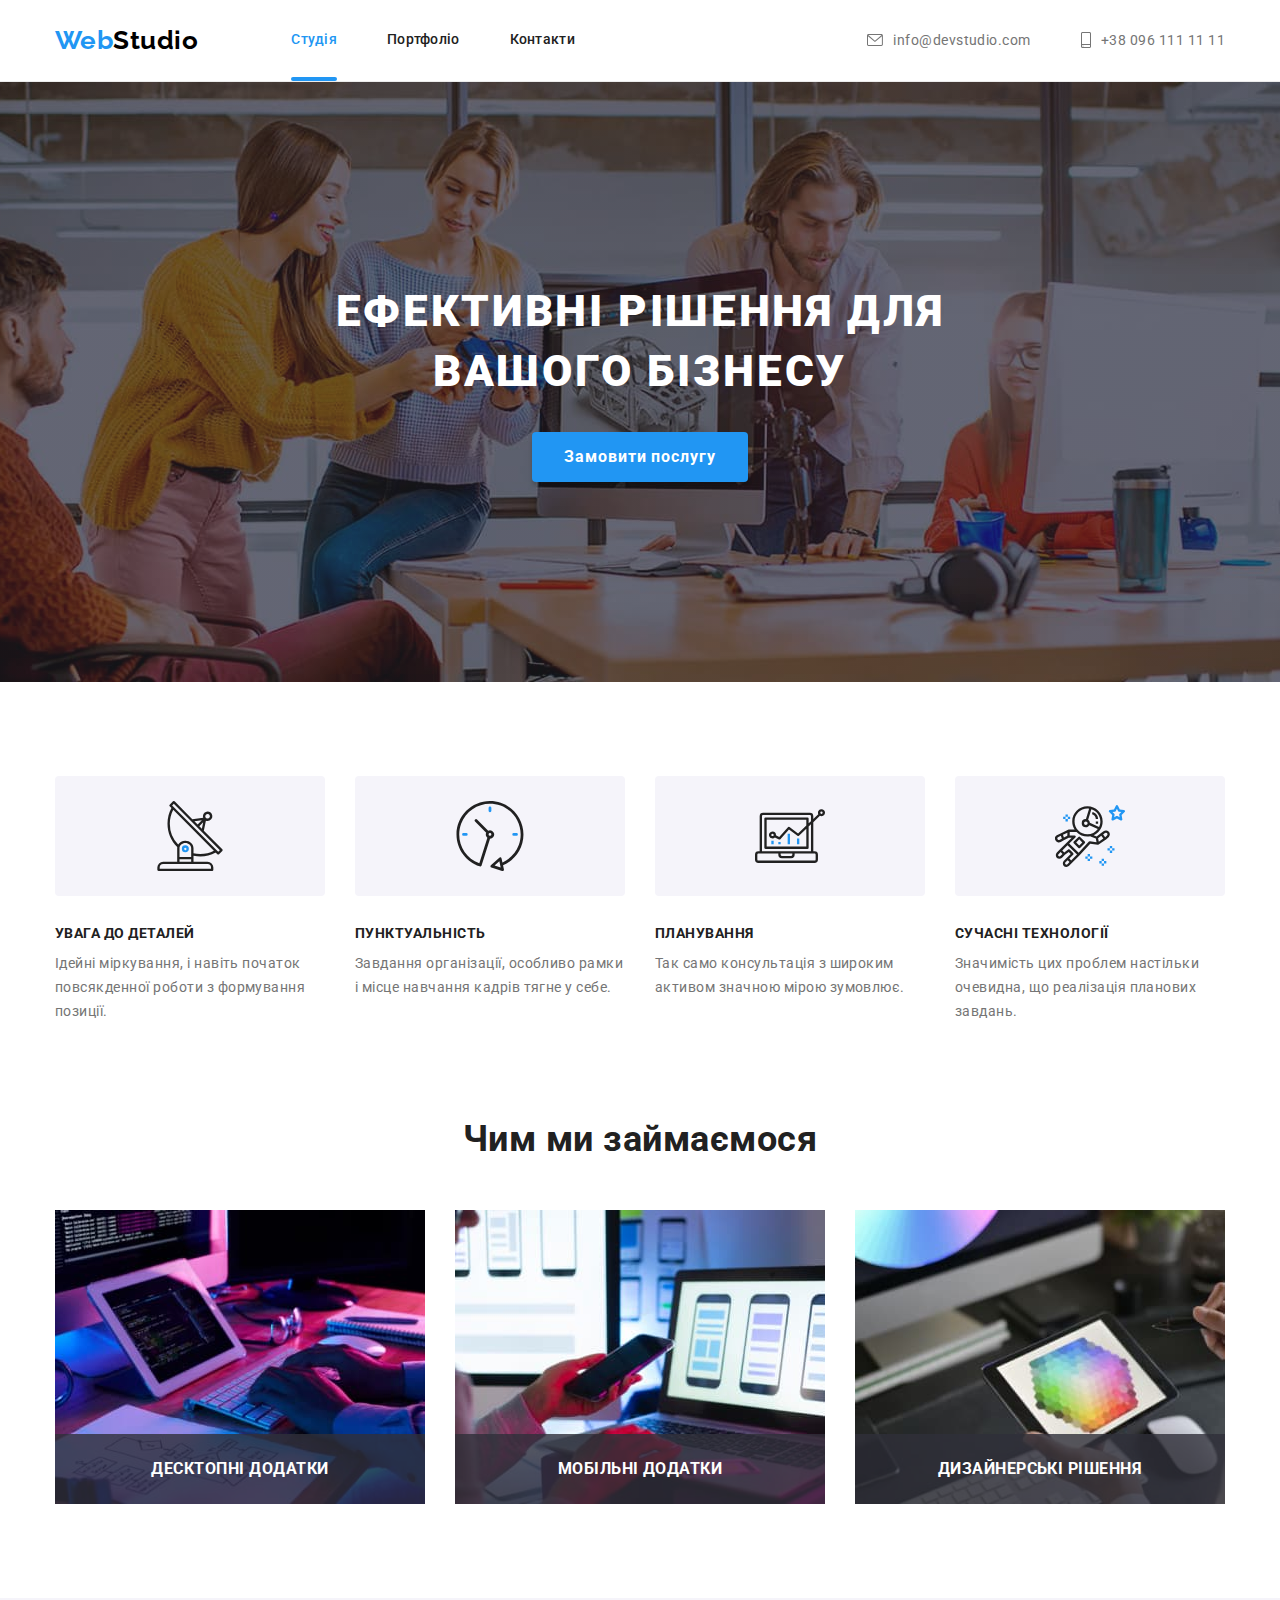
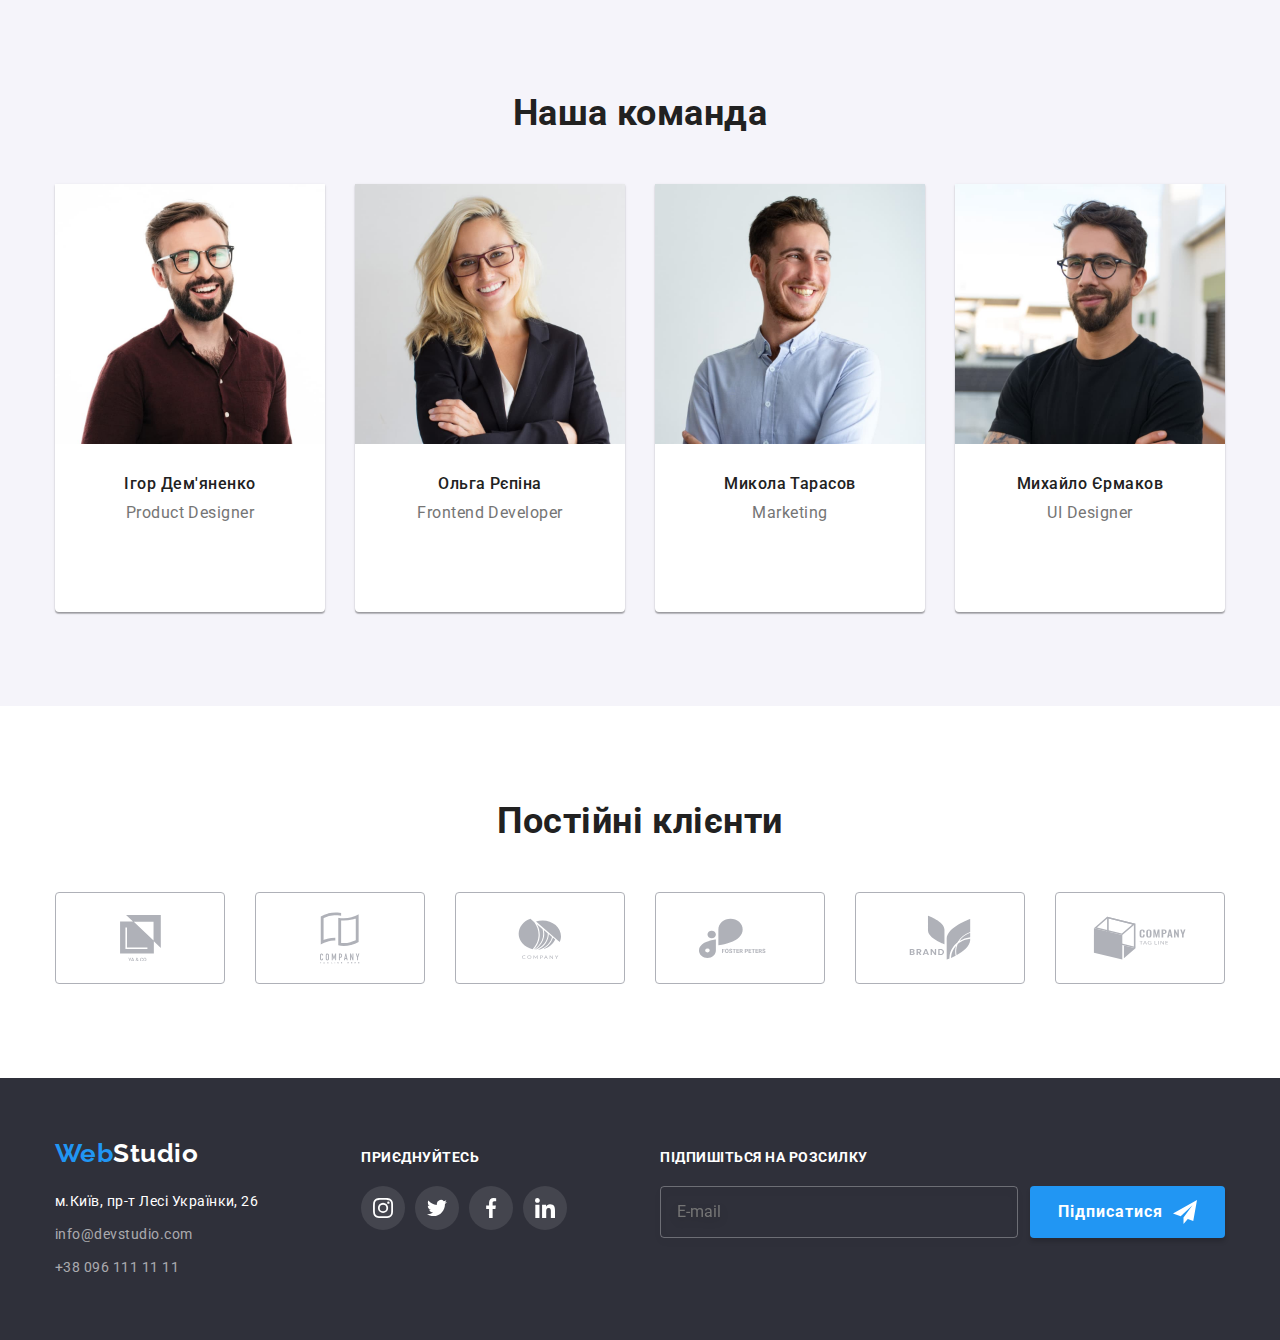
==== index.html @ 1dfa2c38 "clone hw-07" ====
<!DOCTYPE html>
<html lang="uk">
  <head>
    <meta charset="UTF-8" />
    <meta http-equiv="X-UA-Compatible" content="IE=edge" />
    <meta name="viewport" content="width=device-width, initial-scale=1.0" />
    <title>Homework7</title>
    <link rel="preconnect" href="https://fonts.googleapis.com" />
    <link rel="preconnect" href="https://fonts.gstatic.com" crossorigin />
    <link
      href="https://fonts.googleapis.com/css2?family=Oleo+Script&family=Raleway:wght@700&family=Roboto:wght@400;500;700;900&display=swap"
      rel="stylesheet"
    />
    <link
      rel="stylesheet"
      href="https://cdnjs.cloudflare.com/ajax/libs/modern-normalize/1.1.0/modern-normalize.min.css"
    />
    <link rel="stylesheet" href="./css/main.min.css" />
  </head>
  <body>
    <!--шапка сторінки-->
    <header class="page-header">
      <div class="container main-nav">
        <a href="./index.html" class="logo"
          ><span class="logo--accent">Web</span>Studio</a
        >
        <nav>
          <ul class="menu-nav">
            <li class="menu-nav__list">
              <a
                href="./index.html"
                class="menu-nav__link menu-nav__link--active"
                >Студія</a
              >
            </li>
            <li class="menu-nav__list">
              <a href="./portfolio.html" class="menu-nav__link">Портфоліо</a>
            </li>
            <li class="menu-nav__list">
              <a href="" class="menu-nav__link">Контакти</a>
            </li>
          </ul>
        </nav>
        <ul class="contacts">
          <li class="contacts__item">
            <a href="mailto:info@devstudio.com" class="contacts__link">
              <svg class="contacts__icon" width="16" height="12">
                <use href="./images/icons.svg#icon-envelope"></use>
              </svg>
              info@devstudio.com</a
            >
          </li>
          <li class="contacts__item">
            <a href="tel:+380961111111" class="contacts__link">
              <svg class="contacts__icon" width="10" height="16">
                <use href="./images/icons.svg#icon-smartphone"></use>
              </svg>
              +38 096 111 11 11</a
            >
          </li>
        </ul>
      </div>
    </header>
    <!--основна частина сторінки-->
    <main>
      <!--секція Герой-->
      <section class="hero">
        <div class="container">
          <h1 class="hero__title">Ефективні рішення для вашого бізнесу</h1>
          <button type="button" class="button" data-modal-open>
            Замовити послугу
          </button>
        </div>
      </section>

      <!--секція Особливості-->
      <section class="section">
        <div class="container">
          <h2 class="visually-hidden">Наші особливості</h2>
          <ul class="section-components">
            <li class="features">
              <div class="features__block">
                <svg class="features__icon" width="70px" height="70px">
                  <use href="./images/icons.svg#icon-antenna"></use>
                </svg>
              </div>
              <h3 class="features__subtitle">Увага до деталей</h3>
              <p class="features__text">
                Ідейні міркування, і навіть початок повсякденної роботи з
                формування позиції.
              </p>
            </li>
            <li class="features">
              <div class="features__block">
                <svg class="features__icon" width="70px" height="70px">
                  <use href="./images/icons.svg#icon-clock"></use>
                </svg>
              </div>
              <h3 class="features__subtitle">Пунктуальність</h3>
              <p class="features__text">
                Завдання організації, особливо рамки і місце навчання кадрів
                тягне у себе.
              </p>
            </li>
            <li class="features">
              <div class="features__block">
                <svg class="features__icon" width="70px" height="70px">
                  <use href="./images/icons.svg#icon-diagram"></use>
                </svg>
              </div>
              <h3 class="features__subtitle">Планування</h3>
              <p class="features__text">
                Так само консультація з широким активом значною мірою зумовлює.
              </p>
            </li>
            <li class="features">
              <div class="features__block">
                <svg class="features__icon" width="70px" height="70px">
                  <use href="./images/icons.svg#icon-astronaut"></use>
                </svg>
              </div>
              <h3 class="features__subtitle">Сучасні технології</h3>
              <p class="features__text">
                Значимість цих проблем настільки очевидна, що реалізація
                планових завдань.
              </p>
            </li>
          </ul>
        </div>
      </section>

      <!--секція Чим ми займаємося-->
      <section class="section occupation">
        <div class="container">
          <h2 class="section-title">Чим ми займаємося</h2>
          <ul class="section-components">
            <li class="occupation-thumb">
              <img
                src="./images/img1.jpg"
                alt="набір коду на клавіатурі"
                width="370"
              />
              <div class="occupation-thumb__image">
                <p class="occupation-thumb__name">Десктопні додатки</p>
              </div>
            </li>
            <li class="occupation-thumb">
              <img
                src="./images/img2.jpg"
                alt="макет майбутнього дизайну сторінки або застосунку"
                width="370"
              />
              <div class="occupation-thumb__image">
                <p class="occupation-thumb__name">Мобільні додатки</p>
              </div>
            </li>
            <li class="occupation-thumb">
              <img src="./images/img3.jpg" alt="палітра кольорів" width="370" />
              <div class="occupation-thumb__image">
                <p class="occupation-thumb__name">Дизайнерські рішення</p>
              </div>
            </li>
          </ul>
        </div>
      </section>

      <!--секція Наша команда-->
      <section class="section team">
        <div class="container">
          <h2 class="section-title">Наша команда</h2>
          <ul class="section-components">
            <li class="member-card">
              <img
                src="./images/team/img1.jpg"
                alt="Ігор Дем'яненко"
                width="270"
              />
              <div class="member-card__block">
                <h3 class="member-card__name">Ігор Дем'яненко</h3>
                <p class="member-card__department">Product Designer</p>
                <ul class="social-block">
                  <li class="social-block__item">
                    <a
                      href=""
                      class="social-block__link"
                      rel="noopener noreferrer"
                      target="_blank"
                    >
                      <svg class="social-block__icon" width="20" height="20">
                        <use href="./images/icons.svg#icon-instagram"></use>
                      </svg>
                    </a>
                  </li>
                  <li class="social-block__item">
                    <a
                      href=""
                      class="social-block__link"
                      target="_blank"
                      rel="noopener noreferrer"
                    >
                      <svg class="social-block__icon" width="20" height="20">
                        <use href="./images/icons.svg#icon-twitter"></use>
                      </svg>
                    </a>
                  </li>
                  <li class="social-block__item">
                    <a
                      href=""
                      class="social-block__link"
                      rel="noopener noreferrer"
                      target="_blank"
                    >
                      <svg class="social-block__icon" width="20" height="20">
                        <use href="./images/icons.svg#icon-facebook"></use>
                      </svg>
                    </a>
                  </li>
                  <li class="social-block__item">
                    <a
                      href=""
                      class="social-block__link"
                      rel="noopener noreferrer"
                      target="_blank"
                    >
                      <svg class="social-block__icon" width="20" height="20">
                        <use href="./images/icons.svg#icon-linkedin"></use>
                      </svg>
                    </a>
                  </li>
                </ul>
              </div>
            </li>
            <li class="member-card">
              <img
                src="./images/team/img2.jpg"
                alt="Ольга Рєпіна"
                width="270"
              />
              <div class="member-card__block">
                <h3 class="member-card__name">Ольга Рєпіна</h3>
                <p class="member-card__department">Frontend Developer</p>
                <ul class="social-block">
                  <li class="social-block__item">
                    <a
                      href=""
                      class="social-block__link"
                      rel="noopener noreferrer"
                      target="_blank"
                    >
                      <svg class="social-block__icon" width="20" height="20">
                        <use href="./images/icons.svg#icon-instagram"></use>
                      </svg>
                    </a>
                  </li>
                  <li class="social-block__item">
                    <a
                      href=""
                      class="social-block__link"
                      target="_blank"
                      rel="noopener noreferrer"
                    >
                      <svg class="social-block__icon" width="20" height="20">
                        <use href="./images/icons.svg#icon-twitter"></use>
                      </svg>
                    </a>
                  </li>
                  <li class="social-block__item">
                    <a
                      href=""
                      class="social-block__link"
                      rel="noopener noreferrer"
                      target="_blank"
                    >
                      <svg class="social-block__icon" width="20" height="20">
                        <use href="./images/icons.svg#icon-facebook"></use>
                      </svg>
                    </a>
                  </li>
                  <li class="social-block__item">
                    <a
                      href=""
                      class="social-block__link"
                      rel="noopener noreferrer"
                      target="_blank"
                    >
                      <svg class="social-block__icon" width="20" height="20">
                        <use href="./images/icons.svg#icon-linkedin"></use>
                      </svg>
                    </a>
                  </li>
                </ul>
              </div>
            </li>
            <li class="member-card">
              <img
                src="./images/team/img3.jpg"
                alt="Микола Тарасов"
                width="270"
              />
              <div class="member-card__block">
                <h3 class="member-card__name">Микола Тарасов</h3>
                <p class="member-card__department">Marketing</p>
                <ul class="social-block">
                  <li class="social-block__item">
                    <a
                      href=""
                      class="social-block__link"
                      rel="noopener noreferrer"
                      target="_blank"
                    >
                      <svg class="social-block__icon" width="20" height="20">
                        <use href="./images/icons.svg#icon-instagram"></use>
                      </svg>
                    </a>
                  </li>
                  <li class="social-block__item">
                    <a
                      href=""
                      class="social-block__link"
                      target="_blank"
                      rel="noopener noreferrer"
                    >
                      <svg class="social-block__icon" width="20" height="20">
                        <use href="./images/icons.svg#icon-twitter"></use>
                      </svg>
                    </a>
                  </li>
                  <li class="social-block__item">
                    <a
                      href=""
                      class="social-block__link"
                      rel="noopener noreferrer"
                      target="_blank"
                    >
                      <svg class="social-block__icon" width="20" height="20">
                        <use href="./images/icons.svg#icon-facebook"></use>
                      </svg>
                    </a>
                  </li>
                  <li class="social-block__item">
                    <a
                      href=""
                      class="social-block__link"
                      rel="noopener noreferrer"
                      target="_blank"
                    >
                      <svg class="social-block__icon" width="20" height="20">
                        <use href="./images/icons.svg#icon-linkedin"></use>
                      </svg>
                    </a>
                  </li>
                </ul>
              </div>
            </li>
            <li class="member-card">
              <img
                src="./images/team/img4.jpg"
                alt="Михайло Єрмаков"
                width="270"
              />
              <div class="member-card__block">
                <h3 class="member-card__name">Михайло Єрмаков</h3>
                <p class="member-card__department">UI Designer</p>
                <ul class="social-block">
                  <li class="social-block__item">
                    <a
                      href=""
                      class="social-block__link"
                      rel="noopener noreferrer"
                      target="_blank"
                    >
                      <svg class="social-block__icon" width="20" height="20">
                        <use href="./images/icons.svg#icon-instagram"></use>
                      </svg>
                    </a>
                  </li>
                  <li class="social-block__item">
                    <a
                      href=""
                      class="social-block__link"
                      target="_blank"
                      rel="noopener noreferrer"
                    >
                      <svg class="social-block__icon" width="20" height="20">
                        <use href="./images/icons.svg#icon-twitter"></use>
                      </svg>
                    </a>
                  </li>
                  <li class="social-block__item">
                    <a
                      href=""
                      class="social-block__link"
                      rel="noopener noreferrer"
                      target="_blank"
                    >
                      <svg class="social-block__icon" width="20" height="20">
                        <use href="./images/icons.svg#icon-facebook"></use>
                      </svg>
                    </a>
                  </li>
                  <li class="social-block__item">
                    <a
                      href=""
                      class="social-block__link"
                      rel="noopener noreferrer"
                      target="_blank"
                    >
                      <svg class="social-block__icon" width="20" height="20">
                        <use href="./images/icons.svg#icon-linkedin"></use>
                      </svg>
                    </a>
                  </li>
                </ul>
              </div>
            </li>
          </ul>
        </div>
      </section>
    </main>

    <!--Секція Постійні клієнти-->
    <section class="section">
      <div class="container">
        <h2 class="section-title">Постійні клієнти</h2>
        <ul class="clients">
          <li class="clients__block">
            <a
              href=""
              class="clients__link"
              target="_blank"
              rel="noreferrer noopener nofollow"
            >
              <svg class="clients__icon" width="41" height="46.7">
                <use href="./images/icons.svg#icon-client1"></use>
              </svg>
            </a>
          </li>
          <li class="clients__block">
            <a
              href=""
              class="clients__link"
              target="_blank"
              rel="noreferrer noopener"
            >
              <svg class="clients__icon" width="40" height="52">
                <use href="./images/icons.svg#icon-client2"></use>
              </svg>
            </a>
          </li>
          <li class="clients__block">
            <a
              href=""
              class="clients__link"
              target="_blank"
              rel="noreferrer noopener"
            >
              <svg class="clients__icon" width="43.46" height="41.18">
                <use href="./images/icons.svg#icon-client3"></use>
              </svg>
            </a>
          </li>
          <li class="clients__block">
            <a
              href=""
              class="clients__link"
              target="_blank"
              rel="noreferrer noopener"
            >
              <svg class="clients__icon" width="84.44" height="40.62">
                <use href="./images/icons.svg#icon-client4"></use>
              </svg>
            </a>
          </li>
          <li class="clients__block">
            <a
              href=""
              class="clients__link"
              target="_blank"
              rel="noreferrer noopener"
            >
              <svg class="clients__icon" width="62.54" height="45.43">
                <use href="./images/icons.svg#icon-client5"></use>
              </svg>
            </a>
          </li>
          <li class="clients__block">
            <a
              href=""
              class="clients__link"
              target="_blank"
              rel="noreferrer noopener"
            >
              <svg class="clients__icon" width="93.79" height="43.93">
                <use href="./images/icons.svg#icon-client6"></use>
              </svg>
            </a>
          </li>
        </ul>
      </div>
    </section>

    <!--Секція footer-->
    <footer class="footer">
      <div class="container footer--position">
        <div class="footer-address">
          <a href="./index.html" class="logo logo--footer"
            ><span class="logo--accent">Web</span>Studio</a
          >
          <address class="address">
            <ul class="address__list">
              <li class="address__item">
                <a
                  href="https://goo.gl/maps/CPtrU1FHBa2aNyZL9"
                  target="_blank"
                  rel="noopener noreferrer nofollow"
                  class="address__link--accent"
                  >м.Київ, пр-т Лесі Українки, 26</a
                >
              </li>
              <li class="address__item">
                <a href="mailto:info@devstudio.com" class="address__link"
                  >info@devstudio.com</a
                >
              </li>
              <li class="address__item">
                <a href="tel:+380961111111" class="address__link"
                  >+38 096 111 11 11</a
                >
              </li>
            </ul>
          </address>
        </div>

        <div class="connect">
          <p class="footer__title">приєднуйтесь</p>
          <ul class="social-block">
            <li class="social-block__item">
              <a
                href=""
                class="social-block__link social-block__link-footer"
                rel="noopener noreferrer"
                target="_blank"
              >
                <svg class="social-block__icon" width="20" height="20">
                  <use href="./images/icons.svg#icon-instagram"></use>
                </svg>
              </a>
            </li>
            <li class="social-block__item">
              <a
                href=""
                class="social-block__link social-block__link-footer"
                target="_blank"
                rel="noopener noreferrer"
              >
                <svg class="social-block__icon" width="20" height="20">
                  <use href="./images/icons.svg#icon-twitter"></use>
                </svg>
              </a>
            </li>
            <li class="social-block__item">
              <a
                href=""
                class="social-block__link social-block__link-footer"
                rel="noopener noreferrer"
                target="_blank"
              >
                <svg class="social-block__icon" width="20" height="20">
                  <use href="./images/icons.svg#icon-facebook"></use>
                </svg>
              </a>
            </li>
            <li class="social-block__item">
              <a
                href=""
                class="social-block__link social-block__link-footer"
                rel="noopener noreferrer"
                target="_blank"
              >
                <svg class="social-block__icon" width="20" height="20">
                  <use href="./images/icons.svg#icon-linkedin"></use>
                </svg>
              </a>
            </li>
          </ul>
        </div>

        <div class="signup">
          <p class="footer__title">Підпишіться на розсилку</p>
          <form class="signup__form">
            <label class="signup__cell">
              <input
                type="email"
                name="email"
                class="signup__input"
                placeholder="E-mail"
              />
            </label>
            <button type="submit" class="signup__button">
              Підписатися
              <svg class="signup__icon">
                <use href="./images/icons.svg#icon-send"></use>
              </svg>
            </button>
          </form>
        </div>
      </div>
    </footer>

    <!-- Modal Icon -->
    <div class="backdrop is-hidden" data-modal>
      <div class="modal">
        <form class="form">
          <p class="form__title">Залиште свої дані, ми вам передзвонимо</p>
          <label for="name" class="form__field">
            <span class="form__label">Ім'я</span>
            <input type="text" name="name" class="form__input" />
            <svg class="form__icon">
              <use href="./images/icons.svg#icon-modal-name"></use>
            </svg>
          </label>

          <label for="tel" class="form__field">
            <span class="form__label">Телефон</span>
            <input type="tel" name="tel" class="form__input" />
            <svg class="form__icon">
              <use href="./images/icons.svg#icon-modal-tel"></use>
            </svg>
          </label>

          <label for="mail" class="form__field">
            <span class="form__label">Пошта</span>
            <input type="mail" name="mail" class="form__input" />
            <svg class="form__icon">
              <use href="./images/icons.svg#icon-modal-mail"></use>
            </svg>
          </label>

          <label for="comment" class="form__field">
            <span class="form__label">Коментар</span>
            <textarea
              name="comment"
              placeholder="Введіть текст"
              class="form__text-area"
            ></textarea>
          </label>

          <label class="form__checkbox">
            <input
              type="checkbox"
              name="checkbox"
              class="form__checkbox-check visually-hidden"
            />
            <span class="form__checkbox-icon"></span>
            <span class="form__checkbox-text textline"
              >Погоджуюся з розсилкою та приймаю
              <a href="" class="form__link-checkbox textline">Умови договору</a>
            </span>
          </label>

          <button type="submit" class="form__submit-button">Відправити</button>
        </form>
        <button class="modal__close-btn" data-modal-close>
          <svg width="11" height="11">
            <use href="./images/icons.svg#icon-modal-close"></use>
          </svg>
        </button>
      </div>
    </div>
    <!-- Script of modal Icon -->
    <script src="./js/modal.js"></script>
  </body>
</html>
---- css/main.min.css ----
:root{--logo-color: #2196f3;--logo-sec-color: #000000;--main-text-color: #212121;--second-text-color: #757575;--main-bkgrd-color: #ffffff;--second-bkgrd-color: #2f303a;--third-bkgrd-color: #f5f4fa;--link-footer-color: rgba(255, 255, 255, 0.6);--button-hero-active: #188ce8;--card-set-gap: 30px;--bkgrd-link-color: #afb1b8;--bkgrd-link-sec-color: rgba(255, 255, 255, 0.1);--transition-func: cubic-bezier(0.4, 0, 0.2, 1);--timing: 250ms}html{box-sizing:border-box}*,*::after,*::before{box-sizing:inherit}h1,h2,h3,h4,h5,h6,p,ul{margin-top:0;margin-bottom:0}body{font-family:Roboto,sans-serif;letter-spacing:.03em;color:var(--main-text-color);background-color:var(--main-bkgrd-color)}ul{list-style:none;padding-left:0}img{display:block;max-width:100%;height:auto}.visually-hidden{position:absolute;white-space:nowrap;width:1px;height:1px;overflow:hidden;border:0;padding:0;clip:rect(0 0 0 0);-webkit-clip-path:inset(50%);clip-path:inset(50%);margin:-1px}.container{width:1200px;padding-left:15px;padding-right:15px;margin-right:auto;margin-left:auto}.section{padding-top:94px;padding-bottom:94px}.section-title{font-weight:700;font-size:36px;line-height:1.17;text-align:center;margin-bottom:50px}.section-components{display:flex}.section-components .occupation-thumb+.occupation-thumb{margin-left:30px}.logo{font-family:Raleway;font-weight:700;font-size:26px;line-height:1.19;color:var(--logo-sec-color);text-decoration:none;padding-top:25px;padding-bottom:25px;margin-right:93px}.logo--accent{color:var(--logo-color)}.logo--footer{font-family:"Raleway";font-weight:700;font-size:26px;line-height:1.19;color:var(--main-bkgrd-color);text-decoration:none}.page-header{border-bottom:1px solid #ececec}.menu-nav{font-weight:500;font-size:14px;line-height:1.14;letter-spacing:.02em;color:var(--main-text-color);display:flex}.menu-nav__link{color:var(--main-text-color);text-decoration:none;padding-top:32px;padding-bottom:32px;display:inline-block;transition:color var(--timing) var(--transition-func)}.menu-nav__link--active{color:var(--logo-color);text-decoration:none;position:relative;padding-top:32px;padding-bottom:32px;display:inline-block}.menu-nav__link--active::after{content:"";display:block;width:100%;height:4px;background-color:var(--logo-color);border-radius:2px;position:absolute;left:0;bottom:-1px;transition:width var(--timing) var(--transition-func)}.menu-nav__link:hover,.menu-nav__link:focus{color:var(--logo-color)}.menu-nav .menu-nav__list+.menu-nav__list{margin-left:50px}.contacts{display:flex;margin-left:auto}.contacts__link{font-size:14px;color:var(--second-text-color);text-decoration:none;padding-top:32px;padding-bottom:32px;display:flex;align-items:center;justify-content:center;transition:color var(--timing) var(--transition-func)}.contacts__link:hover,.contacts__link:focus{color:var(--logo-color)}.contacts__icon{margin-right:10px;fill:currentColor}.contacts__item{display:flex}.contacts .contacts__item+.contacts__item{margin-left:50px}.hero{background-color:var(--second-bkgrd-color);text-align:center;padding-top:200px;padding-bottom:200px;margin-left:auto;margin-right:auto;height:600px;max-width:1600px;background-image:linear-gradient(to right, rgba(47, 48, 58, 0.4), rgba(47, 48, 58, 0.4)),url("../images/bg_hero.jpg");background-position:center;background-size:cover;background-repeat:no-repeat}.hero__title{width:696px;font-weight:900;font-size:44px;line-height:1.36;letter-spacing:.06em;text-transform:uppercase;color:var(--main-bkgrd-color);margin:0 auto 30px auto}.main-nav{display:flex;align-items:center}.button{font-weight:700;font-size:16px;line-height:1.88;letter-spacing:.06em;color:var(--main-bkgrd-color);background-color:var(--logo-color);cursor:pointer;border-width:0;box-shadow:0px 4px 4px rgba(0,0,0,.15);border-radius:4px;padding:10px 32px;transition:background-color var(--timing) var(--transition-func)}.button:focus,.button:hover{background-color:var(--button-hero-active)}.features__subtitle{font-size:14px;font-weight:700;line-height:1.14;text-transform:uppercase;margin-bottom:10px}.features__text{font-size:14px;line-height:1.71;color:var(--second-text-color)}.features__block{display:flex;align-items:center;justify-content:center;height:120px;width:270px;background-color:var(--third-bkgrd-color);margin-bottom:30px;border-radius:4px}.features:not(:last-child){margin-right:30px}.occupation{padding-top:0}.occupation-thumb{position:relative}.occupation-thumb__image{position:absolute;content:"";bottom:0;left:0;display:inline-block;width:100%;height:70px;background-color:rgba(47,48,58,.8)}.occupation-thumb__name{position:absolute;display:flex;justify-content:center;align-items:center;width:100%;height:70px;bottom:0;font-weight:700;line-height:1.14;text-align:center;text-transform:uppercase;color:var(--main-bkgrd-color)}.team{background-color:var(--third-bkgrd-color)}.member-card{background:var(--main-bkgrd-color);margin-right:30px;box-shadow:0px 1px 3px rgba(0,0,0,.12),0px 1px 1px rgba(0,0,0,.14),0px 2px 1px rgba(0,0,0,.2);border-radius:0px 0px 4px 4px}.member-card__name{font-weight:500;font-size:16px;line-height:1.19;text-align:center;margin-bottom:10px}.member-card__department{font-size:16px;line-height:1.19;text-align:center;color:var(--second-text-color);margin-bottom:16px}.member-card__block{padding:30px 32px}.member-card:last-child{margin-right:0}.social-block{display:inline-flex}.social-block__item+.social-block__item{margin-left:10px}.social-block__link{display:flex;justify-content:center;align-items:center;width:44px;height:44px;border-radius:50%;background-color:var(--main-bkgrd-color);fill:var(--main-bkgrd-color);transition:background-color var(--timing) var(--transition-func),fill var(--timing) var(--transition-func)}.social-block__link-footer{background-color:rgba(255,255,255,.1)}.social-block__link:hover,.social-block__link:focus{background-color:var(--logo-color);fill:var(--main-bkgrd-color)}.footer{background-color:var(--second-bkgrd-color);text-decoration:none;font-size:14px;line-height:1.71;padding-top:60px;padding-bottom:60px}.footer--position{display:flex;align-items:baseline}.footer__title{font-weight:700;line-height:1.14;text-transform:uppercase;color:var(--main-bkgrd-color);margin-bottom:20px}.address{margin-top:20px}.address__link--accent{font-style:normal;color:var(--main-bkgrd-color);text-decoration:none}.address__link{font-style:normal;color:var(--link-footer-color);text-decoration:none;transition:color var(--timing) var(--transition-func)}.address__link:hover,.address__link:focus{color:var(--logo-color)}.address__item:not(:last-child){margin-bottom:9px}.connect{margin-left:70px}.connect .icon{fill:var(--main-bkgrd-color)}.connect .social-block-link{background-color:var(--bkgrd-link-sec-color);transition:background-color var(--timing) var(--transition-func)}.connect .social-block-link:focus,.connect .social-block-link:hover{background-color:var(--logo-color)}.signup{margin-left:auto}.signup__input{box-sizing:border-box;width:358px;padding:15px 16px;font-size:16px;line-height:1.25;color:var(--link-footer-color);background-color:rgba(0,0,0,0);border:1px solid rgba(255,255,255,.3);filter:drop-shadow(0px 4px 4px rgba(0, 0, 0, 0.15));border-radius:4px;outline:none;transition:border var(--timing) var(--transition-func)}.signup__input:focus{border:1px solid var(--logo-color)}.signup__form{display:flex;align-items:center;justify-content:center}.signup__button{display:flex;align-items:center;justify-content:center;padding:10px 28px;border:none;margin-left:12px;background:var(--logo-color);box-shadow:0px 4px 4px rgba(0,0,0,.15);border-radius:4px;font-weight:700;font-size:16px;line-height:1.99;letter-spacing:.06em;color:var(--main-bkgrd-color);transition:background-color var(--timing) var(--transition-func);cursor:pointer}.signup__button:hover,.signup__button:focus{background-color:var(--button-hero-active)}.signup__icon{margin-left:10px;width:24px;height:24px;fill:var(--main-bkgrd-color)}.clients{display:flex}.clients__block{width:170px;height:92px}.clients__block:not(:last-child){margin-right:30px}.clients__link{display:flex;justify-content:center;align-items:center;height:100%;fill:var(--bkgrd-link-color);border-radius:4px;border:1px solid #afb1b8;transition:fill var(--timing) var(--transition-func),border-color var(--timing) var(--transition-func)}.clients__link:hover,.clients__link:focus{fill:var(--button-hero-active);border-color:var(--logo-color)}.filter{display:flex;justify-content:center;margin-bottom:50px}.filter__button{font-weight:500;font-size:16px;line-height:1.62;text-align:center;color:var(--main-text-color);background-color:var(--third-bkgrd-color);cursor:pointer;padding:6px 22px;border-radius:4px;border:0;transition:color var(--timing) var(--transition-func),background-color var(--timing) var(--transition-func),box-shadow var(--timing) var(--transition-func)}.filter__button--active{color:var(--main-bkgrd-color);background-color:var(--logo-color);padding:6px 25px;box-shadow:0px 3px 1px rgba(0,0,0,.1),0px 1px 2px rgba(0,0,0,.08),0px 2px 2px rgba(0,0,0,.12)}.filter__button:hover,.filter__button:focus{color:var(--main-bkgrd-color);background-color:var(--logo-color);box-shadow:0px 3px 1px rgba(0,0,0,.1),0px 1px 2px rgba(0,0,0,.08),0px 2px 2px rgba(0,0,0,.12)}.filter__item:not(:last-child){margin-right:8px}.gallery{display:flex;flex-wrap:wrap;margin-left:calc(-1*var(--card-set-gap));margin-top:calc(-1*var(--card-set-gap))}.gallery__description{font-style:normal;font-weight:700;font-size:18px;line-height:2;letter-spacing:.06em;color:var(--main-text-color);margin-top:0;margin-bottom:4px}.gallery__division{font-size:16px;line-height:1.88;color:var(--second-text-color);font-style:normal;margin-top:0;margin-bottom:0}.gallery__link{text-decoration:none;margin-bottom:0;display:inline-block;transition:box-shadow var(--timing) var(--transition-func)}.gallery__link:hover,.gallery__link:focus{box-shadow:0px 1px 1px rgba(0,0,0,.12),0px 4px 4px rgba(0,0,0,.06),1px 4px 6px rgba(0,0,0,.16);cursor:pointer}.gallery__link:hover .overlay,.gallery__link:focus .overlay{transform:translateY(0)}.gallery__image{position:relative;overflow:hidden}.gallery__image .overlay__text{font-size:18px;line-height:1.56;color:var(--main-bkgrd-color);margin-bottom:0;padding:63px 24px}.gallery__item{margin-left:var(--card-set-gap);margin-top:var(--card-set-gap);flex-basis:calc(33.3333333333% - var(--card-set-gap))}.gallery__lowblock{padding:20px 24px;border-left:1px solid #eee;border-bottom:1px solid #eee;border-right:1px solid #eee}.overlay{position:absolute;top:0;left:0;width:100%;height:100%;background-color:rgba(33,150,243,.9);transition:transform var(--timing) var(--transition-func);transform:translateY(100%)}.backdrop{position:fixed;top:0;left:0;width:100%;height:100%;background-color:rgba(0,0,0,.2);opacity:1;transition:opacity var(--timing) var(--transition-func)}.backdrop.is-hidden{opacity:0;pointer-events:none;visibility:hidden;transition-property:opacity,visibility}.backdrop.is-hidden .modal{transform:scale(0.9) translate(-50%, -50%)}.modal{position:absolute;top:50%;left:50%;transform:scale(1) translate(-50%, -50%);transition:transform var(--timing) var(--transition-func);width:528px;padding:40px;background-color:var(--main-bkgrd-color);box-shadow:0px 1px 3px rgba(0,0,0,.12),0px 1px 1px rgba(0,0,0,.14),0px 2px 1px rgba(0,0,0,.2);border-radius:4px}.modal__close-btn{position:absolute;top:8px;right:8px;display:flex;justify-content:center;align-items:center;width:30px;height:30px;border-radius:50%;border:1px solid rgba(0,0,0,.1);background-color:var(--main-bkgrd-color);cursor:pointer;transition:fill var(--timing) var(--transition-func)}.modal__close-btn:hover,.modal__close-btn:focus{fill:var(--logo-color)}.form{margin-left:auto;margin-right:auto}.form__title{font-weight:700;font-size:20px;line-height:23px;text-align:center;color:var(--main-text-color);margin-bottom:12px}.form__field{display:block;position:relative;margin-bottom:10px}.form__field:nth-last-child(3){margin-bottom:0}.form__input{padding-left:42px;height:40px;width:100%;box-sizing:border-box;border:1px solid rgba(33,33,33,.2);border-radius:4px;transition:border var(--timing) var(--transition-func),fill var(--timing) var(--transition-func);cursor:pointer;outline:none}.form__input:focus{border:1px solid var(--logo-color)}.form__input:focus+.form__icon{fill:var(--logo-color)}.form__label{display:block;margin-bottom:4px;font-size:12px;line-height:1.17;letter-spacing:.01em;color:var(--second-text-color)}.form__icon{position:absolute;width:18px;height:18px;top:50%;left:12px;fill:currentColor;transition:fill var(--timing) var(--transition-func)}.form__checkbox{display:inline-flex;margin-top:20px;margin-bottom:30px;margin-left:12px;cursor:pointer}.form__checkbox-text{padding-left:15px;color:var(--second-text-color)}.form__checkbox-check:checked+.form__checkbox-icon{width:16px;height:15px;background-image:url(../images/icons/checkbox-checked.svg);background-color:var(--button-hero-active)}.form__link-checkbox{color:var(--logo-color)}.form__checkbox-icon{display:inline-block;width:16px;height:15px;margin-top:4px;margin-bottom:4px;background-image:url(../images/icons/checkbox-unchecked.svg);transition:background-image var(--timing) var(--transition-func),background-color var(--timing) var(--transition-func)}.form__text-area{resize:none;width:100%;height:120px;padding:12px 16px;font-size:12px;line-height:1.17;letter-spacing:.01em;border:1px solid rgba(33,33,33,.2);border-radius:4px;cursor:pointer;outline:none;transition:border var(--timing) var(--transition-func)}.form__text-area:focus{border:1px solid var(--logo-color)}.form__text-area::-moz-placeholder{color:rgba(117,117,117,.5)}.form__text-area:-ms-input-placeholder{color:rgba(117,117,117,.5)}.form__text-area::placeholder{color:rgba(117,117,117,.5)}.form__submit-button{width:200px;margin-right:auto;margin-left:auto;padding:10px 52px;font-weight:700;font-size:16px;line-height:1.88;display:block;align-items:center;text-align:center;letter-spacing:.06em;color:var(--main-bkgrd-color);background-color:var(--logo-color);box-shadow:0px 4px 4px rgba(0,0,0,.15);border-radius:4px;border:none;cursor:pointer;transition:background-color var(--timing) var(--transition-func)}.form__submit-button:hover,.form__submit-button:focus{background-color:var(--button-hero-active)}.textline{font-size:14px;line-height:1.71}/*# sourceMappingURL=main.min.css.map */
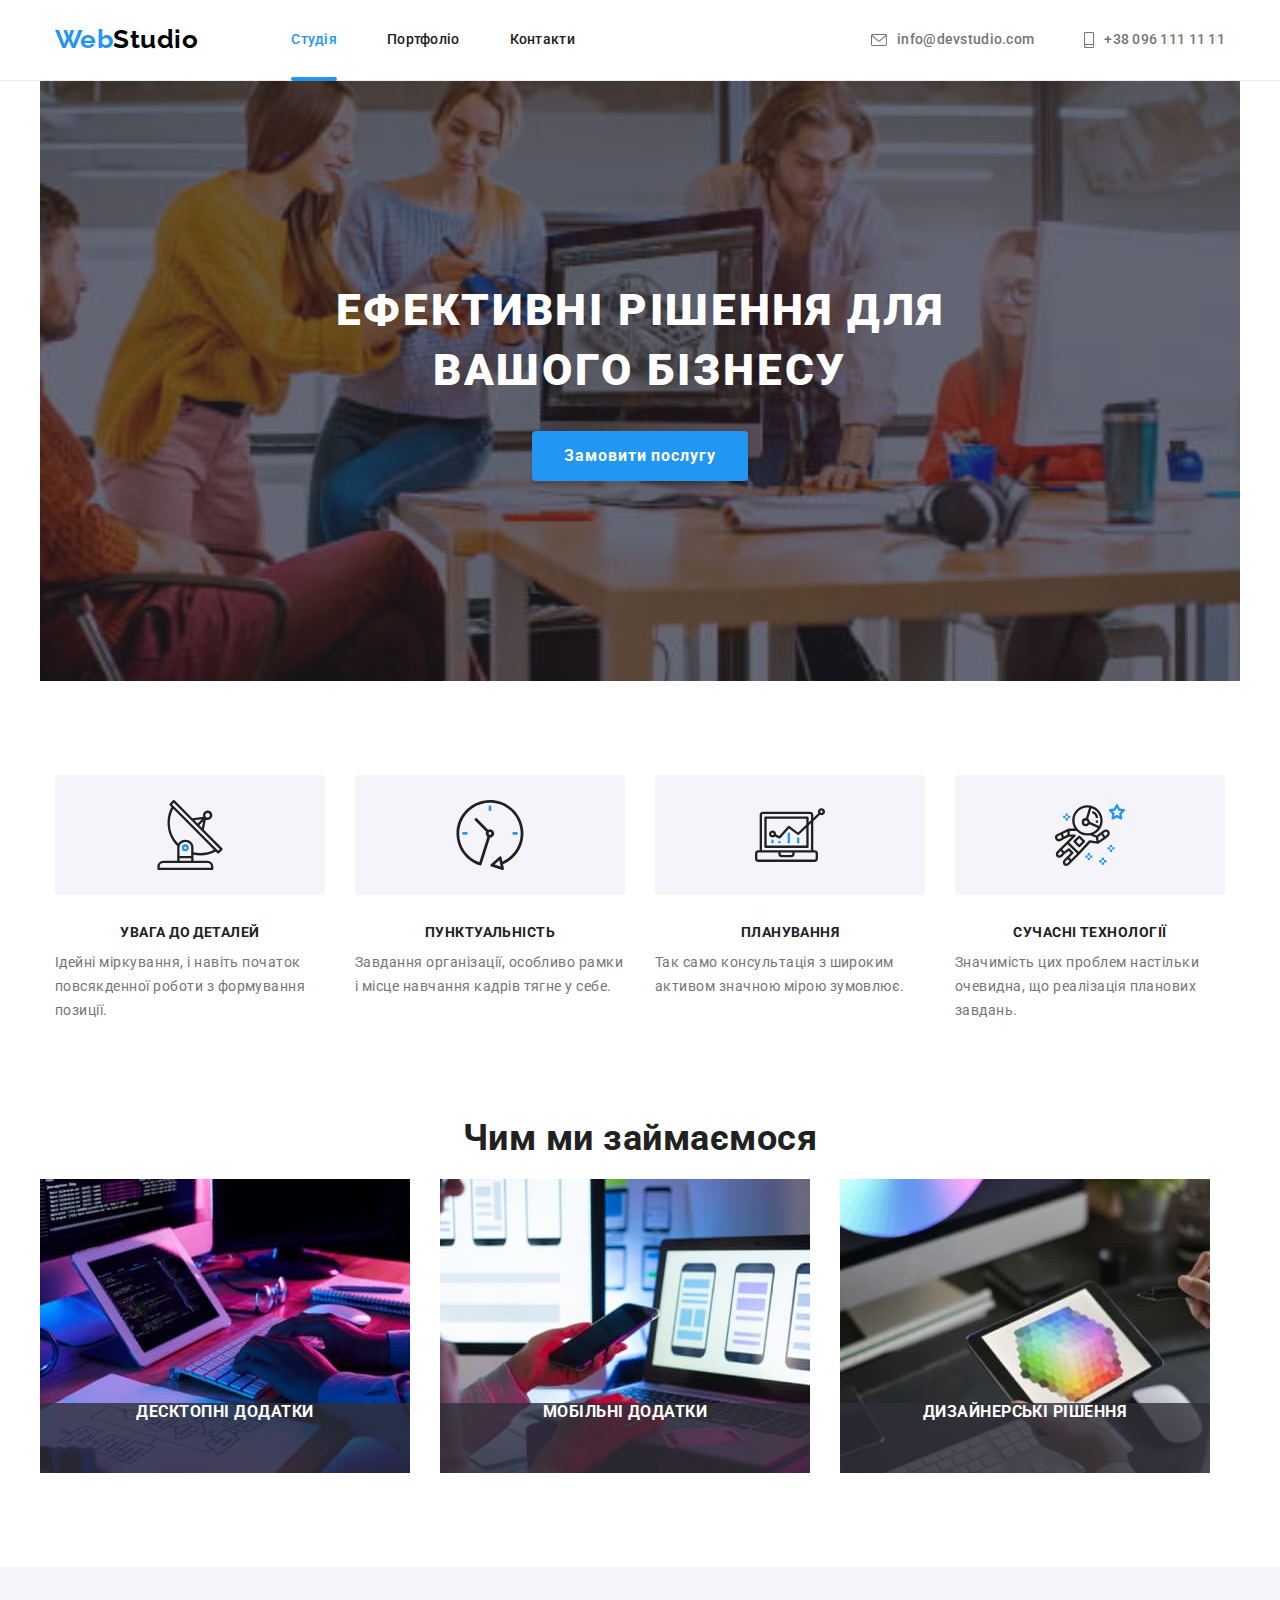
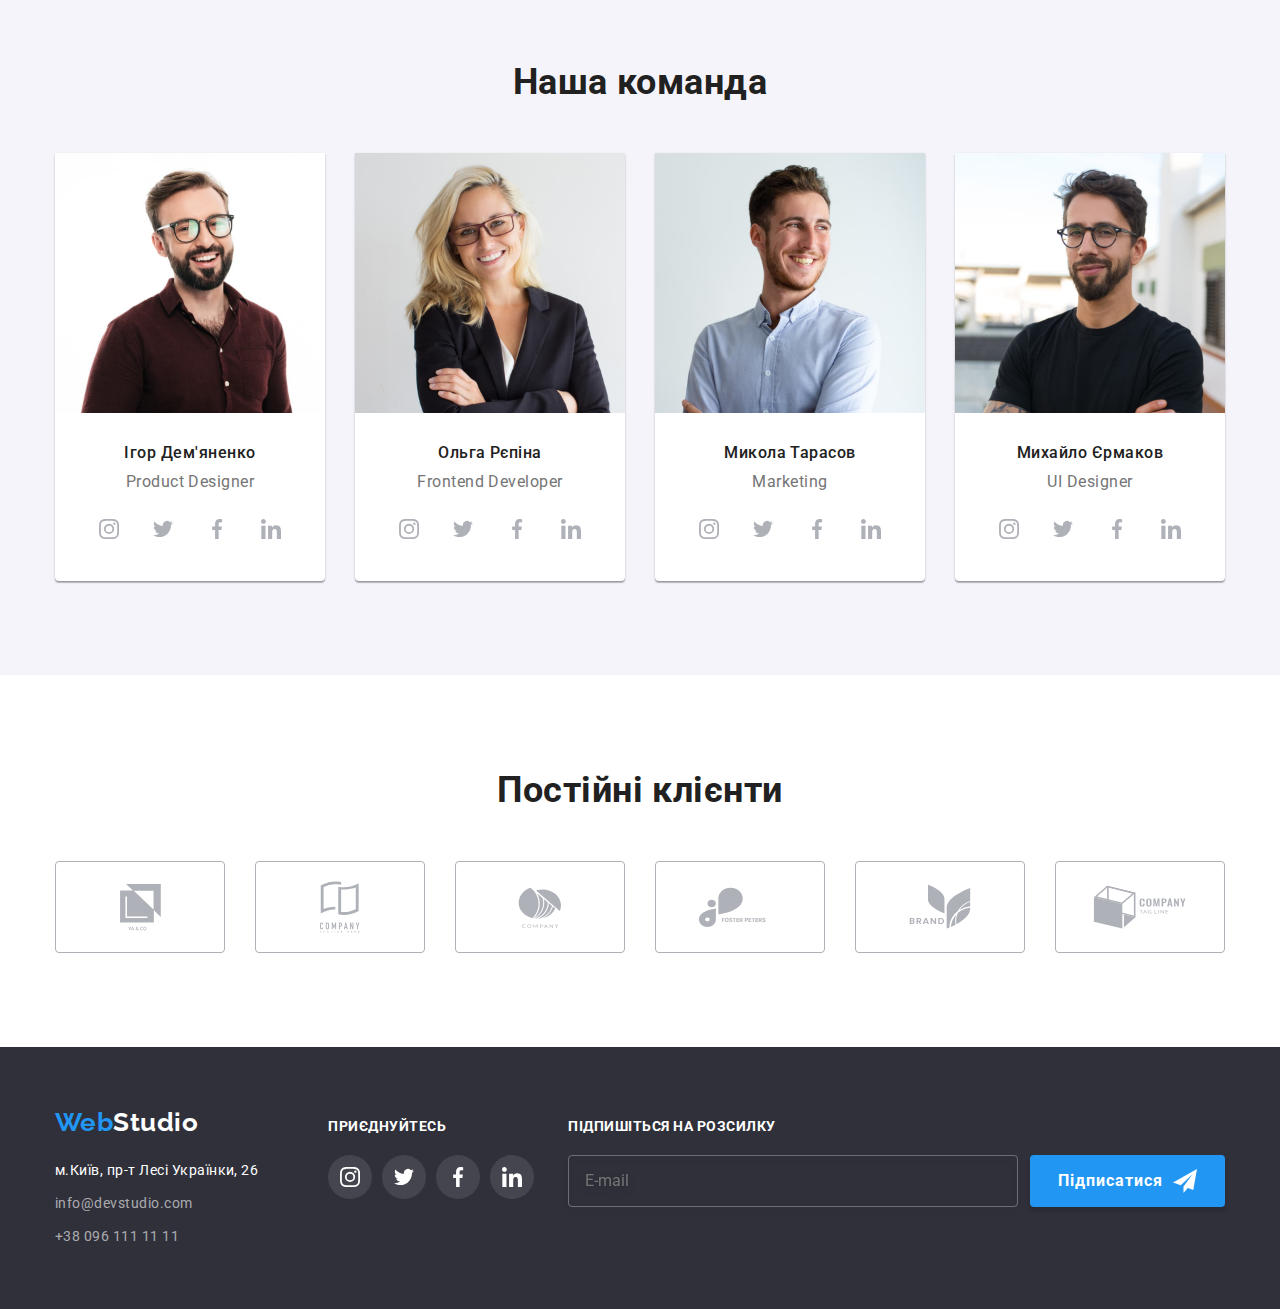
==== commit 8f6e1e0b: "mobile and tablet version" ====
--- a/index.html
+++ b/index.html
@@ -4,7 +4,7 @@
     <meta charset="UTF-8" />
     <meta http-equiv="X-UA-Compatible" content="IE=edge" />
     <meta name="viewport" content="width=device-width, initial-scale=1.0" />
-    <title>Homework7</title>
+    <title>Homework8</title>
     <link rel="preconnect" href="https://fonts.googleapis.com" />
     <link rel="preconnect" href="https://fonts.gstatic.com" crossorigin />
     <link
@@ -24,6 +24,96 @@
         <a href="./index.html" class="logo"
           ><span class="logo--accent">Web</span>Studio</a
         >
+        <div class="mobile">
+          <button
+            data-menu-button
+            type="button"
+            class="mobile-menu-btn js-open-menu"
+            aria-expanded="false"
+            aria-controls="mobile-menu"
+          >
+            <svg
+              width="40px"
+              height="40px"
+              aria-label="Перемикач мобільного меню"
+            >
+              <use
+                class="icon-mob-menu"
+                href="./images/icons.svg#mob-menu"
+              ></use>
+              <use
+                class="icon-mob-menu-close"
+                href="./images/icons.svg#mob-menu-close"
+              ></use>
+            </svg>
+          </button>
+          <div data-menu class="mobile-menu">
+            <nav>
+              <ul class="mobile-menu__list">
+                <li class="mobile-menu__item">
+                  <a
+                    href="./index.html"
+                    class="mobile-menu__link mobile-menu__link--active"
+                    >Студія</a
+                  >
+                </li>
+                <li class="mobile-menu__item">
+                  <a href="./portfolio.html" class="mobile-menu__link"
+                    >Портфоліо</a
+                  >
+                </li>
+                <li class="mobile-menu__item">
+                  <a href="" class="mobile-menu__link">Контакти</a>
+                </li>
+              </ul>
+            </nav>
+            <a class="mobile-menu__tel" href="tel:+380961111111">
+              +38 096 111 11 11
+            </a>
+            <a class="mobile-menu__mail" href="mailto:info@devstudio.com">
+              info@devstudio.com
+            </a>
+            <ul class="mobile-menu__social-list">
+              <li class="mobile-menu__social-item">
+                <a
+                  rel="noopener noreferrer"
+                  target="_blank"
+                  href=""
+                  class="mobile-menu__social-link line"
+                  >Instagram</a
+                >
+              </li>
+              <li class="mobile-menu__social-item">
+                <a
+                  rel="noopener noreferrer"
+                  target="_blank"
+                  href=""
+                  class="mobile-menu__social-link"
+                  >Twitter</a
+                >
+              </li>
+              <li class="mobile-menu__social-item">
+                <a
+                  rel="noopener noreferrer"
+                  target="_blank"
+                  href=""
+                  class="mobile-menu__social-link"
+                  >Facebook</a
+                >
+              </li>
+              <li class="mobile-menu__social-item">
+                <a
+                  rel="noopener noreferrer"
+                  target="_blank"
+                  href=""
+                  class="mobile-menu__social-link"
+                  >LinkedIn</a
+                >
+              </li>
+            </ul>
+          </div>
+        </div>
+
         <nav>
           <ul class="menu-nav">
             <li class="menu-nav__list">
@@ -170,11 +260,17 @@
           <h2 class="section-title">Наша команда</h2>
           <ul class="section-components">
             <li class="member-card">
-              <img
-                src="./images/team/img1.jpg"
-                alt="Ігор Дем'яненко"
-                width="270"
-              />
+              <picture>
+                <source
+                  srcset="
+                    ./images/team/img1.jpg   1x,
+                    ./images/team/img1@2.jpg 2x
+                  "
+                  media="(min-width: 1200px)"
+                />
+                <img src="./images/team/img1.jpg" alt="Ігор Дем'яненко" />
+              </picture>
+
               <div class="member-card__block">
                 <h3 class="member-card__name">Ігор Дем'яненко</h3>
                 <p class="member-card__department">Product Designer</p>
@@ -231,11 +327,7 @@
               </div>
             </li>
             <li class="member-card">
-              <img
-                src="./images/team/img2.jpg"
-                alt="Ольга Рєпіна"
-                width="270"
-              />
+              <img src="./images/team/img2.jpg" alt="Ольга Рєпіна" />
               <div class="member-card__block">
                 <h3 class="member-card__name">Ольга Рєпіна</h3>
                 <p class="member-card__department">Frontend Developer</p>
@@ -292,11 +384,7 @@
               </div>
             </li>
             <li class="member-card">
-              <img
-                src="./images/team/img3.jpg"
-                alt="Микола Тарасов"
-                width="270"
-              />
+              <img src="./images/team/img3.jpg" alt="Микола Тарасов" />
               <div class="member-card__block">
                 <h3 class="member-card__name">Микола Тарасов</h3>
                 <p class="member-card__department">Marketing</p>
@@ -353,11 +441,7 @@
               </div>
             </li>
             <li class="member-card">
-              <img
-                src="./images/team/img4.jpg"
-                alt="Михайло Єрмаков"
-                width="270"
-              />
+              <img src="./images/team/img4.jpg" alt="Михайло Єрмаков" />
               <div class="member-card__block">
                 <h3 class="member-card__name">Михайло Єрмаков</h3>
                 <p class="member-card__department">UI Designer</p>
@@ -669,5 +753,6 @@
     </div>
     <!-- Script of modal Icon -->
     <script src="./js/modal.js"></script>
+    <script defer src="js/mobile-menu.js"></script>
   </body>
 </html>
--- a/css/main.min.css
+++ b/css/main.min.css
@@ -1 +1 @@
-:root{--logo-color: #2196f3;--logo-sec-color: #000000;--main-text-color: #212121;--second-text-color: #757575;--main-bkgrd-color: #ffffff;--second-bkgrd-color: #2f303a;--third-bkgrd-color: #f5f4fa;--link-footer-color: rgba(255, 255, 255, 0.6);--button-hero-active: #188ce8;--card-set-gap: 30px;--bkgrd-link-color: #afb1b8;--bkgrd-link-sec-color: rgba(255, 255, 255, 0.1);--transition-func: cubic-bezier(0.4, 0, 0.2, 1);--timing: 250ms}html{box-sizing:border-box}*,*::after,*::before{box-sizing:inherit}h1,h2,h3,h4,h5,h6,p,ul{margin-top:0;margin-bottom:0}body{font-family:Roboto,sans-serif;letter-spacing:.03em;color:var(--main-text-color);background-color:var(--main-bkgrd-color)}ul{list-style:none;padding-left:0}img{display:block;max-width:100%;height:auto}.visually-hidden{position:absolute;white-space:nowrap;width:1px;height:1px;overflow:hidden;border:0;padding:0;clip:rect(0 0 0 0);-webkit-clip-path:inset(50%);clip-path:inset(50%);margin:-1px}.container{width:1200px;padding-left:15px;padding-right:15px;margin-right:auto;margin-left:auto}.section{padding-top:94px;padding-bottom:94px}.section-title{font-weight:700;font-size:36px;line-height:1.17;text-align:center;margin-bottom:50px}.section-components{display:flex}.section-components .occupation-thumb+.occupation-thumb{margin-left:30px}.logo{font-family:Raleway;font-weight:700;font-size:26px;line-height:1.19;color:var(--logo-sec-color);text-decoration:none;padding-top:25px;padding-bottom:25px;margin-right:93px}.logo--accent{color:var(--logo-color)}.logo--footer{font-family:"Raleway";font-weight:700;font-size:26px;line-height:1.19;color:var(--main-bkgrd-color);text-decoration:none}.page-header{border-bottom:1px solid #ececec}.menu-nav{font-weight:500;font-size:14px;line-height:1.14;letter-spacing:.02em;color:var(--main-text-color);display:flex}.menu-nav__link{color:var(--main-text-color);text-decoration:none;padding-top:32px;padding-bottom:32px;display:inline-block;transition:color var(--timing) var(--transition-func)}.menu-nav__link--active{color:var(--logo-color);text-decoration:none;position:relative;padding-top:32px;padding-bottom:32px;display:inline-block}.menu-nav__link--active::after{content:"";display:block;width:100%;height:4px;background-color:var(--logo-color);border-radius:2px;position:absolute;left:0;bottom:-1px;transition:width var(--timing) var(--transition-func)}.menu-nav__link:hover,.menu-nav__link:focus{color:var(--logo-color)}.menu-nav .menu-nav__list+.menu-nav__list{margin-left:50px}.contacts{display:flex;margin-left:auto}.contacts__link{font-size:14px;color:var(--second-text-color);text-decoration:none;padding-top:32px;padding-bottom:32px;display:flex;align-items:center;justify-content:center;transition:color var(--timing) var(--transition-func)}.contacts__link:hover,.contacts__link:focus{color:var(--logo-color)}.contacts__icon{margin-right:10px;fill:currentColor}.contacts__item{display:flex}.contacts .contacts__item+.contacts__item{margin-left:50px}.hero{background-color:var(--second-bkgrd-color);text-align:center;padding-top:200px;padding-bottom:200px;margin-left:auto;margin-right:auto;height:600px;max-width:1600px;background-image:linear-gradient(to right, rgba(47, 48, 58, 0.4), rgba(47, 48, 58, 0.4)),url("../images/bg_hero.jpg");background-position:center;background-size:cover;background-repeat:no-repeat}.hero__title{width:696px;font-weight:900;font-size:44px;line-height:1.36;letter-spacing:.06em;text-transform:uppercase;color:var(--main-bkgrd-color);margin:0 auto 30px auto}.main-nav{display:flex;align-items:center}.button{font-weight:700;font-size:16px;line-height:1.88;letter-spacing:.06em;color:var(--main-bkgrd-color);background-color:var(--logo-color);cursor:pointer;border-width:0;box-shadow:0px 4px 4px rgba(0,0,0,.15);border-radius:4px;padding:10px 32px;transition:background-color var(--timing) var(--transition-func)}.button:focus,.button:hover{background-color:var(--button-hero-active)}.features__subtitle{font-size:14px;font-weight:700;line-height:1.14;text-transform:uppercase;margin-bottom:10px}.features__text{font-size:14px;line-height:1.71;color:var(--second-text-color)}.features__block{display:flex;align-items:center;justify-content:center;height:120px;width:270px;background-color:var(--third-bkgrd-color);margin-bottom:30px;border-radius:4px}.features:not(:last-child){margin-right:30px}.occupation{padding-top:0}.occupation-thumb{position:relative}.occupation-thumb__image{position:absolute;content:"";bottom:0;left:0;display:inline-block;width:100%;height:70px;background-color:rgba(47,48,58,.8)}.occupation-thumb__name{position:absolute;display:flex;justify-content:center;align-items:center;width:100%;height:70px;bottom:0;font-weight:700;line-height:1.14;text-align:center;text-transform:uppercase;color:var(--main-bkgrd-color)}.team{background-color:var(--third-bkgrd-color)}.member-card{background:var(--main-bkgrd-color);margin-right:30px;box-shadow:0px 1px 3px rgba(0,0,0,.12),0px 1px 1px rgba(0,0,0,.14),0px 2px 1px rgba(0,0,0,.2);border-radius:0px 0px 4px 4px}.member-card__name{font-weight:500;font-size:16px;line-height:1.19;text-align:center;margin-bottom:10px}.member-card__department{font-size:16px;line-height:1.19;text-align:center;color:var(--second-text-color);margin-bottom:16px}.member-card__block{padding:30px 32px}.member-card:last-child{margin-right:0}.social-block{display:inline-flex}.social-block__item+.social-block__item{margin-left:10px}.social-block__link{display:flex;justify-content:center;align-items:center;width:44px;height:44px;border-radius:50%;background-color:var(--main-bkgrd-color);fill:var(--main-bkgrd-color);transition:background-color var(--timing) var(--transition-func),fill var(--timing) var(--transition-func)}.social-block__link-footer{background-color:rgba(255,255,255,.1)}.social-block__link:hover,.social-block__link:focus{background-color:var(--logo-color);fill:var(--main-bkgrd-color)}.footer{background-color:var(--second-bkgrd-color);text-decoration:none;font-size:14px;line-height:1.71;padding-top:60px;padding-bottom:60px}.footer--position{display:flex;align-items:baseline}.footer__title{font-weight:700;line-height:1.14;text-transform:uppercase;color:var(--main-bkgrd-color);margin-bottom:20px}.address{margin-top:20px}.address__link--accent{font-style:normal;color:var(--main-bkgrd-color);text-decoration:none}.address__link{font-style:normal;color:var(--link-footer-color);text-decoration:none;transition:color var(--timing) var(--transition-func)}.address__link:hover,.address__link:focus{color:var(--logo-color)}.address__item:not(:last-child){margin-bottom:9px}.connect{margin-left:70px}.connect .icon{fill:var(--main-bkgrd-color)}.connect .social-block-link{background-color:var(--bkgrd-link-sec-color);transition:background-color var(--timing) var(--transition-func)}.connect .social-block-link:focus,.connect .social-block-link:hover{background-color:var(--logo-color)}.signup{margin-left:auto}.signup__input{box-sizing:border-box;width:358px;padding:15px 16px;font-size:16px;line-height:1.25;color:var(--link-footer-color);background-color:rgba(0,0,0,0);border:1px solid rgba(255,255,255,.3);filter:drop-shadow(0px 4px 4px rgba(0, 0, 0, 0.15));border-radius:4px;outline:none;transition:border var(--timing) var(--transition-func)}.signup__input:focus{border:1px solid var(--logo-color)}.signup__form{display:flex;align-items:center;justify-content:center}.signup__button{display:flex;align-items:center;justify-content:center;padding:10px 28px;border:none;margin-left:12px;background:var(--logo-color);box-shadow:0px 4px 4px rgba(0,0,0,.15);border-radius:4px;font-weight:700;font-size:16px;line-height:1.99;letter-spacing:.06em;color:var(--main-bkgrd-color);transition:background-color var(--timing) var(--transition-func);cursor:pointer}.signup__button:hover,.signup__button:focus{background-color:var(--button-hero-active)}.signup__icon{margin-left:10px;width:24px;height:24px;fill:var(--main-bkgrd-color)}.clients{display:flex}.clients__block{width:170px;height:92px}.clients__block:not(:last-child){margin-right:30px}.clients__link{display:flex;justify-content:center;align-items:center;height:100%;fill:var(--bkgrd-link-color);border-radius:4px;border:1px solid #afb1b8;transition:fill var(--timing) var(--transition-func),border-color var(--timing) var(--transition-func)}.clients__link:hover,.clients__link:focus{fill:var(--button-hero-active);border-color:var(--logo-color)}.filter{display:flex;justify-content:center;margin-bottom:50px}.filter__button{font-weight:500;font-size:16px;line-height:1.62;text-align:center;color:var(--main-text-color);background-color:var(--third-bkgrd-color);cursor:pointer;padding:6px 22px;border-radius:4px;border:0;transition:color var(--timing) var(--transition-func),background-color var(--timing) var(--transition-func),box-shadow var(--timing) var(--transition-func)}.filter__button--active{color:var(--main-bkgrd-color);background-color:var(--logo-color);padding:6px 25px;box-shadow:0px 3px 1px rgba(0,0,0,.1),0px 1px 2px rgba(0,0,0,.08),0px 2px 2px rgba(0,0,0,.12)}.filter__button:hover,.filter__button:focus{color:var(--main-bkgrd-color);background-color:var(--logo-color);box-shadow:0px 3px 1px rgba(0,0,0,.1),0px 1px 2px rgba(0,0,0,.08),0px 2px 2px rgba(0,0,0,.12)}.filter__item:not(:last-child){margin-right:8px}.gallery{display:flex;flex-wrap:wrap;margin-left:calc(-1*var(--card-set-gap));margin-top:calc(-1*var(--card-set-gap))}.gallery__description{font-style:normal;font-weight:700;font-size:18px;line-height:2;letter-spacing:.06em;color:var(--main-text-color);margin-top:0;margin-bottom:4px}.gallery__division{font-size:16px;line-height:1.88;color:var(--second-text-color);font-style:normal;margin-top:0;margin-bottom:0}.gallery__link{text-decoration:none;margin-bottom:0;display:inline-block;transition:box-shadow var(--timing) var(--transition-func)}.gallery__link:hover,.gallery__link:focus{box-shadow:0px 1px 1px rgba(0,0,0,.12),0px 4px 4px rgba(0,0,0,.06),1px 4px 6px rgba(0,0,0,.16);cursor:pointer}.gallery__link:hover .overlay,.gallery__link:focus .overlay{transform:translateY(0)}.gallery__image{position:relative;overflow:hidden}.gallery__image .overlay__text{font-size:18px;line-height:1.56;color:var(--main-bkgrd-color);margin-bottom:0;padding:63px 24px}.gallery__item{margin-left:var(--card-set-gap);margin-top:var(--card-set-gap);flex-basis:calc(33.3333333333% - var(--card-set-gap))}.gallery__lowblock{padding:20px 24px;border-left:1px solid #eee;border-bottom:1px solid #eee;border-right:1px solid #eee}.overlay{position:absolute;top:0;left:0;width:100%;height:100%;background-color:rgba(33,150,243,.9);transition:transform var(--timing) var(--transition-func);transform:translateY(100%)}.backdrop{position:fixed;top:0;left:0;width:100%;height:100%;background-color:rgba(0,0,0,.2);opacity:1;transition:opacity var(--timing) var(--transition-func)}.backdrop.is-hidden{opacity:0;pointer-events:none;visibility:hidden;transition-property:opacity,visibility}.backdrop.is-hidden .modal{transform:scale(0.9) translate(-50%, -50%)}.modal{position:absolute;top:50%;left:50%;transform:scale(1) translate(-50%, -50%);transition:transform var(--timing) var(--transition-func);width:528px;padding:40px;background-color:var(--main-bkgrd-color);box-shadow:0px 1px 3px rgba(0,0,0,.12),0px 1px 1px rgba(0,0,0,.14),0px 2px 1px rgba(0,0,0,.2);border-radius:4px}.modal__close-btn{position:absolute;top:8px;right:8px;display:flex;justify-content:center;align-items:center;width:30px;height:30px;border-radius:50%;border:1px solid rgba(0,0,0,.1);background-color:var(--main-bkgrd-color);cursor:pointer;transition:fill var(--timing) var(--transition-func)}.modal__close-btn:hover,.modal__close-btn:focus{fill:var(--logo-color)}.form{margin-left:auto;margin-right:auto}.form__title{font-weight:700;font-size:20px;line-height:23px;text-align:center;color:var(--main-text-color);margin-bottom:12px}.form__field{display:block;position:relative;margin-bottom:10px}.form__field:nth-last-child(3){margin-bottom:0}.form__input{padding-left:42px;height:40px;width:100%;box-sizing:border-box;border:1px solid rgba(33,33,33,.2);border-radius:4px;transition:border var(--timing) var(--transition-func),fill var(--timing) var(--transition-func);cursor:pointer;outline:none}.form__input:focus{border:1px solid var(--logo-color)}.form__input:focus+.form__icon{fill:var(--logo-color)}.form__label{display:block;margin-bottom:4px;font-size:12px;line-height:1.17;letter-spacing:.01em;color:var(--second-text-color)}.form__icon{position:absolute;width:18px;height:18px;top:50%;left:12px;fill:currentColor;transition:fill var(--timing) var(--transition-func)}.form__checkbox{display:inline-flex;margin-top:20px;margin-bottom:30px;margin-left:12px;cursor:pointer}.form__checkbox-text{padding-left:15px;color:var(--second-text-color)}.form__checkbox-check:checked+.form__checkbox-icon{width:16px;height:15px;background-image:url(../images/icons/checkbox-checked.svg);background-color:var(--button-hero-active)}.form__link-checkbox{color:var(--logo-color)}.form__checkbox-icon{display:inline-block;width:16px;height:15px;margin-top:4px;margin-bottom:4px;background-image:url(../images/icons/checkbox-unchecked.svg);transition:background-image var(--timing) var(--transition-func),background-color var(--timing) var(--transition-func)}.form__text-area{resize:none;width:100%;height:120px;padding:12px 16px;font-size:12px;line-height:1.17;letter-spacing:.01em;border:1px solid rgba(33,33,33,.2);border-radius:4px;cursor:pointer;outline:none;transition:border var(--timing) var(--transition-func)}.form__text-area:focus{border:1px solid var(--logo-color)}.form__text-area::-moz-placeholder{color:rgba(117,117,117,.5)}.form__text-area:-ms-input-placeholder{color:rgba(117,117,117,.5)}.form__text-area::placeholder{color:rgba(117,117,117,.5)}.form__submit-button{width:200px;margin-right:auto;margin-left:auto;padding:10px 52px;font-weight:700;font-size:16px;line-height:1.88;display:block;align-items:center;text-align:center;letter-spacing:.06em;color:var(--main-bkgrd-color);background-color:var(--logo-color);box-shadow:0px 4px 4px rgba(0,0,0,.15);border-radius:4px;border:none;cursor:pointer;transition:background-color var(--timing) var(--transition-func)}.form__submit-button:hover,.form__submit-button:focus{background-color:var(--button-hero-active)}.textline{font-size:14px;line-height:1.71}/*# sourceMappingURL=main.min.css.map */+:root{--logo-color: #2196f3;--logo-sec-color: #000000;--main-text-color: #212121;--second-text-color: #757575;--main-bkgrd-color: #ffffff;--second-bkgrd-color: #2f303a;--third-bkgrd-color: #f5f4fa;--link-footer-color: rgba(255, 255, 255, 0.6);--button-hero-active: #188ce8;--card-set-gap: 30px;--bkgrd-link-color: #afb1b8;--bkgrd-link-sec-color: rgba(255, 255, 255, 0.1);--transition-func: cubic-bezier(0.4, 0, 0.2, 1);--timing: 250ms}html{box-sizing:border-box}*,*::after,*::before{box-sizing:inherit}h1,h2,h3,h4,h5,h6,p,ul{margin-top:0;margin-bottom:0}body{font-family:Roboto,sans-serif;letter-spacing:.03em;color:var(--main-text-color);background-color:var(--main-bkgrd-color)}ul{list-style:none;padding-left:0}img{display:block;max-width:100%;height:auto}.visually-hidden{position:absolute;white-space:nowrap;width:1px;height:1px;overflow:hidden;border:0;padding:0;clip:rect(0 0 0 0);-webkit-clip-path:inset(50%);clip-path:inset(50%);margin:-1px}.container{position:relative;width:100%;padding-left:15px;padding-right:15px;margin-right:auto;margin-left:auto}@media screen and (min-width: 480px){.container{max-width:480px}}@media screen and (min-width: 768px){.container{max-width:768px}}@media screen and (min-width: 1200px){.container{max-width:1200px}}.section{padding-top:94px;padding-bottom:94px}.section-title{text-align:center;font-weight:700;line-height:1.17;margin-bottom:30px;font-size:28px}@media screen and (min-width: 1200px){.section-title{font-size:36px;margin-bottom:50px}}.section-components{display:flex;justify-content:center;flex-wrap:wrap;margin-top:-30px}@media screen and (min-width: 768px){.section-components{margin-left:-30px}}.section-components .occupation-thumb+.occupation-thumb{margin-left:30px}@media screen and (max-width: 1200px){.section.occupation{display:none}}.logo{font-family:Raleway;font-weight:700;font-size:24px;line-height:1.17;color:var(--logo-sec-color);text-decoration:none;padding-top:16px;padding-bottom:16px}@media screen and (min-width: 768px){.logo{padding-top:26px;padding-bottom:26px;margin-right:88px}}@media screen and (min-width: 1200px){.logo{font-size:26px;line-height:1.19;padding-top:24px;padding-bottom:25px;margin-right:93px}}.logo--accent{color:var(--logo-color)}.logo--footer{font-family:"Raleway";font-weight:700;font-size:26px;line-height:1.19;color:var(--main-bkgrd-color);text-decoration:none;margin-right:0;padding-top:0;padding-bottom:0}.page-header{border-bottom:1px solid #ececec}.menu-nav{display:flex;font-weight:500;font-size:14px;line-height:1.14;letter-spacing:.02em;color:var(--main-text-color)}.menu-nav__link{color:var(--main-text-color);text-decoration:none;padding-top:32px;padding-bottom:32px;display:inline-block;transition:color var(--timing) var(--transition-func)}.menu-nav__link--active{color:var(--logo-color);text-decoration:none;position:relative;padding-top:32px;padding-bottom:32px;display:inline-block}.menu-nav__link--active::after{content:"";display:block;width:100%;height:4px;background-color:var(--logo-color);border-radius:2px;position:absolute;left:0;bottom:-1px;transition:width var(--timing) var(--transition-func)}.menu-nav__link:hover,.menu-nav__link:focus{color:var(--logo-color)}.menu-nav .menu-nav__list+.menu-nav__list{margin-left:50px}@media screen and (max-width: 767px){.menu-nav{display:none}}.contacts{display:none}@media screen and (min-width: 768px){.contacts{font-size:12px;font-weight:500;line-height:1.16;letter-spacing:.02em;display:flex;flex-wrap:wrap;margin-left:auto}}@media screen and (min-width: 1200px){.contacts{font-size:14px;line-height:1.14;align-items:center}}@media screen and (max-width: 1199px){.contacts{flex-direction:column}}.contacts__link{color:var(--second-text-color);text-decoration:none;display:flex;align-items:center;justify-content:center;transition:color var(--timing) var(--transition-func)}@media screen and (min-width: 1200px){.contacts__link{padding-top:32px;padding-bottom:32px}}@media screen and (max-width: 1199px){.contacts__link+.contacts__link{padding-top:21px;padding-bottom:5px}}.contacts__link:hover,.contacts__link:focus{color:var(--logo-color)}.contacts__icon{margin-right:10px;fill:currentColor}.contacts__item{display:flex}@media screen and (min-width: 1200px){.contacts .contacts__item+.contacts__item{margin-left:50px}}@media screen and (max-width: 1199px){.contacts .contacts__item:first-child .contacts__link{padding-top:21px;padding-bottom:5px}.contacts .contacts__item+.contacts__item .contacts__link{padding-top:5px;padding-bottom:21px}}.hero{max-width:768px;height:400px;text-align:center;padding-top:118px;padding-bottom:118px;margin-left:auto;margin-right:auto;background-color:var(--second-bkgrd-color);background-image:linear-gradient(to right, rgba(47, 48, 58, 0.4), rgba(47, 48, 58, 0.4)),url("../images/mobile/bg_hero.jpg");background-position:center;background-size:cover;background-repeat:no-repeat}.hero__title{font-weight:900;font-size:26px;line-height:1.62;letter-spacing:.06em;text-transform:uppercase;color:var(--main-bkgrd-color);margin:0 auto 30px auto}@media screen and (min-width: 1200px){.hero__title{font-size:44px;line-height:1.36;width:696px}}@media screen and (max-width: 1199px){.hero__title{max-width:360px}}@media screen and (min-width: 768px){.hero{max-width:768px}}@media screen and (min-width: 1200px){.hero{max-width:1200px;height:600px;padding-top:200px;padding-bottom:200px}}.main-nav{display:flex;align-items:center}.mobile-menu{position:fixed;z-index:1;top:0;left:0;width:100vw;height:100vh;display:flex;background-color:var(--main-bkgrd-color);flex-direction:column;padding:48px 40px;overflow-y:scroll;min-width:320px;transform:translateY(-100%);transition:transform 500ms cubic-bezier(0.4, 0, 0.2, 1);font-weight:500}.mobile-menu.is-open{transform:translateY(0)}.mobile-menu__link{font-size:40px;line-height:1.18;text-align:center;letter-spacing:.02em;color:var(--main-text-color);text-decoration:none}.mobile-menu__link--active{color:var(--logo-color)}.mobile-menu__link:hover,.mobile-menu__link:focus{color:var(--logo-color)}.mobile-menu-btn{z-index:3;position:absolute;top:10px;right:15px;display:inline-flex;margin:0;padding:0;background-color:rgba(0,0,0,0);cursor:pointer;border:none;margin-left:auto;fill:var(--main-text-color)}.mobile-menu-btn:hover,.mobile-menu-btn:focus{fill:var(--logo-color)}.mobile-menu-btn.is-open{position:fixed;top:10px;right:15px}.mobile-menu-btn.is-open .icon-mob-menu-close{display:block;z-index:1}.mobile-menu-btn.is-open .icon-mob-menu{display:none}.mobile-menu__tel{font-size:34px;line-height:1.17;letter-spacing:.02em;color:#2196f3;text-decoration:none;margin-top:302px}.mobile-menu__mail{font-size:24px;line-height:1.17;letter-spacing:.02em;color:var(--second-text-color);text-decoration:none;margin-top:32px}.mobile-menu__social-list{display:flex;flex-wrap:wrap;margin-top:64px}.mobile-menu__social-link{font-size:18px;line-height:1.22;letter-spacing:.02em;text-decoration:none;color:var(--logo-color)}.mobile-menu__social-item:not(:last-child){margin-right:10px;padding-right:10px;border-right:1px solid rgba(33,33,33,.2)}@media screen and (min-width: 768px){.mobile-menu{display:none}}.mobile-menu__item:not(:first-of-type){margin-top:32px}.mobile-menu-btn .icon-mob-menu-close{display:none}@media(min-width: 768px){.mobile-menu-btn{display:none}}.button{font-weight:700;font-size:16px;line-height:1.88;letter-spacing:.06em;color:var(--main-bkgrd-color);background-color:var(--logo-color);cursor:pointer;border-width:0;box-shadow:0px 4px 4px rgba(0,0,0,.15);border-radius:4px;padding:10px 32px;transition:background-color var(--timing) var(--transition-func)}.button:focus,.button:hover{background-color:var(--button-hero-active)}.features{margin-top:30px}@media screen and (min-width: 768px){.features{margin-left:30px;flex-basis:calc((100% - 60px)/2)}}@media screen and (min-width: 1200px){.features{flex-basis:calc((100% - 120px)/4)}}.features__subtitle{font-size:14px;font-weight:700;line-height:1.14;text-transform:uppercase;text-align:center;margin-bottom:10px}.features__text{font-size:14px;line-height:1.71;color:var(--second-text-color)}.features__block{display:flex;align-items:center;justify-content:center;height:120px;max-width:450px;background-color:var(--third-bkgrd-color);margin-bottom:30px;border-radius:4px}.occupation{padding-top:0}.occupation-thumb{position:relative}.occupation-thumb__image{position:absolute;content:"";bottom:0;left:0;display:inline-block;width:100%;height:70px;background-color:rgba(47,48,58,.8)}.occupation-thumb__name{position:absolute;display:block;width:100%;height:70px;bottom:0;font-weight:700;line-height:1.14;text-align:center;text-transform:uppercase;color:var(--main-bkgrd-color)}.team{background-color:var(--third-bkgrd-color)}.member-card{background:var(--main-bkgrd-color);margin-top:30px;box-shadow:0px 1px 3px rgba(0,0,0,.12),0px 1px 1px rgba(0,0,0,.14),0px 2px 1px rgba(0,0,0,.2);border-radius:0px 0px 4px 4px}@media screen and (min-width: 768px){.member-card{margin-left:30px;flex-basis:calc((100% - 60px)/2)}}@media screen and (min-width: 1200px){.member-card{flex-basis:calc((100% - 120px)/4)}}.member-card__name{font-weight:500;font-size:16px;line-height:1.19;text-align:center;margin-bottom:10px}.member-card__department{font-size:16px;line-height:1.19;text-align:center;color:var(--second-text-color);margin-bottom:16px}.member-card__block{padding:30px 32px}.member-card:last-child{margin-right:0}.social-block{display:flex;justify-content:center;align-items:center}.social-block__item+.social-block__item{margin-left:10px}.social-block__link{display:flex;justify-content:center;align-items:center;width:44px;height:44px;border-radius:50%;fill:var(--bkgrd-link-color);background-color:var(--main-bkgrd-color);transition:background-color var(--timing) var(--transition-func),fill var(--timing) var(--transition-func)}.social-block__link-footer{background-color:rgba(255,255,255,.1)}.social-block__link:hover,.social-block__link:focus{background-color:var(--logo-color);fill:var(--main-bkgrd-color)}.footer{background-color:var(--second-bkgrd-color);text-decoration:none;font-size:14px;line-height:1.71;text-align:center;padding-top:60px;padding-bottom:60px}@media screen and (min-width: 1200px){.footer{text-align:left}}.footer--position{flex-wrap:wrap}@media screen and (min-width: 768px){.footer--position{display:flex;align-items:baseline}}@media screen and (max-width: 1199px){.footer-address{flex-basis:50%}}.footer__title{font-weight:700;line-height:1.14;text-transform:uppercase;color:var(--main-bkgrd-color);margin-bottom:20px}@media screen and (max-width: 1199px){.footer__title{text-align:center}}.address{margin-top:20px}.address__link--accent{font-style:normal;color:var(--main-bkgrd-color);text-decoration:none}.address__link{font-style:normal;color:var(--link-footer-color);text-decoration:none;transition:color var(--timing) var(--transition-func)}.address__link:hover,.address__link:focus{color:var(--logo-color)}.address__item:not(:last-child){margin-bottom:8px}@media screen and (min-width: 1200px){.address__item:not(:last-child){margin-bottom:9px}}@media screen and (max-width: 1199px){.connect{flex-basis:50%}}@media screen and (max-width: 768px){.connect{margin-top:60px}}@media screen and (min-width: 1200px){.connect{margin-left:70px}}.connect .icon{fill:var(--main-bkgrd-color)}.connect .social-block-link{background-color:var(--bkgrd-link-sec-color);transition:background-color var(--timing) var(--transition-func)}.connect .social-block-link:focus,.connect .social-block-link:hover{background-color:var(--logo-color)}.connect .social-block__icon{fill:var(--main-bkgrd-color)}.signup{margin-left:auto;margin-top:60px}@media screen and (max-width: 1199px){.signup{flex-basis:100%}}@media screen and (min-width: 1200px){.signup{margin-top:0}}.signup__input{box-sizing:border-box;width:90vw;padding:15px 16px;font-size:16px;line-height:1.25;color:var(--link-footer-color);background-color:rgba(0,0,0,0);border:1px solid rgba(255,255,255,.3);filter:drop-shadow(0px 4px 4px rgba(0, 0, 0, 0.15));border-radius:4px;outline:none;transition:border var(--timing) var(--transition-func)}@media screen and (min-width: 1200px){.signup__input{width:358px}}@media screen and (min-width: 480px){.signup__input{width:450px}}.signup__input:focus{border:1px solid var(--logo-color)}.signup__form{display:flex;justify-content:center}@media screen and (max-width: 1199px){.signup__form{flex-direction:column;align-items:center}}.signup__button{display:flex;align-items:center;justify-content:center;padding:10px 28px;border:none;margin-top:20px;background:var(--logo-color);box-shadow:0px 4px 4px rgba(0,0,0,.15);border-radius:4px;font-weight:700;font-size:16px;line-height:1.99;letter-spacing:.06em;color:var(--main-bkgrd-color);transition:background-color var(--timing) var(--transition-func);cursor:pointer}@media screen and (min-width: 1200px){.signup__button{margin-left:12px;margin-top:0}}.signup__button:hover,.signup__button:focus{background-color:var(--button-hero-active)}.signup__icon{margin-left:10px;width:24px;height:24px;fill:var(--main-bkgrd-color)}.clients{display:flex;flex-wrap:wrap;justify-content:center}@media screen and (max-width: 1199px){.clients{margin-right:-30px;margin-top:-30px}}@media screen and (min-width: 1200px){.clients{margin-right:-30px;margin-top:-30px}}.clients__block{height:92px;flex-basis:calc((100% - 60px)/2);margin-right:30px;margin-top:30px}@media screen and (min-width: 768px){.clients__block{flex-basis:calc((100% - 90px)/3)}}@media screen and (min-width: 1200px){.clients__block{flex-basis:calc((100% - 180px)/6);margin-bottom:0}}.clients__link{display:flex;justify-content:center;align-items:center;height:100%;fill:var(--bkgrd-link-color);border-radius:4px;border:1px solid #afb1b8;transition:fill var(--timing) var(--transition-func),border-color var(--timing) var(--transition-func)}.clients__link:hover,.clients__link:focus{fill:var(--button-hero-active);border-color:var(--logo-color)}.filter{display:block;justify-content:center;margin-bottom:50px}.filter__button{font-weight:500;font-size:16px;line-height:1.62;text-align:center;color:var(--main-text-color);background-color:var(--third-bkgrd-color);cursor:pointer;padding:6px 22px;border-radius:4px;border:0;transition:color var(--timing) var(--transition-func),background-color var(--timing) var(--transition-func),box-shadow var(--timing) var(--transition-func)}.filter__button--active{color:var(--main-bkgrd-color);background-color:var(--logo-color);padding:6px 25px;box-shadow:0px 3px 1px rgba(0,0,0,.1),0px 1px 2px rgba(0,0,0,.08),0px 2px 2px rgba(0,0,0,.12)}.filter__button:hover,.filter__button:focus{color:var(--main-bkgrd-color);background-color:var(--logo-color);box-shadow:0px 3px 1px rgba(0,0,0,.1),0px 1px 2px rgba(0,0,0,.08),0px 2px 2px rgba(0,0,0,.12)}.filter__item:not(:last-child){margin-right:8px}.gallery{display:block;margin-left:calc(-1*var(--card-set-gap));margin-top:calc(-1*var(--card-set-gap))}.gallery__description{font-style:normal;font-weight:700;font-size:18px;line-height:2;letter-spacing:.06em;color:var(--main-text-color);margin-top:0;margin-bottom:4px}.gallery__division{font-size:16px;line-height:1.88;color:var(--second-text-color);font-style:normal;margin-top:0;margin-bottom:0}.gallery__link{text-decoration:none;margin-bottom:0;display:inline-block;transition:box-shadow var(--timing) var(--transition-func)}.gallery__link:hover,.gallery__link:focus{box-shadow:0px 1px 1px rgba(0,0,0,.12),0px 4px 4px rgba(0,0,0,.06),1px 4px 6px rgba(0,0,0,.16);cursor:pointer}.gallery__link:hover .overlay,.gallery__link:focus .overlay{transform:translateY(0)}.gallery__image{position:relative;overflow:hidden}.gallery__image .overlay__text{font-size:18px;line-height:1.56;color:var(--main-bkgrd-color);margin-bottom:0;padding:63px 24px}.gallery__item{margin-left:var(--card-set-gap);margin-top:var(--card-set-gap);flex-basis:calc(33.3333333333% - var(--card-set-gap))}.gallery__lowblock{padding:20px 24px;border-left:1px solid #eee;border-bottom:1px solid #eee;border-right:1px solid #eee}.overlay{position:absolute;top:0;left:0;width:100%;height:100%;background-color:rgba(33,150,243,.9);transition:transform var(--timing) var(--transition-func);transform:translateY(100%)}.backdrop{position:fixed;top:0;left:0;width:100%;height:100%;background-color:rgba(0,0,0,.2);opacity:1;transition:opacity var(--timing) var(--transition-func)}.backdrop.is-hidden{opacity:0;pointer-events:none;visibility:hidden;transition-property:opacity,visibility}.backdrop.is-hidden .modal{transform:scale(0.9) translate(-50%, -50%)}.modal{position:absolute;top:50%;left:50%;transform:scale(1) translate(-50%, -50%);transition:transform var(--timing) var(--transition-func);width:528px;padding:40px;background-color:var(--main-bkgrd-color);box-shadow:0px 1px 3px rgba(0,0,0,.12),0px 1px 1px rgba(0,0,0,.14),0px 2px 1px rgba(0,0,0,.2);border-radius:4px}.modal__close-btn{position:absolute;top:8px;right:8px;display:block;width:30px;height:30px;border-radius:50%;border:1px solid rgba(0,0,0,.1);background-color:var(--main-bkgrd-color);cursor:pointer;transition:fill var(--timing) var(--transition-func)}.modal__close-btn:hover,.modal__close-btn:focus{fill:var(--logo-color)}.form{margin-left:auto;margin-right:auto}.form__title{font-weight:700;font-size:20px;line-height:23px;text-align:center;color:var(--main-text-color);margin-bottom:12px}.form__field{display:block;position:relative;margin-bottom:10px}.form__field:nth-last-child(3){margin-bottom:0}.form__input{padding-left:42px;height:40px;width:100%;box-sizing:border-box;border:1px solid rgba(33,33,33,.2);border-radius:4px;transition:border var(--timing) var(--transition-func),fill var(--timing) var(--transition-func);cursor:pointer;outline:none}.form__input:focus{border:1px solid var(--logo-color)}.form__input:focus+.form__icon{fill:var(--logo-color)}.form__label{display:block;margin-bottom:4px;font-size:12px;line-height:1.17;letter-spacing:.01em;color:var(--second-text-color)}.form__icon{position:absolute;width:18px;height:18px;top:50%;left:12px;fill:currentColor;transition:fill var(--timing) var(--transition-func)}.form__checkbox{display:inline-flex;margin-top:20px;margin-bottom:30px;margin-left:12px;cursor:pointer}.form__checkbox-text{padding-left:15px;color:var(--second-text-color)}.form__checkbox-check:checked+.form__checkbox-icon{width:16px;height:15px;background-image:url(../images/icons/checkbox-checked.svg);background-color:var(--button-hero-active)}.form__link-checkbox{color:var(--logo-color)}.form__checkbox-icon{display:inline-block;width:16px;height:15px;margin-top:4px;margin-bottom:4px;background-image:url(../images/icons/checkbox-unchecked.svg);transition:background-image var(--timing) var(--transition-func),background-color var(--timing) var(--transition-func)}.form__text-area{resize:none;width:100%;height:120px;padding:12px 16px;font-size:12px;line-height:1.17;letter-spacing:.01em;border:1px solid rgba(33,33,33,.2);border-radius:4px;cursor:pointer;outline:none;transition:border var(--timing) var(--transition-func)}.form__text-area:focus{border:1px solid var(--logo-color)}.form__text-area::-moz-placeholder{color:rgba(117,117,117,.5)}.form__text-area:-ms-input-placeholder{color:rgba(117,117,117,.5)}.form__text-area::placeholder{color:rgba(117,117,117,.5)}.form__submit-button{width:200px;margin-right:auto;margin-left:auto;padding:10px 52px;font-weight:700;font-size:16px;line-height:1.88;display:block;align-items:center;text-align:center;letter-spacing:.06em;color:var(--main-bkgrd-color);background-color:var(--logo-color);box-shadow:0px 4px 4px rgba(0,0,0,.15);border-radius:4px;border:none;cursor:pointer;transition:background-color var(--timing) var(--transition-func)}.form__submit-button:hover,.form__submit-button:focus{background-color:var(--button-hero-active)}.textline{font-size:14px;line-height:1.71}/*# sourceMappingURL=main.min.css.map */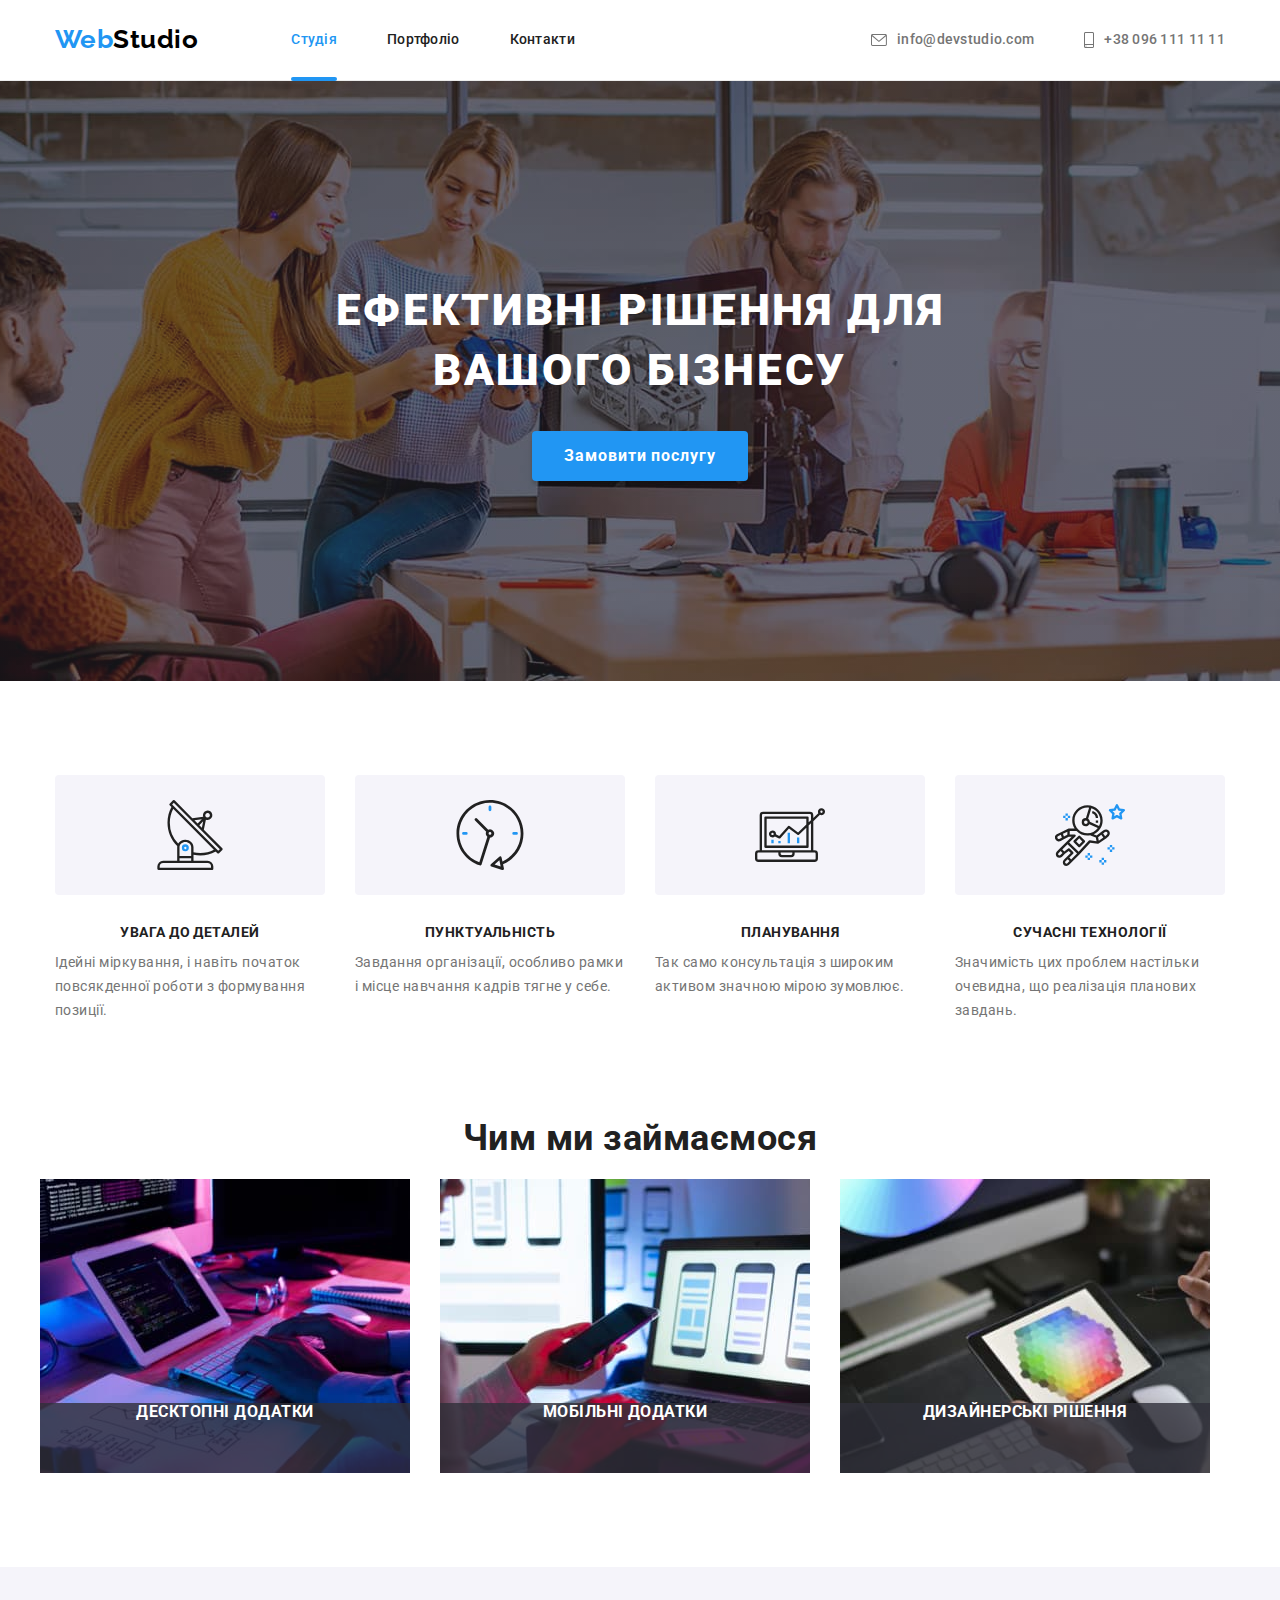
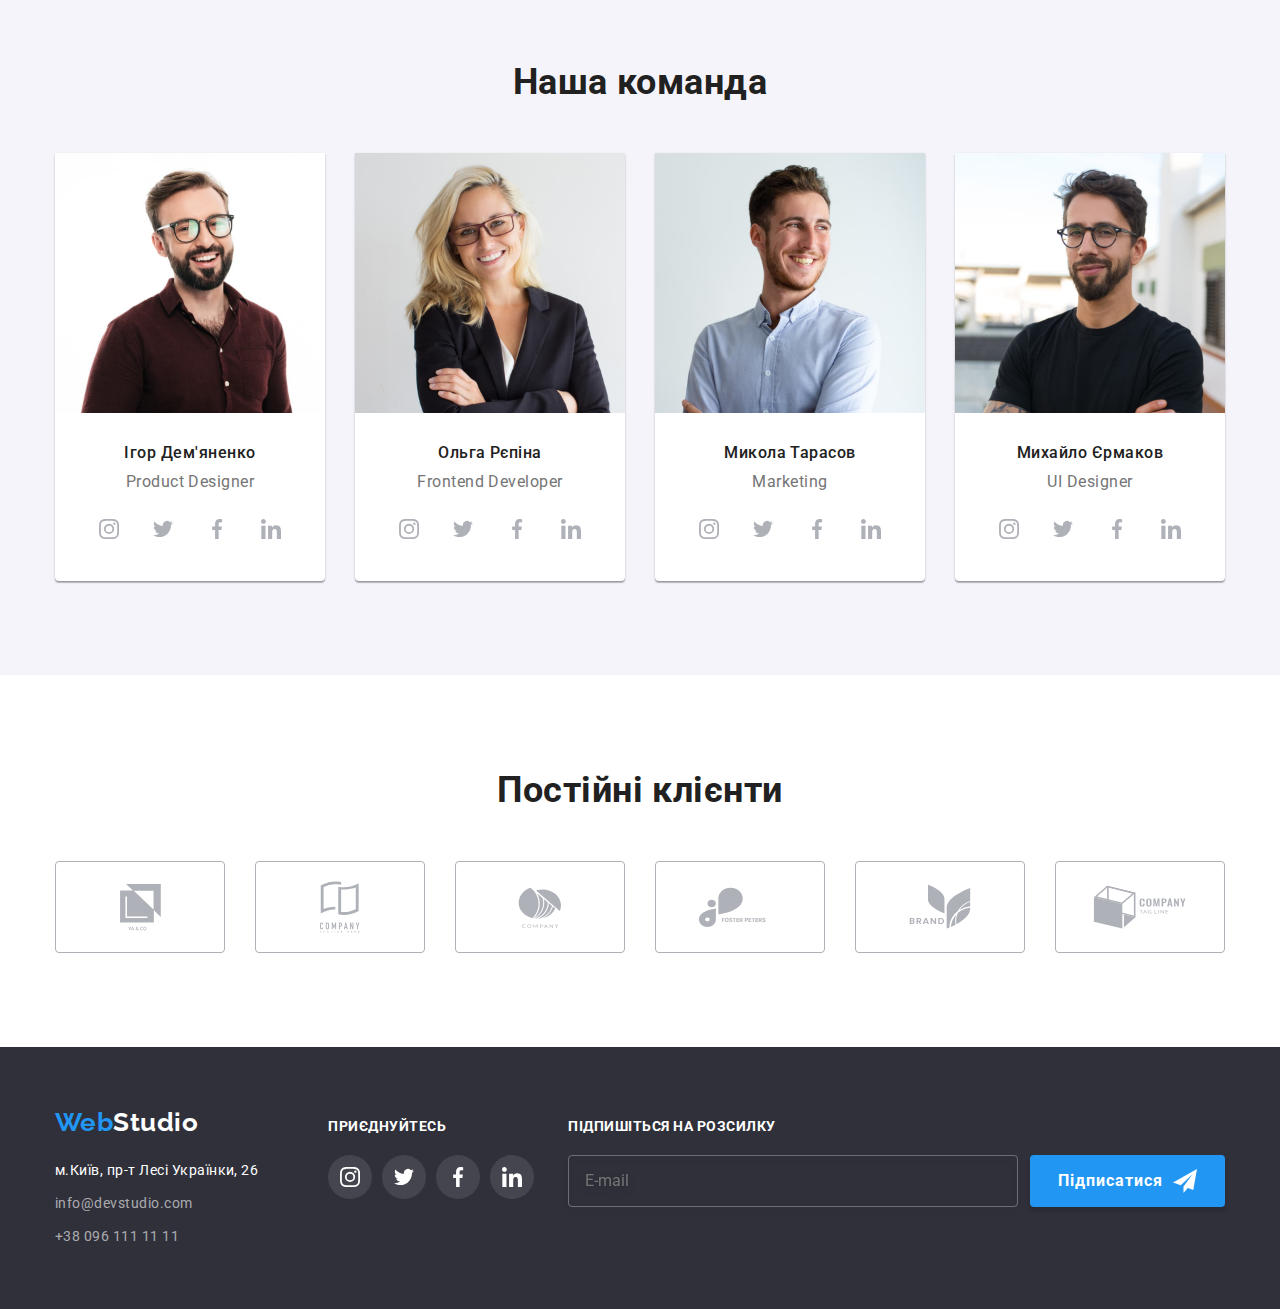
==== commit a479f254: "images for @2x display" ====
--- a/index.html
+++ b/index.html
@@ -263,10 +263,24 @@
               <picture>
                 <source
                   srcset="
-                    ./images/team/img1.jpg   1x,
-                    ./images/team/img1@2.jpg 2x
+                    ./images/team/img1.jpg    1x,
+                    ./images/team/img1@2x.jpg 2x
                   "
                   media="(min-width: 1200px)"
+                />
+                <source
+                  srcset="
+                    ./images/tablet/team/img1.jpg    1x,
+                    ./images/tablet/team/img1@2x.jpg 2x
+                  "
+                  media="(min-width: 768px)"
+                />
+                <source
+                  srcset="
+                    ./images/mobile/team/img1.jpg    1x,
+                    ./images/mobile/team/img1@2x.jpg 2x
+                  "
+                  media="(max-width: 767px)"
                 />
                 <img src="./images/team/img1.jpg" alt="Ігор Дем'яненко" />
               </picture>
@@ -327,7 +341,31 @@
               </div>
             </li>
             <li class="member-card">
-              <img src="./images/team/img2.jpg" alt="Ольга Рєпіна" />
+              <picture>
+                <source
+                  srcset="
+                    ./images/team/img2.jpg    1x,
+                    ./images/team/img2@2x.jpg 2x
+                  "
+                  media="(min-width: 1200px)"
+                />
+                <source
+                  srcset="
+                    ./images/tablet/team/img2.jpg    1x,
+                    ./images/tablet/team/img2@2x.jpg 2x
+                  "
+                  media="(min-width: 768px)"
+                />
+                <source
+                  srcset="
+                    ./images/mobile/team/img2.jpg    1x,
+                    ./images/mobile/team/img2@2x.jpg 2x
+                  "
+                  media="(max-width: 767px)"
+                />
+                <img src="./images/team/img2.jpg" alt="Ольга Рєпіна" />
+              </picture>
+
               <div class="member-card__block">
                 <h3 class="member-card__name">Ольга Рєпіна</h3>
                 <p class="member-card__department">Frontend Developer</p>
@@ -384,7 +422,31 @@
               </div>
             </li>
             <li class="member-card">
-              <img src="./images/team/img3.jpg" alt="Микола Тарасов" />
+              <picture>
+                <source
+                  srcset="
+                    ./images/team/img3.jpg    1x,
+                    ./images/team/img3@2x.jpg 2x
+                  "
+                  media="(min-width: 1200px)"
+                />
+                <source
+                  srcset="
+                    ./images/tablet/team/img3.jpg    1x,
+                    ./images/tablet/team/img3@2x.jpg 2x
+                  "
+                  media="(min-width: 768px)"
+                />
+                <source
+                  srcset="
+                    ./images/mobile/team/img3.jpg    1x,
+                    ./images/mobile/team/img3@2x.jpg 2x
+                  "
+                  media="(max-width: 767px)"
+                />
+                <img src="./images/team/img3.jpg" alt="Микола Тарасов" />
+              </picture>
+
               <div class="member-card__block">
                 <h3 class="member-card__name">Микола Тарасов</h3>
                 <p class="member-card__department">Marketing</p>
@@ -441,7 +503,31 @@
               </div>
             </li>
             <li class="member-card">
-              <img src="./images/team/img4.jpg" alt="Михайло Єрмаков" />
+              <picture>
+                <source
+                  srcset="
+                    ./images/team/img4.jpg    1x,
+                    ./images/team/img4@2x.jpg 2x
+                  "
+                  media="(min-width: 1200px)"
+                />
+                <source
+                  srcset="
+                    ./images/tablet/team/img4.jpg    1x,
+                    ./images/tablet/team/img4@2x.jpg 2x
+                  "
+                  media="(min-width: 768px)"
+                />
+                <source
+                  srcset="
+                    ./images/mobile/team/img4.jpg    1x,
+                    ./images/mobile/team/img4@2x.jpg 2x
+                  "
+                  media="(max-width: 767px)"
+                />
+                <img src="./images/team/img4.jpg" alt="Михайло Єрмаков" />
+              </picture>
+
               <div class="member-card__block">
                 <h3 class="member-card__name">Михайло Єрмаков</h3>
                 <p class="member-card__department">UI Designer</p>
--- a/css/main.min.css
+++ b/css/main.min.css
@@ -1 +1 @@
-:root{--logo-color: #2196f3;--logo-sec-color: #000000;--main-text-color: #212121;--second-text-color: #757575;--main-bkgrd-color: #ffffff;--second-bkgrd-color: #2f303a;--third-bkgrd-color: #f5f4fa;--link-footer-color: rgba(255, 255, 255, 0.6);--button-hero-active: #188ce8;--card-set-gap: 30px;--bkgrd-link-color: #afb1b8;--bkgrd-link-sec-color: rgba(255, 255, 255, 0.1);--transition-func: cubic-bezier(0.4, 0, 0.2, 1);--timing: 250ms}html{box-sizing:border-box}*,*::after,*::before{box-sizing:inherit}h1,h2,h3,h4,h5,h6,p,ul{margin-top:0;margin-bottom:0}body{font-family:Roboto,sans-serif;letter-spacing:.03em;color:var(--main-text-color);background-color:var(--main-bkgrd-color)}ul{list-style:none;padding-left:0}img{display:block;max-width:100%;height:auto}.visually-hidden{position:absolute;white-space:nowrap;width:1px;height:1px;overflow:hidden;border:0;padding:0;clip:rect(0 0 0 0);-webkit-clip-path:inset(50%);clip-path:inset(50%);margin:-1px}.container{position:relative;width:100%;padding-left:15px;padding-right:15px;margin-right:auto;margin-left:auto}@media screen and (min-width: 480px){.container{max-width:480px}}@media screen and (min-width: 768px){.container{max-width:768px}}@media screen and (min-width: 1200px){.container{max-width:1200px}}.section{padding-top:94px;padding-bottom:94px}.section-title{text-align:center;font-weight:700;line-height:1.17;margin-bottom:30px;font-size:28px}@media screen and (min-width: 1200px){.section-title{font-size:36px;margin-bottom:50px}}.section-components{display:flex;justify-content:center;flex-wrap:wrap;margin-top:-30px}@media screen and (min-width: 768px){.section-components{margin-left:-30px}}.section-components .occupation-thumb+.occupation-thumb{margin-left:30px}@media screen and (max-width: 1200px){.section.occupation{display:none}}.logo{font-family:Raleway;font-weight:700;font-size:24px;line-height:1.17;color:var(--logo-sec-color);text-decoration:none;padding-top:16px;padding-bottom:16px}@media screen and (min-width: 768px){.logo{padding-top:26px;padding-bottom:26px;margin-right:88px}}@media screen and (min-width: 1200px){.logo{font-size:26px;line-height:1.19;padding-top:24px;padding-bottom:25px;margin-right:93px}}.logo--accent{color:var(--logo-color)}.logo--footer{font-family:"Raleway";font-weight:700;font-size:26px;line-height:1.19;color:var(--main-bkgrd-color);text-decoration:none;margin-right:0;padding-top:0;padding-bottom:0}.page-header{border-bottom:1px solid #ececec}.menu-nav{display:flex;font-weight:500;font-size:14px;line-height:1.14;letter-spacing:.02em;color:var(--main-text-color)}.menu-nav__link{color:var(--main-text-color);text-decoration:none;padding-top:32px;padding-bottom:32px;display:inline-block;transition:color var(--timing) var(--transition-func)}.menu-nav__link--active{color:var(--logo-color);text-decoration:none;position:relative;padding-top:32px;padding-bottom:32px;display:inline-block}.menu-nav__link--active::after{content:"";display:block;width:100%;height:4px;background-color:var(--logo-color);border-radius:2px;position:absolute;left:0;bottom:-1px;transition:width var(--timing) var(--transition-func)}.menu-nav__link:hover,.menu-nav__link:focus{color:var(--logo-color)}.menu-nav .menu-nav__list+.menu-nav__list{margin-left:50px}@media screen and (max-width: 767px){.menu-nav{display:none}}.contacts{display:none}@media screen and (min-width: 768px){.contacts{font-size:12px;font-weight:500;line-height:1.16;letter-spacing:.02em;display:flex;flex-wrap:wrap;margin-left:auto}}@media screen and (min-width: 1200px){.contacts{font-size:14px;line-height:1.14;align-items:center}}@media screen and (max-width: 1199px){.contacts{flex-direction:column}}.contacts__link{color:var(--second-text-color);text-decoration:none;display:flex;align-items:center;justify-content:center;transition:color var(--timing) var(--transition-func)}@media screen and (min-width: 1200px){.contacts__link{padding-top:32px;padding-bottom:32px}}@media screen and (max-width: 1199px){.contacts__link+.contacts__link{padding-top:21px;padding-bottom:5px}}.contacts__link:hover,.contacts__link:focus{color:var(--logo-color)}.contacts__icon{margin-right:10px;fill:currentColor}.contacts__item{display:flex}@media screen and (min-width: 1200px){.contacts .contacts__item+.contacts__item{margin-left:50px}}@media screen and (max-width: 1199px){.contacts .contacts__item:first-child .contacts__link{padding-top:21px;padding-bottom:5px}.contacts .contacts__item+.contacts__item .contacts__link{padding-top:5px;padding-bottom:21px}}.hero{max-width:768px;height:400px;text-align:center;padding-top:118px;padding-bottom:118px;margin-left:auto;margin-right:auto;background-color:var(--second-bkgrd-color);background-image:linear-gradient(to right, rgba(47, 48, 58, 0.4), rgba(47, 48, 58, 0.4)),url("../images/mobile/bg_hero.jpg");background-position:center;background-size:cover;background-repeat:no-repeat}.hero__title{font-weight:900;font-size:26px;line-height:1.62;letter-spacing:.06em;text-transform:uppercase;color:var(--main-bkgrd-color);margin:0 auto 30px auto}@media screen and (min-width: 1200px){.hero__title{font-size:44px;line-height:1.36;width:696px}}@media screen and (max-width: 1199px){.hero__title{max-width:360px}}@media screen and (min-width: 768px){.hero{max-width:768px}}@media screen and (min-width: 1200px){.hero{max-width:1200px;height:600px;padding-top:200px;padding-bottom:200px}}.main-nav{display:flex;align-items:center}.mobile-menu{position:fixed;z-index:1;top:0;left:0;width:100vw;height:100vh;display:flex;background-color:var(--main-bkgrd-color);flex-direction:column;padding:48px 40px;overflow-y:scroll;min-width:320px;transform:translateY(-100%);transition:transform 500ms cubic-bezier(0.4, 0, 0.2, 1);font-weight:500}.mobile-menu.is-open{transform:translateY(0)}.mobile-menu__link{font-size:40px;line-height:1.18;text-align:center;letter-spacing:.02em;color:var(--main-text-color);text-decoration:none}.mobile-menu__link--active{color:var(--logo-color)}.mobile-menu__link:hover,.mobile-menu__link:focus{color:var(--logo-color)}.mobile-menu-btn{z-index:3;position:absolute;top:10px;right:15px;display:inline-flex;margin:0;padding:0;background-color:rgba(0,0,0,0);cursor:pointer;border:none;margin-left:auto;fill:var(--main-text-color)}.mobile-menu-btn:hover,.mobile-menu-btn:focus{fill:var(--logo-color)}.mobile-menu-btn.is-open{position:fixed;top:10px;right:15px}.mobile-menu-btn.is-open .icon-mob-menu-close{display:block;z-index:1}.mobile-menu-btn.is-open .icon-mob-menu{display:none}.mobile-menu__tel{font-size:34px;line-height:1.17;letter-spacing:.02em;color:#2196f3;text-decoration:none;margin-top:302px}.mobile-menu__mail{font-size:24px;line-height:1.17;letter-spacing:.02em;color:var(--second-text-color);text-decoration:none;margin-top:32px}.mobile-menu__social-list{display:flex;flex-wrap:wrap;margin-top:64px}.mobile-menu__social-link{font-size:18px;line-height:1.22;letter-spacing:.02em;text-decoration:none;color:var(--logo-color)}.mobile-menu__social-item:not(:last-child){margin-right:10px;padding-right:10px;border-right:1px solid rgba(33,33,33,.2)}@media screen and (min-width: 768px){.mobile-menu{display:none}}.mobile-menu__item:not(:first-of-type){margin-top:32px}.mobile-menu-btn .icon-mob-menu-close{display:none}@media(min-width: 768px){.mobile-menu-btn{display:none}}.button{font-weight:700;font-size:16px;line-height:1.88;letter-spacing:.06em;color:var(--main-bkgrd-color);background-color:var(--logo-color);cursor:pointer;border-width:0;box-shadow:0px 4px 4px rgba(0,0,0,.15);border-radius:4px;padding:10px 32px;transition:background-color var(--timing) var(--transition-func)}.button:focus,.button:hover{background-color:var(--button-hero-active)}.features{margin-top:30px}@media screen and (min-width: 768px){.features{margin-left:30px;flex-basis:calc((100% - 60px)/2)}}@media screen and (min-width: 1200px){.features{flex-basis:calc((100% - 120px)/4)}}.features__subtitle{font-size:14px;font-weight:700;line-height:1.14;text-transform:uppercase;text-align:center;margin-bottom:10px}.features__text{font-size:14px;line-height:1.71;color:var(--second-text-color)}.features__block{display:flex;align-items:center;justify-content:center;height:120px;max-width:450px;background-color:var(--third-bkgrd-color);margin-bottom:30px;border-radius:4px}.occupation{padding-top:0}.occupation-thumb{position:relative}.occupation-thumb__image{position:absolute;content:"";bottom:0;left:0;display:inline-block;width:100%;height:70px;background-color:rgba(47,48,58,.8)}.occupation-thumb__name{position:absolute;display:block;width:100%;height:70px;bottom:0;font-weight:700;line-height:1.14;text-align:center;text-transform:uppercase;color:var(--main-bkgrd-color)}.team{background-color:var(--third-bkgrd-color)}.member-card{background:var(--main-bkgrd-color);margin-top:30px;box-shadow:0px 1px 3px rgba(0,0,0,.12),0px 1px 1px rgba(0,0,0,.14),0px 2px 1px rgba(0,0,0,.2);border-radius:0px 0px 4px 4px}@media screen and (min-width: 768px){.member-card{margin-left:30px;flex-basis:calc((100% - 60px)/2)}}@media screen and (min-width: 1200px){.member-card{flex-basis:calc((100% - 120px)/4)}}.member-card__name{font-weight:500;font-size:16px;line-height:1.19;text-align:center;margin-bottom:10px}.member-card__department{font-size:16px;line-height:1.19;text-align:center;color:var(--second-text-color);margin-bottom:16px}.member-card__block{padding:30px 32px}.member-card:last-child{margin-right:0}.social-block{display:flex;justify-content:center;align-items:center}.social-block__item+.social-block__item{margin-left:10px}.social-block__link{display:flex;justify-content:center;align-items:center;width:44px;height:44px;border-radius:50%;fill:var(--bkgrd-link-color);background-color:var(--main-bkgrd-color);transition:background-color var(--timing) var(--transition-func),fill var(--timing) var(--transition-func)}.social-block__link-footer{background-color:rgba(255,255,255,.1)}.social-block__link:hover,.social-block__link:focus{background-color:var(--logo-color);fill:var(--main-bkgrd-color)}.footer{background-color:var(--second-bkgrd-color);text-decoration:none;font-size:14px;line-height:1.71;text-align:center;padding-top:60px;padding-bottom:60px}@media screen and (min-width: 1200px){.footer{text-align:left}}.footer--position{flex-wrap:wrap}@media screen and (min-width: 768px){.footer--position{display:flex;align-items:baseline}}@media screen and (max-width: 1199px){.footer-address{flex-basis:50%}}.footer__title{font-weight:700;line-height:1.14;text-transform:uppercase;color:var(--main-bkgrd-color);margin-bottom:20px}@media screen and (max-width: 1199px){.footer__title{text-align:center}}.address{margin-top:20px}.address__link--accent{font-style:normal;color:var(--main-bkgrd-color);text-decoration:none}.address__link{font-style:normal;color:var(--link-footer-color);text-decoration:none;transition:color var(--timing) var(--transition-func)}.address__link:hover,.address__link:focus{color:var(--logo-color)}.address__item:not(:last-child){margin-bottom:8px}@media screen and (min-width: 1200px){.address__item:not(:last-child){margin-bottom:9px}}@media screen and (max-width: 1199px){.connect{flex-basis:50%}}@media screen and (max-width: 768px){.connect{margin-top:60px}}@media screen and (min-width: 1200px){.connect{margin-left:70px}}.connect .icon{fill:var(--main-bkgrd-color)}.connect .social-block-link{background-color:var(--bkgrd-link-sec-color);transition:background-color var(--timing) var(--transition-func)}.connect .social-block-link:focus,.connect .social-block-link:hover{background-color:var(--logo-color)}.connect .social-block__icon{fill:var(--main-bkgrd-color)}.signup{margin-left:auto;margin-top:60px}@media screen and (max-width: 1199px){.signup{flex-basis:100%}}@media screen and (min-width: 1200px){.signup{margin-top:0}}.signup__input{box-sizing:border-box;width:90vw;padding:15px 16px;font-size:16px;line-height:1.25;color:var(--link-footer-color);background-color:rgba(0,0,0,0);border:1px solid rgba(255,255,255,.3);filter:drop-shadow(0px 4px 4px rgba(0, 0, 0, 0.15));border-radius:4px;outline:none;transition:border var(--timing) var(--transition-func)}@media screen and (min-width: 1200px){.signup__input{width:358px}}@media screen and (min-width: 480px){.signup__input{width:450px}}.signup__input:focus{border:1px solid var(--logo-color)}.signup__form{display:flex;justify-content:center}@media screen and (max-width: 1199px){.signup__form{flex-direction:column;align-items:center}}.signup__button{display:flex;align-items:center;justify-content:center;padding:10px 28px;border:none;margin-top:20px;background:var(--logo-color);box-shadow:0px 4px 4px rgba(0,0,0,.15);border-radius:4px;font-weight:700;font-size:16px;line-height:1.99;letter-spacing:.06em;color:var(--main-bkgrd-color);transition:background-color var(--timing) var(--transition-func);cursor:pointer}@media screen and (min-width: 1200px){.signup__button{margin-left:12px;margin-top:0}}.signup__button:hover,.signup__button:focus{background-color:var(--button-hero-active)}.signup__icon{margin-left:10px;width:24px;height:24px;fill:var(--main-bkgrd-color)}.clients{display:flex;flex-wrap:wrap;justify-content:center}@media screen and (max-width: 1199px){.clients{margin-right:-30px;margin-top:-30px}}@media screen and (min-width: 1200px){.clients{margin-right:-30px;margin-top:-30px}}.clients__block{height:92px;flex-basis:calc((100% - 60px)/2);margin-right:30px;margin-top:30px}@media screen and (min-width: 768px){.clients__block{flex-basis:calc((100% - 90px)/3)}}@media screen and (min-width: 1200px){.clients__block{flex-basis:calc((100% - 180px)/6);margin-bottom:0}}.clients__link{display:flex;justify-content:center;align-items:center;height:100%;fill:var(--bkgrd-link-color);border-radius:4px;border:1px solid #afb1b8;transition:fill var(--timing) var(--transition-func),border-color var(--timing) var(--transition-func)}.clients__link:hover,.clients__link:focus{fill:var(--button-hero-active);border-color:var(--logo-color)}.filter{display:block;justify-content:center;margin-bottom:50px}.filter__button{font-weight:500;font-size:16px;line-height:1.62;text-align:center;color:var(--main-text-color);background-color:var(--third-bkgrd-color);cursor:pointer;padding:6px 22px;border-radius:4px;border:0;transition:color var(--timing) var(--transition-func),background-color var(--timing) var(--transition-func),box-shadow var(--timing) var(--transition-func)}.filter__button--active{color:var(--main-bkgrd-color);background-color:var(--logo-color);padding:6px 25px;box-shadow:0px 3px 1px rgba(0,0,0,.1),0px 1px 2px rgba(0,0,0,.08),0px 2px 2px rgba(0,0,0,.12)}.filter__button:hover,.filter__button:focus{color:var(--main-bkgrd-color);background-color:var(--logo-color);box-shadow:0px 3px 1px rgba(0,0,0,.1),0px 1px 2px rgba(0,0,0,.08),0px 2px 2px rgba(0,0,0,.12)}.filter__item:not(:last-child){margin-right:8px}.gallery{display:block;margin-left:calc(-1*var(--card-set-gap));margin-top:calc(-1*var(--card-set-gap))}.gallery__description{font-style:normal;font-weight:700;font-size:18px;line-height:2;letter-spacing:.06em;color:var(--main-text-color);margin-top:0;margin-bottom:4px}.gallery__division{font-size:16px;line-height:1.88;color:var(--second-text-color);font-style:normal;margin-top:0;margin-bottom:0}.gallery__link{text-decoration:none;margin-bottom:0;display:inline-block;transition:box-shadow var(--timing) var(--transition-func)}.gallery__link:hover,.gallery__link:focus{box-shadow:0px 1px 1px rgba(0,0,0,.12),0px 4px 4px rgba(0,0,0,.06),1px 4px 6px rgba(0,0,0,.16);cursor:pointer}.gallery__link:hover .overlay,.gallery__link:focus .overlay{transform:translateY(0)}.gallery__image{position:relative;overflow:hidden}.gallery__image .overlay__text{font-size:18px;line-height:1.56;color:var(--main-bkgrd-color);margin-bottom:0;padding:63px 24px}.gallery__item{margin-left:var(--card-set-gap);margin-top:var(--card-set-gap);flex-basis:calc(33.3333333333% - var(--card-set-gap))}.gallery__lowblock{padding:20px 24px;border-left:1px solid #eee;border-bottom:1px solid #eee;border-right:1px solid #eee}.overlay{position:absolute;top:0;left:0;width:100%;height:100%;background-color:rgba(33,150,243,.9);transition:transform var(--timing) var(--transition-func);transform:translateY(100%)}.backdrop{position:fixed;top:0;left:0;width:100%;height:100%;background-color:rgba(0,0,0,.2);opacity:1;transition:opacity var(--timing) var(--transition-func)}.backdrop.is-hidden{opacity:0;pointer-events:none;visibility:hidden;transition-property:opacity,visibility}.backdrop.is-hidden .modal{transform:scale(0.9) translate(-50%, -50%)}.modal{position:absolute;top:50%;left:50%;transform:scale(1) translate(-50%, -50%);transition:transform var(--timing) var(--transition-func);width:528px;padding:40px;background-color:var(--main-bkgrd-color);box-shadow:0px 1px 3px rgba(0,0,0,.12),0px 1px 1px rgba(0,0,0,.14),0px 2px 1px rgba(0,0,0,.2);border-radius:4px}.modal__close-btn{position:absolute;top:8px;right:8px;display:block;width:30px;height:30px;border-radius:50%;border:1px solid rgba(0,0,0,.1);background-color:var(--main-bkgrd-color);cursor:pointer;transition:fill var(--timing) var(--transition-func)}.modal__close-btn:hover,.modal__close-btn:focus{fill:var(--logo-color)}.form{margin-left:auto;margin-right:auto}.form__title{font-weight:700;font-size:20px;line-height:23px;text-align:center;color:var(--main-text-color);margin-bottom:12px}.form__field{display:block;position:relative;margin-bottom:10px}.form__field:nth-last-child(3){margin-bottom:0}.form__input{padding-left:42px;height:40px;width:100%;box-sizing:border-box;border:1px solid rgba(33,33,33,.2);border-radius:4px;transition:border var(--timing) var(--transition-func),fill var(--timing) var(--transition-func);cursor:pointer;outline:none}.form__input:focus{border:1px solid var(--logo-color)}.form__input:focus+.form__icon{fill:var(--logo-color)}.form__label{display:block;margin-bottom:4px;font-size:12px;line-height:1.17;letter-spacing:.01em;color:var(--second-text-color)}.form__icon{position:absolute;width:18px;height:18px;top:50%;left:12px;fill:currentColor;transition:fill var(--timing) var(--transition-func)}.form__checkbox{display:inline-flex;margin-top:20px;margin-bottom:30px;margin-left:12px;cursor:pointer}.form__checkbox-text{padding-left:15px;color:var(--second-text-color)}.form__checkbox-check:checked+.form__checkbox-icon{width:16px;height:15px;background-image:url(../images/icons/checkbox-checked.svg);background-color:var(--button-hero-active)}.form__link-checkbox{color:var(--logo-color)}.form__checkbox-icon{display:inline-block;width:16px;height:15px;margin-top:4px;margin-bottom:4px;background-image:url(../images/icons/checkbox-unchecked.svg);transition:background-image var(--timing) var(--transition-func),background-color var(--timing) var(--transition-func)}.form__text-area{resize:none;width:100%;height:120px;padding:12px 16px;font-size:12px;line-height:1.17;letter-spacing:.01em;border:1px solid rgba(33,33,33,.2);border-radius:4px;cursor:pointer;outline:none;transition:border var(--timing) var(--transition-func)}.form__text-area:focus{border:1px solid var(--logo-color)}.form__text-area::-moz-placeholder{color:rgba(117,117,117,.5)}.form__text-area:-ms-input-placeholder{color:rgba(117,117,117,.5)}.form__text-area::placeholder{color:rgba(117,117,117,.5)}.form__submit-button{width:200px;margin-right:auto;margin-left:auto;padding:10px 52px;font-weight:700;font-size:16px;line-height:1.88;display:block;align-items:center;text-align:center;letter-spacing:.06em;color:var(--main-bkgrd-color);background-color:var(--logo-color);box-shadow:0px 4px 4px rgba(0,0,0,.15);border-radius:4px;border:none;cursor:pointer;transition:background-color var(--timing) var(--transition-func)}.form__submit-button:hover,.form__submit-button:focus{background-color:var(--button-hero-active)}.textline{font-size:14px;line-height:1.71}/*# sourceMappingURL=main.min.css.map */+:root{--logo-color: #2196f3;--logo-sec-color: #000000;--main-text-color: #212121;--second-text-color: #757575;--main-bkgrd-color: #ffffff;--second-bkgrd-color: #2f303a;--third-bkgrd-color: #f5f4fa;--link-footer-color: rgba(255, 255, 255, 0.6);--button-hero-active: #188ce8;--card-set-gap: 30px;--bkgrd-link-color: #afb1b8;--bkgrd-link-sec-color: rgba(255, 255, 255, 0.1);--transition-func: cubic-bezier(0.4, 0, 0.2, 1);--timing: 250ms}html{box-sizing:border-box}*,*::after,*::before{box-sizing:inherit}h1,h2,h3,h4,h5,h6,p,ul{margin-top:0;margin-bottom:0}body{font-family:Roboto,sans-serif;letter-spacing:.03em;color:var(--main-text-color);background-color:var(--main-bkgrd-color)}ul{list-style:none;padding-left:0}img{display:block;max-width:100%;height:auto}.visually-hidden{position:absolute;white-space:nowrap;width:1px;height:1px;overflow:hidden;border:0;padding:0;clip:rect(0 0 0 0);-webkit-clip-path:inset(50%);clip-path:inset(50%);margin:-1px}.container{position:relative;width:100%;padding-left:15px;padding-right:15px;margin-right:auto;margin-left:auto}@media screen and (min-width: 480px){.container{max-width:480px}}@media screen and (min-width: 768px){.container{max-width:768px}}@media screen and (min-width: 1200px){.container{max-width:1200px}}.section{padding-top:94px;padding-bottom:94px}.section-title{text-align:center;font-weight:700;line-height:1.17;margin-bottom:30px;font-size:28px}@media screen and (min-width: 1200px){.section-title{font-size:36px;margin-bottom:50px}}.section-components{display:flex;justify-content:center;flex-wrap:wrap;margin-top:-30px}@media screen and (min-width: 768px){.section-components{margin-left:-30px}}.section-components .occupation-thumb+.occupation-thumb{margin-left:30px}@media screen and (max-width: 1200px){.section.occupation{display:none}}.logo{font-family:Raleway;font-weight:700;font-size:24px;line-height:1.17;color:var(--logo-sec-color);text-decoration:none;padding-top:16px;padding-bottom:16px}@media screen and (min-width: 768px){.logo{padding-top:26px;padding-bottom:26px;margin-right:88px}}@media screen and (min-width: 1200px){.logo{font-size:26px;line-height:1.19;padding-top:24px;padding-bottom:25px;margin-right:93px}}.logo--accent{color:var(--logo-color)}.logo--footer{font-family:"Raleway";font-weight:700;font-size:26px;line-height:1.19;color:var(--main-bkgrd-color);text-decoration:none;margin-right:0;padding-top:0;padding-bottom:0}.page-header{border-bottom:1px solid #ececec}.menu-nav{display:flex;font-weight:500;font-size:14px;line-height:1.14;letter-spacing:.02em;color:var(--main-text-color)}.menu-nav__link{color:var(--main-text-color);text-decoration:none;padding-top:32px;padding-bottom:32px;display:inline-block;transition:color var(--timing) var(--transition-func)}.menu-nav__link--active{color:var(--logo-color);text-decoration:none;position:relative;padding-top:32px;padding-bottom:32px;display:inline-block}.menu-nav__link--active::after{content:"";display:block;width:100%;height:4px;background-color:var(--logo-color);border-radius:2px;position:absolute;left:0;bottom:-1px;transition:width var(--timing) var(--transition-func)}.menu-nav__link:hover,.menu-nav__link:focus{color:var(--logo-color)}.menu-nav .menu-nav__list+.menu-nav__list{margin-left:50px}@media screen and (max-width: 767px){.menu-nav{display:none}}.contacts{display:none}@media screen and (min-width: 768px){.contacts{font-size:12px;font-weight:500;line-height:1.16;letter-spacing:.02em;display:flex;flex-wrap:wrap;margin-left:auto}}@media screen and (min-width: 1200px){.contacts{font-size:14px;line-height:1.14;align-items:center}}@media screen and (max-width: 1199px){.contacts{flex-direction:column}}.contacts__link{color:var(--second-text-color);text-decoration:none;display:flex;align-items:center;justify-content:center;transition:color var(--timing) var(--transition-func)}@media screen and (min-width: 1200px){.contacts__link{padding-top:32px;padding-bottom:32px}}@media screen and (max-width: 1199px){.contacts__link+.contacts__link{padding-top:21px;padding-bottom:5px}}.contacts__link:hover,.contacts__link:focus{color:var(--logo-color)}.contacts__icon{margin-right:10px;fill:currentColor}.contacts__item{display:flex}@media screen and (min-width: 1200px){.contacts .contacts__item+.contacts__item{margin-left:50px}}@media screen and (max-width: 1199px){.contacts .contacts__item:first-child .contacts__link{padding-top:21px;padding-bottom:5px}.contacts .contacts__item+.contacts__item .contacts__link{padding-top:5px;padding-bottom:21px}}.hero{max-width:768px;height:400px;text-align:center;padding-top:118px;padding-bottom:118px;margin-left:auto;margin-right:auto;background-color:var(--second-bkgrd-color);background-image:linear-gradient(to right, rgba(47, 48, 58, 0.4), rgba(47, 48, 58, 0.4)),url("../images/mobile/bg_hero.jpg");background-position:center;background-size:cover;background-repeat:no-repeat}@media screen and (min-width: 768px){.hero{max-width:1200px;background-image:linear-gradient(to right, rgba(47, 48, 58, 0.4), rgba(47, 48, 58, 0.4)),url("../images/tablet/bg_hero.jpg")}}@media screen and (min-width: 1200px){.hero{max-width:1600px;height:600px;padding-top:200px;padding-bottom:200px;background-image:linear-gradient(to right, rgba(47, 48, 58, 0.4), rgba(47, 48, 58, 0.4)),url("../images/bg_hero.jpg")}}.hero__title{font-weight:900;font-size:26px;line-height:1.62;letter-spacing:.06em;text-transform:uppercase;color:var(--main-bkgrd-color);margin:0 auto 30px auto}@media screen and (min-width: 1200px){.hero__title{font-size:44px;line-height:1.36;width:696px}}@media screen and (max-width: 1199px){.hero__title{max-width:360px}}.main-nav{display:flex;align-items:center}.mobile-menu{position:fixed;z-index:1;top:0;left:0;width:100vw;height:100vh;display:flex;background-color:var(--main-bkgrd-color);flex-direction:column;padding:48px 40px;overflow-y:scroll;min-width:320px;transform:translateY(-100%);transition:transform 500ms cubic-bezier(0.4, 0, 0.2, 1);font-weight:500}.mobile-menu.is-open{transform:translateY(0)}.mobile-menu__link{font-size:40px;line-height:1.18;text-align:center;letter-spacing:.02em;color:var(--main-text-color);text-decoration:none}.mobile-menu__link--active{color:var(--logo-color)}.mobile-menu__link:hover,.mobile-menu__link:focus{color:var(--logo-color)}.mobile-menu-btn{z-index:3;position:absolute;top:10px;right:15px;display:inline-flex;margin:0;padding:0;background-color:rgba(0,0,0,0);cursor:pointer;border:none;margin-left:auto;fill:var(--main-text-color)}.mobile-menu-btn:hover,.mobile-menu-btn:focus{fill:var(--logo-color)}.mobile-menu-btn.is-open{position:fixed;top:10px;right:15px}.mobile-menu-btn.is-open .icon-mob-menu-close{display:block;z-index:1}.mobile-menu-btn.is-open .icon-mob-menu{display:none}.mobile-menu__tel{font-size:34px;line-height:1.17;letter-spacing:.02em;color:#2196f3;text-decoration:none;margin-top:302px}.mobile-menu__mail{font-size:24px;line-height:1.17;letter-spacing:.02em;color:var(--second-text-color);text-decoration:none;margin-top:32px}.mobile-menu__social-list{display:flex;flex-wrap:wrap;margin-top:64px}.mobile-menu__social-link{font-size:18px;line-height:1.22;letter-spacing:.02em;text-decoration:none;color:var(--logo-color)}.mobile-menu__social-item:not(:last-child){margin-right:10px;padding-right:10px;border-right:1px solid rgba(33,33,33,.2)}@media screen and (min-width: 768px){.mobile-menu{display:none}}.mobile-menu__item:not(:first-of-type){margin-top:32px}.mobile-menu-btn .icon-mob-menu-close{display:none}@media(min-width: 768px){.mobile-menu-btn{display:none}}.button{font-weight:700;font-size:16px;line-height:1.88;letter-spacing:.06em;color:var(--main-bkgrd-color);background-color:var(--logo-color);cursor:pointer;border-width:0;box-shadow:0px 4px 4px rgba(0,0,0,.15);border-radius:4px;padding:10px 32px;transition:background-color var(--timing) var(--transition-func)}.button:focus,.button:hover{background-color:var(--button-hero-active)}.features{margin-top:30px}@media screen and (min-width: 768px){.features{margin-left:30px;flex-basis:calc((100% - 60px)/2)}}@media screen and (min-width: 1200px){.features{flex-basis:calc((100% - 120px)/4)}}.features__subtitle{font-size:14px;font-weight:700;line-height:1.14;text-transform:uppercase;text-align:center;margin-bottom:10px}.features__text{font-size:14px;line-height:1.71;color:var(--second-text-color)}.features__block{display:flex;align-items:center;justify-content:center;height:120px;max-width:450px;background-color:var(--third-bkgrd-color);margin-bottom:30px;border-radius:4px}.occupation{padding-top:0}.occupation-thumb{position:relative}.occupation-thumb__image{position:absolute;content:"";bottom:0;left:0;display:inline-block;width:100%;height:70px;background-color:rgba(47,48,58,.8)}.occupation-thumb__name{position:absolute;display:block;width:100%;height:70px;bottom:0;font-weight:700;line-height:1.14;text-align:center;text-transform:uppercase;color:var(--main-bkgrd-color)}.team{background-color:var(--third-bkgrd-color)}.member-card{background:var(--main-bkgrd-color);margin-top:30px;box-shadow:0px 1px 3px rgba(0,0,0,.12),0px 1px 1px rgba(0,0,0,.14),0px 2px 1px rgba(0,0,0,.2);border-radius:0px 0px 4px 4px}@media screen and (min-width: 768px){.member-card{margin-left:30px;flex-basis:calc((100% - 60px)/2)}}@media screen and (min-width: 1200px){.member-card{flex-basis:calc((100% - 120px)/4)}}.member-card__name{font-weight:500;font-size:16px;line-height:1.19;text-align:center;margin-bottom:10px}.member-card__department{font-size:16px;line-height:1.19;text-align:center;color:var(--second-text-color);margin-bottom:16px}.member-card__block{padding:30px 32px}.member-card:last-child{margin-right:0}.social-block{display:flex;justify-content:center;align-items:center}.social-block__item+.social-block__item{margin-left:10px}.social-block__link{display:flex;justify-content:center;align-items:center;width:44px;height:44px;border-radius:50%;fill:var(--bkgrd-link-color);background-color:var(--main-bkgrd-color);transition:background-color var(--timing) var(--transition-func),fill var(--timing) var(--transition-func)}.social-block__link-footer{background-color:rgba(255,255,255,.1)}.social-block__link:hover,.social-block__link:focus{background-color:var(--logo-color);fill:var(--main-bkgrd-color)}.footer{background-color:var(--second-bkgrd-color);text-decoration:none;font-size:14px;line-height:1.71;text-align:center;padding-top:60px;padding-bottom:60px}@media screen and (min-width: 1200px){.footer{text-align:left}}.footer--position{flex-wrap:wrap}@media screen and (min-width: 768px){.footer--position{display:flex;align-items:baseline}}@media screen and (max-width: 1199px){.footer-address{flex-basis:50%}}.footer__title{font-weight:700;line-height:1.14;text-transform:uppercase;color:var(--main-bkgrd-color);margin-bottom:20px}@media screen and (max-width: 1199px){.footer__title{text-align:center}}.address{margin-top:20px}.address__link--accent{font-style:normal;color:var(--main-bkgrd-color);text-decoration:none}.address__link{font-style:normal;color:var(--link-footer-color);text-decoration:none;transition:color var(--timing) var(--transition-func)}.address__link:hover,.address__link:focus{color:var(--logo-color)}.address__item:not(:last-child){margin-bottom:8px}@media screen and (min-width: 1200px){.address__item:not(:last-child){margin-bottom:9px}}@media screen and (max-width: 1199px){.connect{flex-basis:50%}}@media screen and (max-width: 768px){.connect{margin-top:60px}}@media screen and (min-width: 1200px){.connect{margin-left:70px}}.connect .icon{fill:var(--main-bkgrd-color)}.connect .social-block-link{background-color:var(--bkgrd-link-sec-color);transition:background-color var(--timing) var(--transition-func)}.connect .social-block-link:focus,.connect .social-block-link:hover{background-color:var(--logo-color)}.connect .social-block__icon{fill:var(--main-bkgrd-color)}.signup{margin-left:auto;margin-top:60px}@media screen and (max-width: 1199px){.signup{flex-basis:100%}}@media screen and (min-width: 1200px){.signup{margin-top:0}}.signup__input{box-sizing:border-box;width:90vw;padding:15px 16px;font-size:16px;line-height:1.25;color:var(--link-footer-color);background-color:rgba(0,0,0,0);border:1px solid rgba(255,255,255,.3);filter:drop-shadow(0px 4px 4px rgba(0, 0, 0, 0.15));border-radius:4px;outline:none;transition:border var(--timing) var(--transition-func)}@media screen and (min-width: 1200px){.signup__input{width:358px}}@media screen and (min-width: 480px){.signup__input{width:450px}}.signup__input:focus{border:1px solid var(--logo-color)}.signup__form{display:flex;justify-content:center}@media screen and (max-width: 1199px){.signup__form{flex-direction:column;align-items:center}}.signup__button{display:flex;align-items:center;justify-content:center;padding:10px 28px;border:none;margin-top:20px;background:var(--logo-color);box-shadow:0px 4px 4px rgba(0,0,0,.15);border-radius:4px;font-weight:700;font-size:16px;line-height:1.99;letter-spacing:.06em;color:var(--main-bkgrd-color);transition:background-color var(--timing) var(--transition-func);cursor:pointer}@media screen and (min-width: 1200px){.signup__button{margin-left:12px;margin-top:0}}.signup__button:hover,.signup__button:focus{background-color:var(--button-hero-active)}.signup__icon{margin-left:10px;width:24px;height:24px;fill:var(--main-bkgrd-color)}.clients{display:flex;flex-wrap:wrap;justify-content:center}@media screen and (max-width: 1199px){.clients{margin-right:-30px;margin-top:-30px}}@media screen and (min-width: 1200px){.clients{margin-right:-30px;margin-top:-30px}}.clients__block{height:92px;flex-basis:calc((100% - 60px)/2);margin-right:30px;margin-top:30px}@media screen and (min-width: 768px){.clients__block{flex-basis:calc((100% - 90px)/3)}}@media screen and (min-width: 1200px){.clients__block{flex-basis:calc((100% - 180px)/6);margin-bottom:0}}.clients__link{display:flex;justify-content:center;align-items:center;height:100%;fill:var(--bkgrd-link-color);border-radius:4px;border:1px solid #afb1b8;transition:fill var(--timing) var(--transition-func),border-color var(--timing) var(--transition-func)}.clients__link:hover,.clients__link:focus{fill:var(--button-hero-active);border-color:var(--logo-color)}.filter{display:block;justify-content:center;margin-bottom:50px}.filter__button{font-weight:500;font-size:16px;line-height:1.62;text-align:center;color:var(--main-text-color);background-color:var(--third-bkgrd-color);cursor:pointer;padding:6px 22px;border-radius:4px;border:0;transition:color var(--timing) var(--transition-func),background-color var(--timing) var(--transition-func),box-shadow var(--timing) var(--transition-func)}.filter__button--active{color:var(--main-bkgrd-color);background-color:var(--logo-color);padding:6px 25px;box-shadow:0px 3px 1px rgba(0,0,0,.1),0px 1px 2px rgba(0,0,0,.08),0px 2px 2px rgba(0,0,0,.12)}.filter__button:hover,.filter__button:focus{color:var(--main-bkgrd-color);background-color:var(--logo-color);box-shadow:0px 3px 1px rgba(0,0,0,.1),0px 1px 2px rgba(0,0,0,.08),0px 2px 2px rgba(0,0,0,.12)}.filter__item:not(:last-child){margin-right:8px}.gallery{display:block;margin-left:calc(-1*var(--card-set-gap));margin-top:calc(-1*var(--card-set-gap))}.gallery__description{font-style:normal;font-weight:700;font-size:18px;line-height:2;letter-spacing:.06em;color:var(--main-text-color);margin-top:0;margin-bottom:4px}.gallery__division{font-size:16px;line-height:1.88;color:var(--second-text-color);font-style:normal;margin-top:0;margin-bottom:0}.gallery__link{text-decoration:none;margin-bottom:0;display:inline-block;transition:box-shadow var(--timing) var(--transition-func)}.gallery__link:hover,.gallery__link:focus{box-shadow:0px 1px 1px rgba(0,0,0,.12),0px 4px 4px rgba(0,0,0,.06),1px 4px 6px rgba(0,0,0,.16);cursor:pointer}.gallery__link:hover .overlay,.gallery__link:focus .overlay{transform:translateY(0)}.gallery__image{position:relative;overflow:hidden}.gallery__image .overlay__text{font-size:18px;line-height:1.56;color:var(--main-bkgrd-color);margin-bottom:0;padding:63px 24px}.gallery__item{margin-left:var(--card-set-gap);margin-top:var(--card-set-gap);flex-basis:calc(33.3333333333% - var(--card-set-gap))}.gallery__lowblock{padding:20px 24px;border-left:1px solid #eee;border-bottom:1px solid #eee;border-right:1px solid #eee}.overlay{position:absolute;top:0;left:0;width:100%;height:100%;background-color:rgba(33,150,243,.9);transition:transform var(--timing) var(--transition-func);transform:translateY(100%)}.backdrop{position:fixed;top:0;left:0;width:100%;height:100%;background-color:rgba(0,0,0,.2);opacity:1;transition:opacity var(--timing) var(--transition-func)}.backdrop.is-hidden{opacity:0;pointer-events:none;visibility:hidden;transition-property:opacity,visibility}.backdrop.is-hidden .modal{transform:scale(0.9) translate(-50%, -50%)}.modal{position:absolute;top:50%;left:50%;transform:scale(1) translate(-50%, -50%);transition:transform var(--timing) var(--transition-func);width:528px;padding:40px;background-color:var(--main-bkgrd-color);box-shadow:0px 1px 3px rgba(0,0,0,.12),0px 1px 1px rgba(0,0,0,.14),0px 2px 1px rgba(0,0,0,.2);border-radius:4px}.modal__close-btn{position:absolute;top:8px;right:8px;display:block;width:30px;height:30px;border-radius:50%;border:1px solid rgba(0,0,0,.1);background-color:var(--main-bkgrd-color);cursor:pointer;transition:fill var(--timing) var(--transition-func)}.modal__close-btn:hover,.modal__close-btn:focus{fill:var(--logo-color)}.form{margin-left:auto;margin-right:auto}.form__title{font-weight:700;font-size:20px;line-height:23px;text-align:center;color:var(--main-text-color);margin-bottom:12px}.form__field{display:block;position:relative;margin-bottom:10px}.form__field:nth-last-child(3){margin-bottom:0}.form__input{padding-left:42px;height:40px;width:100%;box-sizing:border-box;border:1px solid rgba(33,33,33,.2);border-radius:4px;transition:border var(--timing) var(--transition-func),fill var(--timing) var(--transition-func);cursor:pointer;outline:none}.form__input:focus{border:1px solid var(--logo-color)}.form__input:focus+.form__icon{fill:var(--logo-color)}.form__label{display:block;margin-bottom:4px;font-size:12px;line-height:1.17;letter-spacing:.01em;color:var(--second-text-color)}.form__icon{position:absolute;width:18px;height:18px;top:50%;left:12px;fill:currentColor;transition:fill var(--timing) var(--transition-func)}.form__checkbox{display:inline-flex;margin-top:20px;margin-bottom:30px;margin-left:12px;cursor:pointer}.form__checkbox-text{padding-left:15px;color:var(--second-text-color)}.form__checkbox-check:checked+.form__checkbox-icon{width:16px;height:15px;background-image:url(../images/icons/checkbox-checked.svg);background-color:var(--button-hero-active)}.form__link-checkbox{color:var(--logo-color)}.form__checkbox-icon{display:inline-block;width:16px;height:15px;margin-top:4px;margin-bottom:4px;background-image:url(../images/icons/checkbox-unchecked.svg);transition:background-image var(--timing) var(--transition-func),background-color var(--timing) var(--transition-func)}.form__text-area{resize:none;width:100%;height:120px;padding:12px 16px;font-size:12px;line-height:1.17;letter-spacing:.01em;border:1px solid rgba(33,33,33,.2);border-radius:4px;cursor:pointer;outline:none;transition:border var(--timing) var(--transition-func)}.form__text-area:focus{border:1px solid var(--logo-color)}.form__text-area::-moz-placeholder{color:rgba(117,117,117,.5)}.form__text-area:-ms-input-placeholder{color:rgba(117,117,117,.5)}.form__text-area::placeholder{color:rgba(117,117,117,.5)}.form__submit-button{width:200px;margin-right:auto;margin-left:auto;padding:10px 52px;font-weight:700;font-size:16px;line-height:1.88;display:block;align-items:center;text-align:center;letter-spacing:.06em;color:var(--main-bkgrd-color);background-color:var(--logo-color);box-shadow:0px 4px 4px rgba(0,0,0,.15);border-radius:4px;border:none;cursor:pointer;transition:background-color var(--timing) var(--transition-func)}.form__submit-button:hover,.form__submit-button:focus{background-color:var(--button-hero-active)}.textline{font-size:14px;line-height:1.71}/*# sourceMappingURL=main.min.css.map */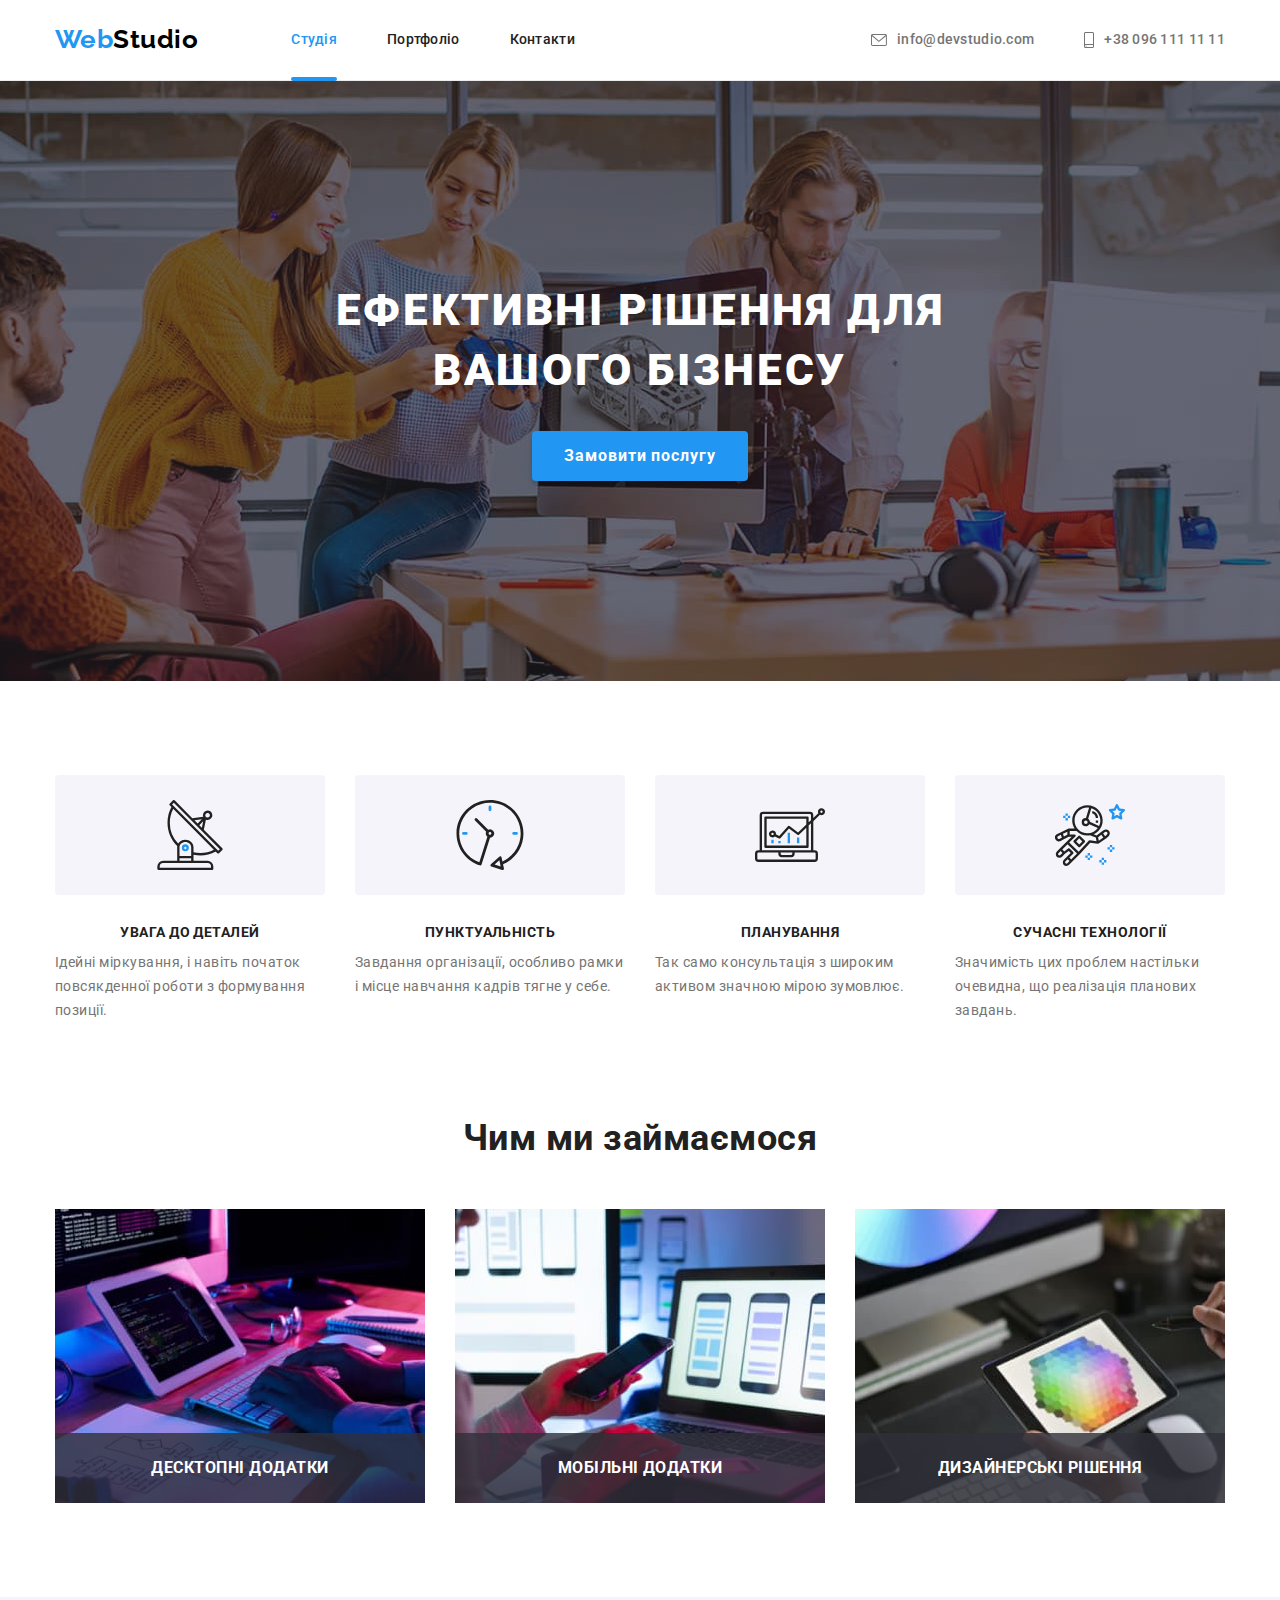
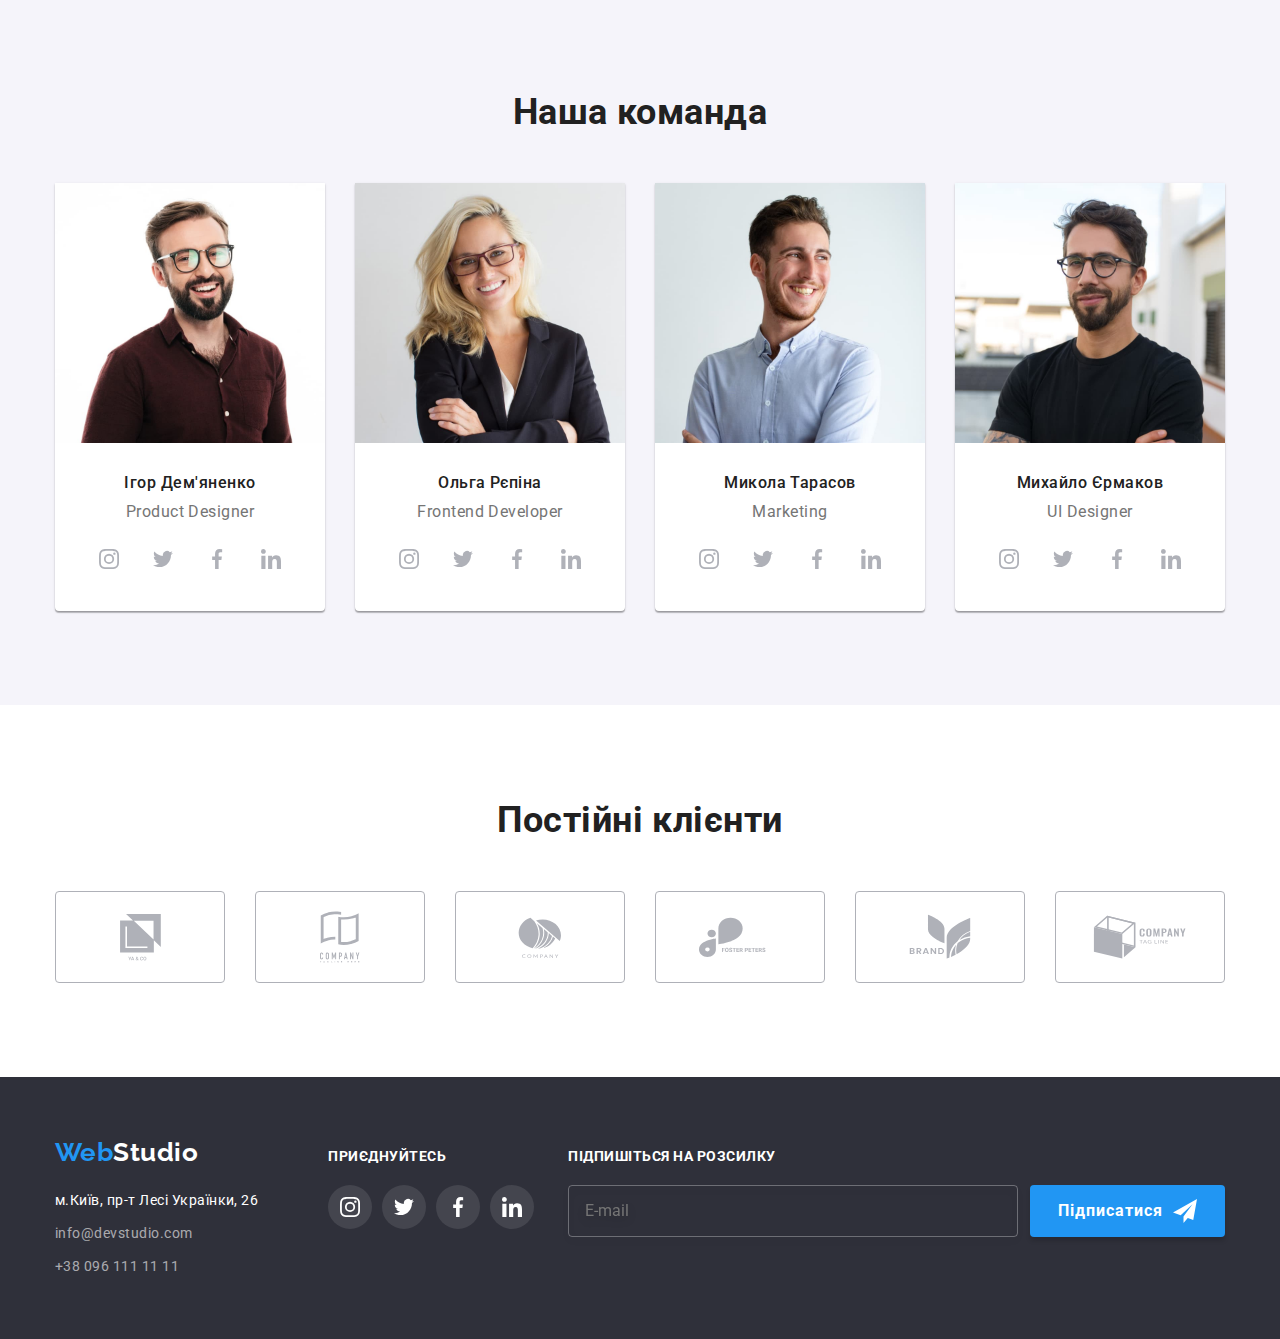
==== commit 288615d9: "added mob menu on portfolio" ====
--- a/index.html
+++ b/index.html
@@ -225,27 +225,48 @@
           <h2 class="section-title">Чим ми займаємося</h2>
           <ul class="section-components">
             <li class="occupation-thumb">
-              <img
-                src="./images/img1.jpg"
-                alt="набір коду на клавіатурі"
-                width="370"
-              />
+              <picture>
+                <source
+                  srcset="./images/img1.jpg 1x, ./images/img1@2x.jpg 2x"
+                />
+                <img
+                  src="./images/img1.jpg"
+                  alt="набір коду на клавіатурі"
+                  width="370"
+                />
+              </picture>
               <div class="occupation-thumb__image">
                 <p class="occupation-thumb__name">Десктопні додатки</p>
               </div>
             </li>
             <li class="occupation-thumb">
-              <img
-                src="./images/img2.jpg"
-                alt="макет майбутнього дизайну сторінки або застосунку"
-                width="370"
-              />
+              <picture>
+                <source
+                  srcset="./images/img2.jpg 1x, ./images/img2@2x.jpg 2x"
+                />
+                <img
+                  src="./images/img2.jpg"
+                  alt="макет майбутнього дизайну сторінки або застосунку"
+                  width="370"
+                />
+              </picture>
+
               <div class="occupation-thumb__image">
                 <p class="occupation-thumb__name">Мобільні додатки</p>
               </div>
             </li>
             <li class="occupation-thumb">
-              <img src="./images/img3.jpg" alt="палітра кольорів" width="370" />
+              <picture>
+                <source
+                  srcset="./images/img3.jpg 1x, ./images/img3@2x.jpg 2x"
+                />
+                <img
+                  src="./images/img3.jpg"
+                  alt="палітра кольорів"
+                  width="370"
+                />
+              </picture>
+
               <div class="occupation-thumb__image">
                 <p class="occupation-thumb__name">Дизайнерські рішення</p>
               </div>
@@ -839,6 +860,7 @@
     </div>
     <!-- Script of modal Icon -->
     <script src="./js/modal.js"></script>
+    <!-- Script of Modile Menu -->
     <script defer src="js/mobile-menu.js"></script>
   </body>
 </html>
--- a/css/main.min.css
+++ b/css/main.min.css
@@ -1 +1 @@
-:root{--logo-color: #2196f3;--logo-sec-color: #000000;--main-text-color: #212121;--second-text-color: #757575;--main-bkgrd-color: #ffffff;--second-bkgrd-color: #2f303a;--third-bkgrd-color: #f5f4fa;--link-footer-color: rgba(255, 255, 255, 0.6);--button-hero-active: #188ce8;--card-set-gap: 30px;--bkgrd-link-color: #afb1b8;--bkgrd-link-sec-color: rgba(255, 255, 255, 0.1);--transition-func: cubic-bezier(0.4, 0, 0.2, 1);--timing: 250ms}html{box-sizing:border-box}*,*::after,*::before{box-sizing:inherit}h1,h2,h3,h4,h5,h6,p,ul{margin-top:0;margin-bottom:0}body{font-family:Roboto,sans-serif;letter-spacing:.03em;color:var(--main-text-color);background-color:var(--main-bkgrd-color)}ul{list-style:none;padding-left:0}img{display:block;max-width:100%;height:auto}.visually-hidden{position:absolute;white-space:nowrap;width:1px;height:1px;overflow:hidden;border:0;padding:0;clip:rect(0 0 0 0);-webkit-clip-path:inset(50%);clip-path:inset(50%);margin:-1px}.container{position:relative;width:100%;padding-left:15px;padding-right:15px;margin-right:auto;margin-left:auto}@media screen and (min-width: 480px){.container{max-width:480px}}@media screen and (min-width: 768px){.container{max-width:768px}}@media screen and (min-width: 1200px){.container{max-width:1200px}}.section{padding-top:94px;padding-bottom:94px}.section-title{text-align:center;font-weight:700;line-height:1.17;margin-bottom:30px;font-size:28px}@media screen and (min-width: 1200px){.section-title{font-size:36px;margin-bottom:50px}}.section-components{display:flex;justify-content:center;flex-wrap:wrap;margin-top:-30px}@media screen and (min-width: 768px){.section-components{margin-left:-30px}}.section-components .occupation-thumb+.occupation-thumb{margin-left:30px}@media screen and (max-width: 1200px){.section.occupation{display:none}}.logo{font-family:Raleway;font-weight:700;font-size:24px;line-height:1.17;color:var(--logo-sec-color);text-decoration:none;padding-top:16px;padding-bottom:16px}@media screen and (min-width: 768px){.logo{padding-top:26px;padding-bottom:26px;margin-right:88px}}@media screen and (min-width: 1200px){.logo{font-size:26px;line-height:1.19;padding-top:24px;padding-bottom:25px;margin-right:93px}}.logo--accent{color:var(--logo-color)}.logo--footer{font-family:"Raleway";font-weight:700;font-size:26px;line-height:1.19;color:var(--main-bkgrd-color);text-decoration:none;margin-right:0;padding-top:0;padding-bottom:0}.page-header{border-bottom:1px solid #ececec}.menu-nav{display:flex;font-weight:500;font-size:14px;line-height:1.14;letter-spacing:.02em;color:var(--main-text-color)}.menu-nav__link{color:var(--main-text-color);text-decoration:none;padding-top:32px;padding-bottom:32px;display:inline-block;transition:color var(--timing) var(--transition-func)}.menu-nav__link--active{color:var(--logo-color);text-decoration:none;position:relative;padding-top:32px;padding-bottom:32px;display:inline-block}.menu-nav__link--active::after{content:"";display:block;width:100%;height:4px;background-color:var(--logo-color);border-radius:2px;position:absolute;left:0;bottom:-1px;transition:width var(--timing) var(--transition-func)}.menu-nav__link:hover,.menu-nav__link:focus{color:var(--logo-color)}.menu-nav .menu-nav__list+.menu-nav__list{margin-left:50px}@media screen and (max-width: 767px){.menu-nav{display:none}}.contacts{display:none}@media screen and (min-width: 768px){.contacts{font-size:12px;font-weight:500;line-height:1.16;letter-spacing:.02em;display:flex;flex-wrap:wrap;margin-left:auto}}@media screen and (min-width: 1200px){.contacts{font-size:14px;line-height:1.14;align-items:center}}@media screen and (max-width: 1199px){.contacts{flex-direction:column}}.contacts__link{color:var(--second-text-color);text-decoration:none;display:flex;align-items:center;justify-content:center;transition:color var(--timing) var(--transition-func)}@media screen and (min-width: 1200px){.contacts__link{padding-top:32px;padding-bottom:32px}}@media screen and (max-width: 1199px){.contacts__link+.contacts__link{padding-top:21px;padding-bottom:5px}}.contacts__link:hover,.contacts__link:focus{color:var(--logo-color)}.contacts__icon{margin-right:10px;fill:currentColor}.contacts__item{display:flex}@media screen and (min-width: 1200px){.contacts .contacts__item+.contacts__item{margin-left:50px}}@media screen and (max-width: 1199px){.contacts .contacts__item:first-child .contacts__link{padding-top:21px;padding-bottom:5px}.contacts .contacts__item+.contacts__item .contacts__link{padding-top:5px;padding-bottom:21px}}.hero{max-width:768px;height:400px;text-align:center;padding-top:118px;padding-bottom:118px;margin-left:auto;margin-right:auto;background-color:var(--second-bkgrd-color);background-image:linear-gradient(to right, rgba(47, 48, 58, 0.4), rgba(47, 48, 58, 0.4)),url("../images/mobile/bg_hero.jpg");background-position:center;background-size:cover;background-repeat:no-repeat}@media screen and (min-width: 768px){.hero{max-width:1200px;background-image:linear-gradient(to right, rgba(47, 48, 58, 0.4), rgba(47, 48, 58, 0.4)),url("../images/tablet/bg_hero.jpg")}}@media screen and (min-width: 1200px){.hero{max-width:1600px;height:600px;padding-top:200px;padding-bottom:200px;background-image:linear-gradient(to right, rgba(47, 48, 58, 0.4), rgba(47, 48, 58, 0.4)),url("../images/bg_hero.jpg")}}.hero__title{font-weight:900;font-size:26px;line-height:1.62;letter-spacing:.06em;text-transform:uppercase;color:var(--main-bkgrd-color);margin:0 auto 30px auto}@media screen and (min-width: 1200px){.hero__title{font-size:44px;line-height:1.36;width:696px}}@media screen and (max-width: 1199px){.hero__title{max-width:360px}}.main-nav{display:flex;align-items:center}.mobile-menu{position:fixed;z-index:1;top:0;left:0;width:100vw;height:100vh;display:flex;background-color:var(--main-bkgrd-color);flex-direction:column;padding:48px 40px;overflow-y:scroll;min-width:320px;transform:translateY(-100%);transition:transform 500ms cubic-bezier(0.4, 0, 0.2, 1);font-weight:500}.mobile-menu.is-open{transform:translateY(0)}.mobile-menu__link{font-size:40px;line-height:1.18;text-align:center;letter-spacing:.02em;color:var(--main-text-color);text-decoration:none}.mobile-menu__link--active{color:var(--logo-color)}.mobile-menu__link:hover,.mobile-menu__link:focus{color:var(--logo-color)}.mobile-menu-btn{z-index:3;position:absolute;top:10px;right:15px;display:inline-flex;margin:0;padding:0;background-color:rgba(0,0,0,0);cursor:pointer;border:none;margin-left:auto;fill:var(--main-text-color)}.mobile-menu-btn:hover,.mobile-menu-btn:focus{fill:var(--logo-color)}.mobile-menu-btn.is-open{position:fixed;top:10px;right:15px}.mobile-menu-btn.is-open .icon-mob-menu-close{display:block;z-index:1}.mobile-menu-btn.is-open .icon-mob-menu{display:none}.mobile-menu__tel{font-size:34px;line-height:1.17;letter-spacing:.02em;color:#2196f3;text-decoration:none;margin-top:302px}.mobile-menu__mail{font-size:24px;line-height:1.17;letter-spacing:.02em;color:var(--second-text-color);text-decoration:none;margin-top:32px}.mobile-menu__social-list{display:flex;flex-wrap:wrap;margin-top:64px}.mobile-menu__social-link{font-size:18px;line-height:1.22;letter-spacing:.02em;text-decoration:none;color:var(--logo-color)}.mobile-menu__social-item:not(:last-child){margin-right:10px;padding-right:10px;border-right:1px solid rgba(33,33,33,.2)}@media screen and (min-width: 768px){.mobile-menu{display:none}}.mobile-menu__item:not(:first-of-type){margin-top:32px}.mobile-menu-btn .icon-mob-menu-close{display:none}@media(min-width: 768px){.mobile-menu-btn{display:none}}.button{font-weight:700;font-size:16px;line-height:1.88;letter-spacing:.06em;color:var(--main-bkgrd-color);background-color:var(--logo-color);cursor:pointer;border-width:0;box-shadow:0px 4px 4px rgba(0,0,0,.15);border-radius:4px;padding:10px 32px;transition:background-color var(--timing) var(--transition-func)}.button:focus,.button:hover{background-color:var(--button-hero-active)}.features{margin-top:30px}@media screen and (min-width: 768px){.features{margin-left:30px;flex-basis:calc((100% - 60px)/2)}}@media screen and (min-width: 1200px){.features{flex-basis:calc((100% - 120px)/4)}}.features__subtitle{font-size:14px;font-weight:700;line-height:1.14;text-transform:uppercase;text-align:center;margin-bottom:10px}.features__text{font-size:14px;line-height:1.71;color:var(--second-text-color)}.features__block{display:flex;align-items:center;justify-content:center;height:120px;max-width:450px;background-color:var(--third-bkgrd-color);margin-bottom:30px;border-radius:4px}.occupation{padding-top:0}.occupation-thumb{position:relative}.occupation-thumb__image{position:absolute;content:"";bottom:0;left:0;display:inline-block;width:100%;height:70px;background-color:rgba(47,48,58,.8)}.occupation-thumb__name{position:absolute;display:block;width:100%;height:70px;bottom:0;font-weight:700;line-height:1.14;text-align:center;text-transform:uppercase;color:var(--main-bkgrd-color)}.team{background-color:var(--third-bkgrd-color)}.member-card{background:var(--main-bkgrd-color);margin-top:30px;box-shadow:0px 1px 3px rgba(0,0,0,.12),0px 1px 1px rgba(0,0,0,.14),0px 2px 1px rgba(0,0,0,.2);border-radius:0px 0px 4px 4px}@media screen and (min-width: 768px){.member-card{margin-left:30px;flex-basis:calc((100% - 60px)/2)}}@media screen and (min-width: 1200px){.member-card{flex-basis:calc((100% - 120px)/4)}}.member-card__name{font-weight:500;font-size:16px;line-height:1.19;text-align:center;margin-bottom:10px}.member-card__department{font-size:16px;line-height:1.19;text-align:center;color:var(--second-text-color);margin-bottom:16px}.member-card__block{padding:30px 32px}.member-card:last-child{margin-right:0}.social-block{display:flex;justify-content:center;align-items:center}.social-block__item+.social-block__item{margin-left:10px}.social-block__link{display:flex;justify-content:center;align-items:center;width:44px;height:44px;border-radius:50%;fill:var(--bkgrd-link-color);background-color:var(--main-bkgrd-color);transition:background-color var(--timing) var(--transition-func),fill var(--timing) var(--transition-func)}.social-block__link-footer{background-color:rgba(255,255,255,.1)}.social-block__link:hover,.social-block__link:focus{background-color:var(--logo-color);fill:var(--main-bkgrd-color)}.footer{background-color:var(--second-bkgrd-color);text-decoration:none;font-size:14px;line-height:1.71;text-align:center;padding-top:60px;padding-bottom:60px}@media screen and (min-width: 1200px){.footer{text-align:left}}.footer--position{flex-wrap:wrap}@media screen and (min-width: 768px){.footer--position{display:flex;align-items:baseline}}@media screen and (max-width: 1199px){.footer-address{flex-basis:50%}}.footer__title{font-weight:700;line-height:1.14;text-transform:uppercase;color:var(--main-bkgrd-color);margin-bottom:20px}@media screen and (max-width: 1199px){.footer__title{text-align:center}}.address{margin-top:20px}.address__link--accent{font-style:normal;color:var(--main-bkgrd-color);text-decoration:none}.address__link{font-style:normal;color:var(--link-footer-color);text-decoration:none;transition:color var(--timing) var(--transition-func)}.address__link:hover,.address__link:focus{color:var(--logo-color)}.address__item:not(:last-child){margin-bottom:8px}@media screen and (min-width: 1200px){.address__item:not(:last-child){margin-bottom:9px}}@media screen and (max-width: 1199px){.connect{flex-basis:50%}}@media screen and (max-width: 768px){.connect{margin-top:60px}}@media screen and (min-width: 1200px){.connect{margin-left:70px}}.connect .icon{fill:var(--main-bkgrd-color)}.connect .social-block-link{background-color:var(--bkgrd-link-sec-color);transition:background-color var(--timing) var(--transition-func)}.connect .social-block-link:focus,.connect .social-block-link:hover{background-color:var(--logo-color)}.connect .social-block__icon{fill:var(--main-bkgrd-color)}.signup{margin-left:auto;margin-top:60px}@media screen and (max-width: 1199px){.signup{flex-basis:100%}}@media screen and (min-width: 1200px){.signup{margin-top:0}}.signup__input{box-sizing:border-box;width:90vw;padding:15px 16px;font-size:16px;line-height:1.25;color:var(--link-footer-color);background-color:rgba(0,0,0,0);border:1px solid rgba(255,255,255,.3);filter:drop-shadow(0px 4px 4px rgba(0, 0, 0, 0.15));border-radius:4px;outline:none;transition:border var(--timing) var(--transition-func)}@media screen and (min-width: 1200px){.signup__input{width:358px}}@media screen and (min-width: 480px){.signup__input{width:450px}}.signup__input:focus{border:1px solid var(--logo-color)}.signup__form{display:flex;justify-content:center}@media screen and (max-width: 1199px){.signup__form{flex-direction:column;align-items:center}}.signup__button{display:flex;align-items:center;justify-content:center;padding:10px 28px;border:none;margin-top:20px;background:var(--logo-color);box-shadow:0px 4px 4px rgba(0,0,0,.15);border-radius:4px;font-weight:700;font-size:16px;line-height:1.99;letter-spacing:.06em;color:var(--main-bkgrd-color);transition:background-color var(--timing) var(--transition-func);cursor:pointer}@media screen and (min-width: 1200px){.signup__button{margin-left:12px;margin-top:0}}.signup__button:hover,.signup__button:focus{background-color:var(--button-hero-active)}.signup__icon{margin-left:10px;width:24px;height:24px;fill:var(--main-bkgrd-color)}.clients{display:flex;flex-wrap:wrap;justify-content:center}@media screen and (max-width: 1199px){.clients{margin-right:-30px;margin-top:-30px}}@media screen and (min-width: 1200px){.clients{margin-right:-30px;margin-top:-30px}}.clients__block{height:92px;flex-basis:calc((100% - 60px)/2);margin-right:30px;margin-top:30px}@media screen and (min-width: 768px){.clients__block{flex-basis:calc((100% - 90px)/3)}}@media screen and (min-width: 1200px){.clients__block{flex-basis:calc((100% - 180px)/6);margin-bottom:0}}.clients__link{display:flex;justify-content:center;align-items:center;height:100%;fill:var(--bkgrd-link-color);border-radius:4px;border:1px solid #afb1b8;transition:fill var(--timing) var(--transition-func),border-color var(--timing) var(--transition-func)}.clients__link:hover,.clients__link:focus{fill:var(--button-hero-active);border-color:var(--logo-color)}.filter{display:block;justify-content:center;margin-bottom:50px}.filter__button{font-weight:500;font-size:16px;line-height:1.62;text-align:center;color:var(--main-text-color);background-color:var(--third-bkgrd-color);cursor:pointer;padding:6px 22px;border-radius:4px;border:0;transition:color var(--timing) var(--transition-func),background-color var(--timing) var(--transition-func),box-shadow var(--timing) var(--transition-func)}.filter__button--active{color:var(--main-bkgrd-color);background-color:var(--logo-color);padding:6px 25px;box-shadow:0px 3px 1px rgba(0,0,0,.1),0px 1px 2px rgba(0,0,0,.08),0px 2px 2px rgba(0,0,0,.12)}.filter__button:hover,.filter__button:focus{color:var(--main-bkgrd-color);background-color:var(--logo-color);box-shadow:0px 3px 1px rgba(0,0,0,.1),0px 1px 2px rgba(0,0,0,.08),0px 2px 2px rgba(0,0,0,.12)}.filter__item:not(:last-child){margin-right:8px}.gallery{display:block;margin-left:calc(-1*var(--card-set-gap));margin-top:calc(-1*var(--card-set-gap))}.gallery__description{font-style:normal;font-weight:700;font-size:18px;line-height:2;letter-spacing:.06em;color:var(--main-text-color);margin-top:0;margin-bottom:4px}.gallery__division{font-size:16px;line-height:1.88;color:var(--second-text-color);font-style:normal;margin-top:0;margin-bottom:0}.gallery__link{text-decoration:none;margin-bottom:0;display:inline-block;transition:box-shadow var(--timing) var(--transition-func)}.gallery__link:hover,.gallery__link:focus{box-shadow:0px 1px 1px rgba(0,0,0,.12),0px 4px 4px rgba(0,0,0,.06),1px 4px 6px rgba(0,0,0,.16);cursor:pointer}.gallery__link:hover .overlay,.gallery__link:focus .overlay{transform:translateY(0)}.gallery__image{position:relative;overflow:hidden}.gallery__image .overlay__text{font-size:18px;line-height:1.56;color:var(--main-bkgrd-color);margin-bottom:0;padding:63px 24px}.gallery__item{margin-left:var(--card-set-gap);margin-top:var(--card-set-gap);flex-basis:calc(33.3333333333% - var(--card-set-gap))}.gallery__lowblock{padding:20px 24px;border-left:1px solid #eee;border-bottom:1px solid #eee;border-right:1px solid #eee}.overlay{position:absolute;top:0;left:0;width:100%;height:100%;background-color:rgba(33,150,243,.9);transition:transform var(--timing) var(--transition-func);transform:translateY(100%)}.backdrop{position:fixed;top:0;left:0;width:100%;height:100%;background-color:rgba(0,0,0,.2);opacity:1;transition:opacity var(--timing) var(--transition-func)}.backdrop.is-hidden{opacity:0;pointer-events:none;visibility:hidden;transition-property:opacity,visibility}.backdrop.is-hidden .modal{transform:scale(0.9) translate(-50%, -50%)}.modal{position:absolute;top:50%;left:50%;transform:scale(1) translate(-50%, -50%);transition:transform var(--timing) var(--transition-func);width:528px;padding:40px;background-color:var(--main-bkgrd-color);box-shadow:0px 1px 3px rgba(0,0,0,.12),0px 1px 1px rgba(0,0,0,.14),0px 2px 1px rgba(0,0,0,.2);border-radius:4px}.modal__close-btn{position:absolute;top:8px;right:8px;display:block;width:30px;height:30px;border-radius:50%;border:1px solid rgba(0,0,0,.1);background-color:var(--main-bkgrd-color);cursor:pointer;transition:fill var(--timing) var(--transition-func)}.modal__close-btn:hover,.modal__close-btn:focus{fill:var(--logo-color)}.form{margin-left:auto;margin-right:auto}.form__title{font-weight:700;font-size:20px;line-height:23px;text-align:center;color:var(--main-text-color);margin-bottom:12px}.form__field{display:block;position:relative;margin-bottom:10px}.form__field:nth-last-child(3){margin-bottom:0}.form__input{padding-left:42px;height:40px;width:100%;box-sizing:border-box;border:1px solid rgba(33,33,33,.2);border-radius:4px;transition:border var(--timing) var(--transition-func),fill var(--timing) var(--transition-func);cursor:pointer;outline:none}.form__input:focus{border:1px solid var(--logo-color)}.form__input:focus+.form__icon{fill:var(--logo-color)}.form__label{display:block;margin-bottom:4px;font-size:12px;line-height:1.17;letter-spacing:.01em;color:var(--second-text-color)}.form__icon{position:absolute;width:18px;height:18px;top:50%;left:12px;fill:currentColor;transition:fill var(--timing) var(--transition-func)}.form__checkbox{display:inline-flex;margin-top:20px;margin-bottom:30px;margin-left:12px;cursor:pointer}.form__checkbox-text{padding-left:15px;color:var(--second-text-color)}.form__checkbox-check:checked+.form__checkbox-icon{width:16px;height:15px;background-image:url(../images/icons/checkbox-checked.svg);background-color:var(--button-hero-active)}.form__link-checkbox{color:var(--logo-color)}.form__checkbox-icon{display:inline-block;width:16px;height:15px;margin-top:4px;margin-bottom:4px;background-image:url(../images/icons/checkbox-unchecked.svg);transition:background-image var(--timing) var(--transition-func),background-color var(--timing) var(--transition-func)}.form__text-area{resize:none;width:100%;height:120px;padding:12px 16px;font-size:12px;line-height:1.17;letter-spacing:.01em;border:1px solid rgba(33,33,33,.2);border-radius:4px;cursor:pointer;outline:none;transition:border var(--timing) var(--transition-func)}.form__text-area:focus{border:1px solid var(--logo-color)}.form__text-area::-moz-placeholder{color:rgba(117,117,117,.5)}.form__text-area:-ms-input-placeholder{color:rgba(117,117,117,.5)}.form__text-area::placeholder{color:rgba(117,117,117,.5)}.form__submit-button{width:200px;margin-right:auto;margin-left:auto;padding:10px 52px;font-weight:700;font-size:16px;line-height:1.88;display:block;align-items:center;text-align:center;letter-spacing:.06em;color:var(--main-bkgrd-color);background-color:var(--logo-color);box-shadow:0px 4px 4px rgba(0,0,0,.15);border-radius:4px;border:none;cursor:pointer;transition:background-color var(--timing) var(--transition-func)}.form__submit-button:hover,.form__submit-button:focus{background-color:var(--button-hero-active)}.textline{font-size:14px;line-height:1.71}/*# sourceMappingURL=main.min.css.map */+:root{--logo-color: #2196f3;--logo-sec-color: #000000;--main-text-color: #212121;--second-text-color: #757575;--main-bkgrd-color: #ffffff;--second-bkgrd-color: #2f303a;--third-bkgrd-color: #f5f4fa;--link-footer-color: rgba(255, 255, 255, 0.6);--button-hero-active: #188ce8;--card-set-gap: 30px;--bkgrd-link-color: #afb1b8;--bkgrd-link-sec-color: rgba(255, 255, 255, 0.1);--transition-func: cubic-bezier(0.4, 0, 0.2, 1);--timing: 250ms}html{box-sizing:border-box}*,*::after,*::before{box-sizing:inherit}h1,h2,h3,h4,h5,h6,p,ul{margin-top:0;margin-bottom:0}body{font-family:Roboto,sans-serif;letter-spacing:.03em;color:var(--main-text-color);background-color:var(--main-bkgrd-color)}ul{list-style:none;padding-left:0}img{display:block;max-width:100%;height:auto}.visually-hidden{position:absolute;white-space:nowrap;width:1px;height:1px;overflow:hidden;border:0;padding:0;clip:rect(0 0 0 0);-webkit-clip-path:inset(50%);clip-path:inset(50%);margin:-1px}.container{position:relative;width:100%;padding-left:15px;padding-right:15px;margin-right:auto;margin-left:auto}@media screen and (min-width: 480px){.container{max-width:480px}}@media screen and (min-width: 768px){.container{max-width:768px}}@media screen and (min-width: 1200px){.container{max-width:1200px}}.section{padding-top:60px;padding-bottom:60px}@media screen and (min-width: 1200px){.section{padding-top:94px;padding-bottom:94px}}.section-title{text-align:center;font-weight:700;line-height:1.17;margin-bottom:30px;font-size:28px}@media screen and (min-width: 1200px){.section-title{font-size:36px;margin-bottom:50px}}.section-components{display:flex;justify-content:center;flex-wrap:wrap;margin-top:-30px}@media screen and (min-width: 768px){.section-components{margin-left:-30px}}@media screen and (max-width: 1199px){.section.occupation{display:none}}.logo{font-family:Raleway;font-weight:700;font-size:24px;line-height:1.17;color:var(--logo-sec-color);text-decoration:none;padding-top:16px;padding-bottom:16px}@media screen and (min-width: 768px){.logo{padding-top:26px;padding-bottom:26px;margin-right:88px}}@media screen and (min-width: 1200px){.logo{font-size:26px;line-height:1.19;padding-top:24px;padding-bottom:25px;margin-right:93px}}.logo--accent{color:var(--logo-color)}.logo--footer{font-family:"Raleway";font-weight:700;font-size:26px;line-height:1.19;color:var(--main-bkgrd-color);text-decoration:none;margin-right:0;padding-top:0;padding-bottom:0}.page-header{border-bottom:1px solid #ececec}.menu-nav{display:flex;font-weight:500;font-size:14px;line-height:1.14;letter-spacing:.02em;color:var(--main-text-color)}.menu-nav__link{color:var(--main-text-color);text-decoration:none;padding-top:32px;padding-bottom:32px;display:inline-block;transition:color var(--timing) var(--transition-func)}.menu-nav__link--active{color:var(--logo-color);text-decoration:none;position:relative;padding-top:32px;padding-bottom:32px;display:inline-block}.menu-nav__link--active::after{content:"";display:block;width:100%;height:4px;background-color:var(--logo-color);border-radius:2px;position:absolute;left:0;bottom:-1px;transition:width var(--timing) var(--transition-func)}.menu-nav__link:hover,.menu-nav__link:focus{color:var(--logo-color)}.menu-nav .menu-nav__list+.menu-nav__list{margin-left:50px}@media screen and (max-width: 767px){.menu-nav{display:none}}.contacts{display:none}@media screen and (min-width: 768px){.contacts{font-size:12px;font-weight:500;line-height:1.16;letter-spacing:.02em;display:flex;flex-wrap:wrap;margin-left:auto}}@media screen and (min-width: 1200px){.contacts{font-size:14px;line-height:1.14;align-items:center}}@media screen and (max-width: 1199px){.contacts{flex-direction:column}}.contacts__link{color:var(--second-text-color);text-decoration:none;display:flex;align-items:center;justify-content:center;transition:color var(--timing) var(--transition-func)}@media screen and (min-width: 1200px){.contacts__link{padding-top:32px;padding-bottom:32px}}@media screen and (max-width: 1199px){.contacts__link+.contacts__link{padding-top:21px;padding-bottom:5px}}.contacts__link:hover,.contacts__link:focus{color:var(--logo-color)}.contacts__icon{margin-right:10px;fill:currentColor}.contacts__item{display:flex}@media screen and (min-width: 1200px){.contacts .contacts__item+.contacts__item{margin-left:50px}}@media screen and (max-width: 1199px){.contacts .contacts__item:first-child .contacts__link{padding-top:21px;padding-bottom:5px}.contacts .contacts__item+.contacts__item .contacts__link{padding-top:5px;padding-bottom:21px}}.hero{max-width:768px;height:400px;text-align:center;padding-top:118px;padding-bottom:118px;margin-left:auto;margin-right:auto;background-color:var(--second-bkgrd-color);background-image:linear-gradient(to right, rgba(47, 48, 58, 0.4), rgba(47, 48, 58, 0.4)),url("../images/mobile/bg_hero.jpeg");background-position:center;background-size:cover;background-repeat:no-repeat}@media screen and (min-width: 768px){.hero{max-width:1200px;background-image:linear-gradient(to right, rgba(47, 48, 58, 0.4), rgba(47, 48, 58, 0.4)),url("../images/tablet/bg_hero.jpg")}}@media screen and (min-width: 1200px){.hero{max-width:1600px;height:600px;padding-top:200px;padding-bottom:200px;background-image:linear-gradient(to right, rgba(47, 48, 58, 0.4), rgba(47, 48, 58, 0.4)),url("../images/bg_hero.jpg")}}.hero__title{font-weight:900;font-size:26px;line-height:1.62;letter-spacing:.06em;text-transform:uppercase;color:var(--main-bkgrd-color);margin:0 auto 30px auto}@media screen and (min-width: 1200px){.hero__title{font-size:44px;line-height:1.36;width:696px}}@media screen and (max-width: 1199px){.hero__title{max-width:360px}}@media screen and (min-device-pixel-ratio: 2),screen and (-webkit-min-device-pixel-ratio: 2),screen and (min-resolution: 192dpi),screen and (min-resolution: 2dppx){.hero{background-image:linear-gradient(to right, rgba(47, 48, 58, 0.4), rgba(47, 48, 58, 0.4)),url("../images/mobile/bg_hero@2x.jpg")}}@media screen and (min-device-pixel-ratio: 2)and (min-width: 768px),screen and (-webkit-min-device-pixel-ratio: 2)and (min-width: 768px),screen and (min-resolution: 192dpi)and (min-width: 768px),screen and (min-resolution: 2dppx)and (min-width: 768px){.hero{background-image:linear-gradient(to right, rgba(47, 48, 58, 0.4), rgba(47, 48, 58, 0.4)),url("../images/tablet/bg_hero@2x.jpg")}}@media screen and (min-device-pixel-ratio: 2)and (min-width: 1200px),screen and (-webkit-min-device-pixel-ratio: 2)and (min-width: 1200px),screen and (min-resolution: 192dpi)and (min-width: 1200px),screen and (min-resolution: 2dppx)and (min-width: 1200px){.hero{background-image:linear-gradient(to right, rgba(47, 48, 58, 0.4), rgba(47, 48, 58, 0.4)),url("../images/bg_hero@2x.jpg")}}.main-nav{display:flex;align-items:center}.mobile-menu{position:fixed;z-index:1;top:0;left:0;width:100vw;height:100vh;display:flex;background-color:var(--main-bkgrd-color);flex-direction:column;padding:48px 40px;overflow-y:scroll;min-width:320px;transform:translateY(-100%);transition:transform 500ms cubic-bezier(0.4, 0, 0.2, 1);font-weight:500}.mobile-menu.is-open{transform:translateY(0)}.mobile-menu__link{font-size:40px;line-height:1.18;text-align:center;letter-spacing:.02em;color:var(--main-text-color);text-decoration:none}.mobile-menu__link--active{color:var(--logo-color)}.mobile-menu__link:hover,.mobile-menu__link:focus{color:var(--logo-color)}.mobile-menu-btn{z-index:3;position:absolute;top:10px;right:15px;display:inline-flex;margin:0;padding:0;background-color:rgba(0,0,0,0);cursor:pointer;border:none;margin-left:auto;fill:var(--main-text-color)}.mobile-menu-btn:hover,.mobile-menu-btn:focus{fill:var(--logo-color)}.mobile-menu-btn.is-open{position:fixed;top:10px;right:15px}.mobile-menu-btn.is-open .icon-mob-menu-close{display:block;z-index:1}.mobile-menu-btn.is-open .icon-mob-menu{display:none}.mobile-menu__tel{font-size:34px;line-height:1.17;letter-spacing:.02em;color:#2196f3;text-decoration:none;margin-top:302px}.mobile-menu__mail{font-size:24px;line-height:1.17;letter-spacing:.02em;color:var(--second-text-color);text-decoration:none;margin-top:32px}.mobile-menu__social-list{display:flex;flex-wrap:wrap;margin-top:64px}.mobile-menu__social-link{font-size:18px;line-height:1.22;letter-spacing:.02em;text-decoration:none;color:var(--logo-color)}.mobile-menu__social-item:not(:last-child){margin-right:10px;padding-right:10px;border-right:1px solid rgba(33,33,33,.2)}@media screen and (min-width: 768px){.mobile-menu{display:none}}.mobile-menu__item:not(:first-of-type){margin-top:32px}.mobile-menu-btn .icon-mob-menu-close{display:none}@media(min-width: 768px){.mobile-menu-btn{display:none}}.button{font-weight:700;font-size:16px;line-height:1.88;letter-spacing:.06em;color:var(--main-bkgrd-color);background-color:var(--logo-color);cursor:pointer;border-width:0;box-shadow:0px 4px 4px rgba(0,0,0,.15);border-radius:4px;padding:10px 32px;transition:background-color var(--timing) var(--transition-func)}.button:focus,.button:hover{background-color:var(--button-hero-active)}.features{margin-top:30px}@media screen and (min-width: 768px){.features{margin-left:30px;flex-basis:calc((100% - 60px)/2)}}@media screen and (min-width: 1200px){.features{flex-basis:calc((100% - 120px)/4)}}.features__subtitle{font-size:14px;font-weight:700;line-height:1.14;text-transform:uppercase;text-align:center;margin-bottom:10px}.features__text{font-size:14px;line-height:1.71;color:var(--second-text-color)}.features__block{display:flex;align-items:center;justify-content:center;height:120px;max-width:450px;background-color:var(--third-bkgrd-color);margin-bottom:30px;border-radius:4px}.occupation{padding-top:0}.occupation-thumb{position:relative;margin-top:30px;margin-left:30px}.occupation-thumb__image{position:absolute;content:"";bottom:0;left:0;display:inline-block;width:100%;height:70px;background-color:rgba(47,48,58,.8)}.occupation-thumb__name{position:absolute;display:flex;justify-content:center;align-items:center;width:100%;height:70px;bottom:0;font-weight:700;line-height:1.14;text-align:center;text-transform:uppercase;color:var(--main-bkgrd-color)}.team{background-color:var(--third-bkgrd-color)}.member-card{background:var(--main-bkgrd-color);margin-top:30px;box-shadow:0px 1px 3px rgba(0,0,0,.12),0px 1px 1px rgba(0,0,0,.14),0px 2px 1px rgba(0,0,0,.2);border-radius:0px 0px 4px 4px}@media screen and (min-width: 768px){.member-card{margin-left:30px;flex-basis:calc((100% - 60px)/2)}}@media screen and (min-width: 1200px){.member-card{flex-basis:calc((100% - 120px)/4)}}.member-card__name{font-weight:500;font-size:16px;line-height:1.19;text-align:center;margin-bottom:10px}.member-card__department{font-size:16px;line-height:1.19;text-align:center;color:var(--second-text-color);margin-bottom:16px}.member-card__block{padding:30px 32px}.member-card:last-child{margin-right:0}.social-block{display:flex;justify-content:center;align-items:center}.social-block__item+.social-block__item{margin-left:10px}.social-block__link{display:flex;justify-content:center;align-items:center;width:44px;height:44px;border-radius:50%;fill:var(--bkgrd-link-color);background-color:var(--main-bkgrd-color);transition:background-color var(--timing) var(--transition-func),fill var(--timing) var(--transition-func)}.social-block__link-footer{background-color:rgba(255,255,255,.1)}.social-block__link:hover,.social-block__link:focus{background-color:var(--logo-color);fill:var(--main-bkgrd-color)}.footer{background-color:var(--second-bkgrd-color);text-decoration:none;font-size:14px;line-height:1.71;text-align:center;padding-top:60px;padding-bottom:60px}@media screen and (min-width: 1200px){.footer{text-align:left}}.footer--position{flex-wrap:wrap}@media screen and (min-width: 768px){.footer--position{display:flex;align-items:baseline}}@media screen and (max-width: 1199px){.footer-address{flex-basis:50%}}.footer__title{font-weight:700;line-height:1.14;text-transform:uppercase;color:var(--main-bkgrd-color);margin-bottom:20px}@media screen and (max-width: 1199px){.footer__title{text-align:center}}.address{margin-top:20px}.address__link--accent{font-style:normal;color:var(--main-bkgrd-color);text-decoration:none}.address__link{font-style:normal;color:var(--link-footer-color);text-decoration:none;transition:color var(--timing) var(--transition-func)}.address__link:hover,.address__link:focus{color:var(--logo-color)}.address__item:not(:last-child){margin-bottom:8px}@media screen and (min-width: 1200px){.address__item:not(:last-child){margin-bottom:9px}}@media screen and (max-width: 1199px){.connect{flex-basis:50%}}@media screen and (max-width: 768px){.connect{margin-top:60px}}@media screen and (min-width: 1200px){.connect{margin-left:70px}}.connect .icon{fill:var(--main-bkgrd-color)}.connect .social-block-link{background-color:var(--bkgrd-link-sec-color);transition:background-color var(--timing) var(--transition-func)}.connect .social-block-link:focus,.connect .social-block-link:hover{background-color:var(--logo-color)}.connect .social-block__icon{fill:var(--main-bkgrd-color)}.signup{margin-left:auto;margin-top:60px}@media screen and (max-width: 1199px){.signup{flex-basis:100%}}@media screen and (min-width: 1200px){.signup{margin-top:0}}.signup__input{box-sizing:border-box;width:90vw;padding:15px 16px;font-size:16px;line-height:1.25;color:var(--link-footer-color);background-color:rgba(0,0,0,0);border:1px solid rgba(255,255,255,.3);filter:drop-shadow(0px 4px 4px rgba(0, 0, 0, 0.15));border-radius:4px;outline:none;transition:border var(--timing) var(--transition-func)}@media screen and (min-width: 1200px){.signup__input{width:358px}}@media screen and (min-width: 480px){.signup__input{width:450px}}.signup__input:focus{border:1px solid var(--logo-color)}.signup__form{display:flex;justify-content:center}@media screen and (max-width: 1199px){.signup__form{flex-direction:column;align-items:center}}.signup__button{display:flex;align-items:center;justify-content:center;padding:10px 28px;border:none;margin-top:20px;background:var(--logo-color);box-shadow:0px 4px 4px rgba(0,0,0,.15);border-radius:4px;font-weight:700;font-size:16px;line-height:1.99;letter-spacing:.06em;color:var(--main-bkgrd-color);transition:background-color var(--timing) var(--transition-func);cursor:pointer}@media screen and (min-width: 1200px){.signup__button{margin-left:12px;margin-top:0}}.signup__button:hover,.signup__button:focus{background-color:var(--button-hero-active)}.signup__icon{margin-left:10px;width:24px;height:24px;fill:var(--main-bkgrd-color)}.clients{display:flex;flex-wrap:wrap;justify-content:center}@media screen and (max-width: 1199px){.clients{margin-right:-30px;margin-top:-30px}}@media screen and (min-width: 1200px){.clients{margin-right:-30px;margin-top:-30px}}.clients__block{height:92px;flex-basis:calc((100% - 60px)/2);margin-right:30px;margin-top:30px}@media screen and (min-width: 768px){.clients__block{flex-basis:calc((100% - 90px)/3)}}@media screen and (min-width: 1200px){.clients__block{flex-basis:calc((100% - 180px)/6);margin-bottom:0}}.clients__link{display:flex;justify-content:center;align-items:center;height:100%;fill:var(--bkgrd-link-color);border-radius:4px;border:1px solid #afb1b8;transition:fill var(--timing) var(--transition-func),border-color var(--timing) var(--transition-func)}.clients__link:hover,.clients__link:focus{fill:var(--button-hero-active);border-color:var(--logo-color)}.filter{display:flex;flex-wrap:wrap;margin-bottom:40px}@media screen and (min-width: 768px){.filter{margin-bottom:30px;justify-content:center}}@media screen and (min-width: 1200px){.filter{margin-bottom:50px}}.filter__button{font-weight:500;font-size:16px;line-height:1.62;text-align:center;color:var(--main-text-color);background-color:var(--third-bkgrd-color);cursor:pointer;padding:6px 22px;border-radius:4px;border:0;transition:color var(--timing) var(--transition-func),background-color var(--timing) var(--transition-func),box-shadow var(--timing) var(--transition-func)}.filter__button--active{color:var(--main-bkgrd-color);background-color:var(--logo-color);padding:6px 25px;box-shadow:0px 3px 1px rgba(0,0,0,.1),0px 1px 2px rgba(0,0,0,.08),0px 2px 2px rgba(0,0,0,.12)}.filter__button:hover,.filter__button:focus{color:var(--main-bkgrd-color);background-color:var(--logo-color);box-shadow:0px 3px 1px rgba(0,0,0,.1),0px 1px 2px rgba(0,0,0,.08),0px 2px 2px rgba(0,0,0,.12)}.filter__item:not(:last-child){margin-right:8px}.filter__item:first-child{margin-bottom:15px}@media screen and (min-width: 768px){.filter__item:first-child{margin-bottom:0}}.gallery{display:flex;flex-wrap:wrap;margin-top:calc(-1*var(--card-set-gap))}@media screen and (min-width: 768px){.gallery{margin-left:calc(-1*var(--card-set-gap))}}.gallery__description{font-style:normal;font-weight:700;font-size:18px;line-height:2;letter-spacing:.06em;color:var(--main-text-color);margin-top:0;margin-bottom:4px}.gallery__division{font-size:16px;line-height:1.88;color:var(--second-text-color);font-style:normal;margin-top:0;margin-bottom:0}.gallery__link{text-decoration:none;margin-bottom:0;display:inline-block;height:100%;transition:box-shadow var(--timing) var(--transition-func)}.gallery__link:hover,.gallery__link:focus{box-shadow:0px 1px 1px rgba(0,0,0,.12),0px 4px 4px rgba(0,0,0,.06),1px 4px 6px rgba(0,0,0,.16);cursor:pointer}.gallery__link:hover .overlay,.gallery__link:focus .overlay{transform:translateY(0)}.gallery__image{position:relative;overflow:hidden}.gallery__image .overlay__text{font-size:18px;line-height:1.56;color:var(--main-bkgrd-color);margin-bottom:0;padding:63px 24px}.gallery__item{margin-top:var(--card-set-gap);border-left:1px solid #eee;border-bottom:1px solid #eee;border-right:1px solid #eee}@media screen and (min-width: 768px){.gallery__item{flex-basis:calc((100% - 2*var(--card-set-gap))/2);margin-left:var(--card-set-gap)}}@media screen and (min-width: 1200px){.gallery__item{flex-basis:calc(33.3333333333% - var(--card-set-gap))}}.gallery__lowblock{padding:20px 24px}.overlay{position:absolute;top:0;left:0;width:100%;height:100%;background-color:rgba(33,150,243,.9);transition:transform var(--timing) var(--transition-func);transform:translateY(100%)}.backdrop{position:fixed;top:0;left:0;width:100%;height:100%;background-color:rgba(0,0,0,.2);opacity:1;transition:opacity var(--timing) var(--transition-func)}.backdrop.is-hidden{opacity:0;pointer-events:none;visibility:hidden;transition-property:opacity,visibility}.backdrop.is-hidden .modal{transform:scale(0.9) translate(-50%, -50%)}.modal{position:absolute;top:50%;left:50%;transform:scale(1) translate(-50%, -50%);transition:transform var(--timing) var(--transition-func);width:450px;padding:40px;min-width:320px;max-width:100%;background-color:var(--main-bkgrd-color);box-shadow:0px 1px 3px rgba(0,0,0,.12),0px 1px 1px rgba(0,0,0,.14),0px 2px 1px rgba(0,0,0,.2);border-radius:4px}@media screen and (min-width: 1200px){.modal{width:528px}}.modal__close-btn{position:absolute;top:8px;right:8px;display:block;width:30px;height:30px;border-radius:50%;border:1px solid rgba(0,0,0,.1);background-color:var(--main-bkgrd-color);cursor:pointer;transition:fill var(--timing) var(--transition-func)}.modal__close-btn:hover,.modal__close-btn:focus{fill:var(--logo-color)}.form{margin-left:auto;margin-right:auto}.form__title{font-weight:700;font-size:20px;line-height:1.5;text-align:center;color:var(--main-text-color);margin-bottom:12px}@media screen and (min-width: 1200px){.form__title{line-height:1.15}}.form__field{display:block;position:relative;margin-bottom:10px}.form__field:nth-last-child(3){margin-bottom:0}.form__input{padding-left:42px;height:40px;width:100%;box-sizing:border-box;border:1px solid rgba(33,33,33,.2);border-radius:4px;transition:border var(--timing) var(--transition-func),fill var(--timing) var(--transition-func);cursor:pointer;outline:none}.form__input:focus{border:1px solid var(--logo-color)}.form__input:focus+.form__icon{fill:var(--logo-color)}.form__label{display:block;margin-bottom:4px;font-size:12px;line-height:1.17;letter-spacing:.01em;color:var(--second-text-color)}.form__icon{position:absolute;width:18px;height:18px;top:50%;left:12px;fill:currentColor;transition:fill var(--timing) var(--transition-func)}.form__checkbox{display:flex;align-items:center;margin-top:20px;margin-bottom:30px;cursor:pointer}@media screen and (min-width: 1200px){.form__checkbox{margin-left:12px}}.form__checkbox-text{padding-left:8px;color:var(--second-text-color)}.form__checkbox-check:checked+.form__checkbox-icon{width:16px;height:15px;background-image:url(../images/icons/checkbox-checked.svg);background-color:var(--button-hero-active)}.form__link-checkbox{color:var(--logo-color)}.form__checkbox-icon{display:inline-block;width:16px;height:15px;margin-top:4px;margin-bottom:4px;background-image:url(../images/icons/checkbox-unchecked.svg);transition:background-image var(--timing) var(--transition-func),background-color var(--timing) var(--transition-func)}.form__text-area{resize:none;width:100%;height:120px;padding:12px 16px;font-size:12px;line-height:1.17;letter-spacing:.01em;border:1px solid rgba(33,33,33,.2);border-radius:4px;cursor:pointer;outline:none;transition:border var(--timing) var(--transition-func)}.form__text-area:focus{border:1px solid var(--logo-color)}.form__text-area::-moz-placeholder{color:rgba(117,117,117,.5)}.form__text-area:-ms-input-placeholder{color:rgba(117,117,117,.5)}.form__text-area::placeholder{color:rgba(117,117,117,.5)}.form__submit-button{width:200px;margin-right:auto;margin-left:auto;padding:10px 52px;font-weight:700;font-size:16px;line-height:1.88;display:block;align-items:center;text-align:center;letter-spacing:.06em;color:var(--main-bkgrd-color);background-color:var(--logo-color);box-shadow:0px 4px 4px rgba(0,0,0,.15);border-radius:4px;border:none;cursor:pointer;transition:background-color var(--timing) var(--transition-func)}.form__submit-button:hover,.form__submit-button:focus{background-color:var(--button-hero-active)}.textline{font-size:12px;line-height:1.17}@media screen and (min-width: 1199px){.textline{font-size:14px;line-height:1.71}}/*# sourceMappingURL=main.min.css.map */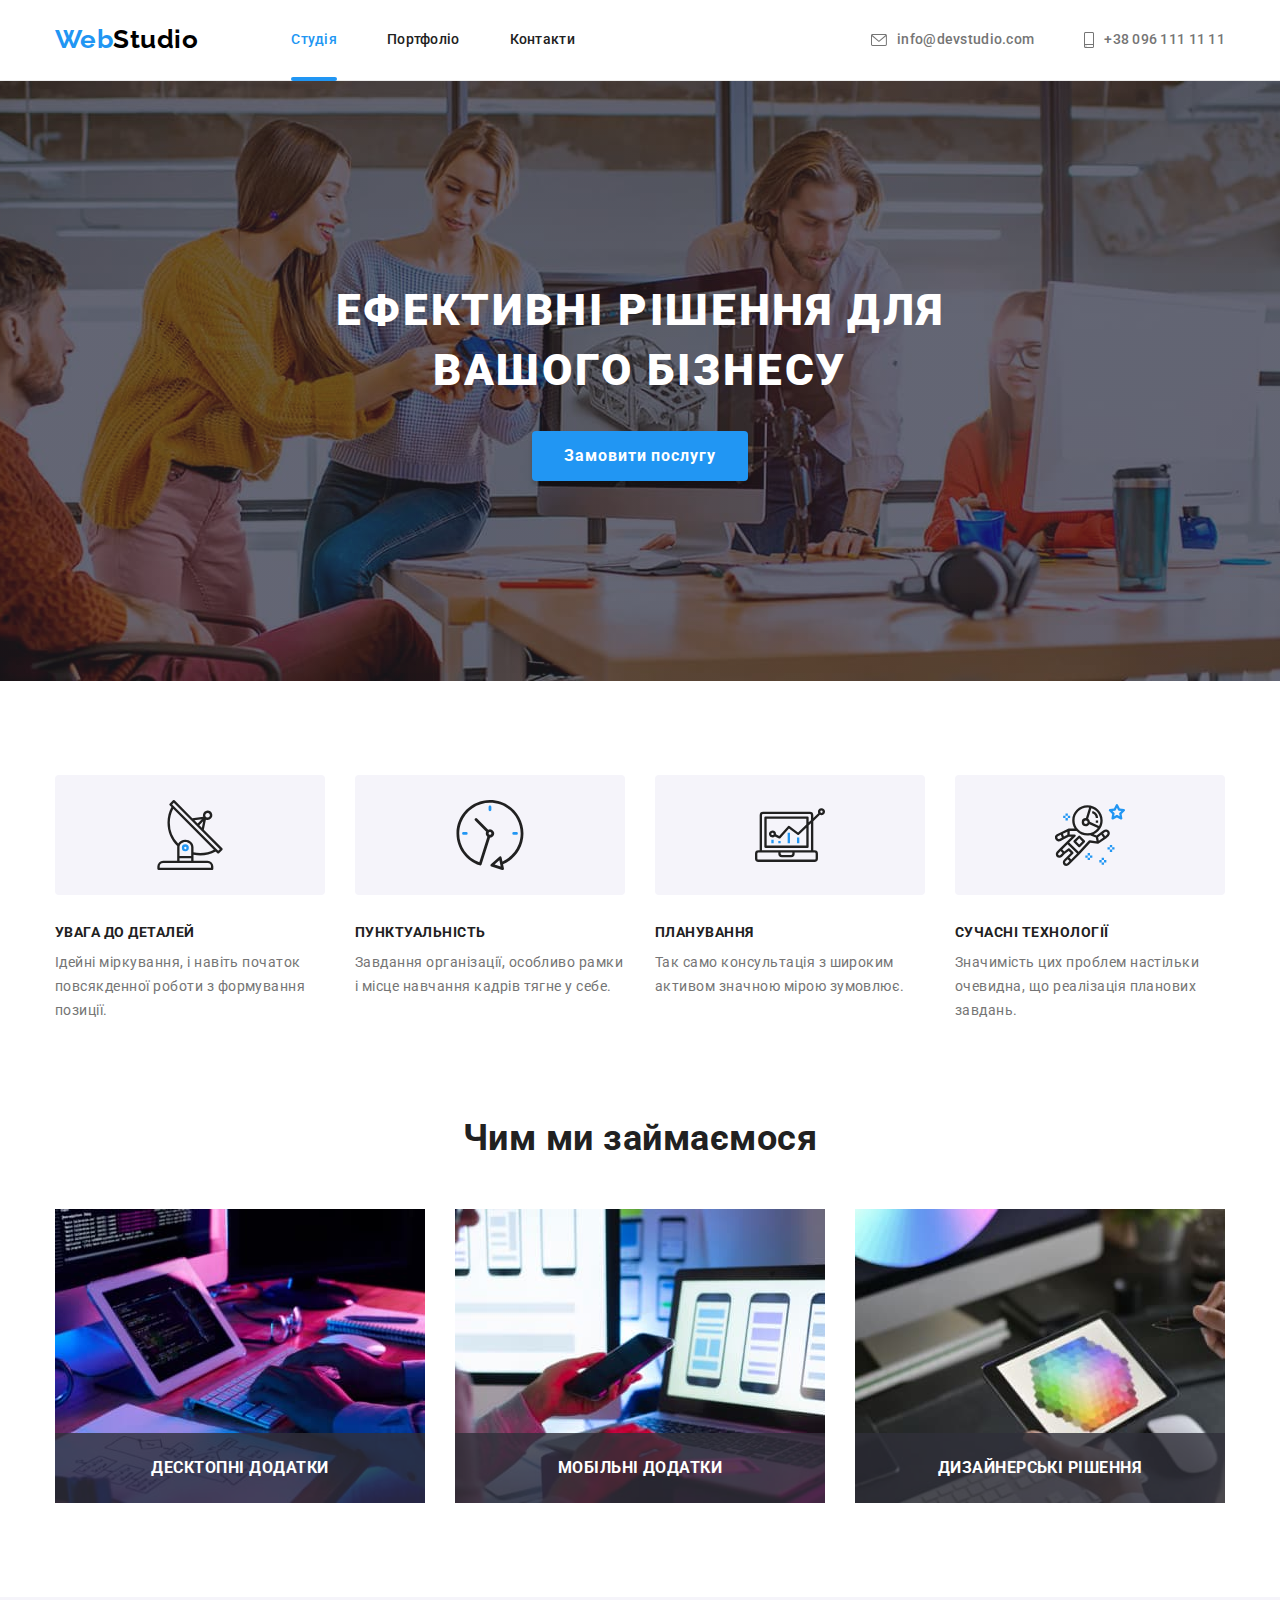
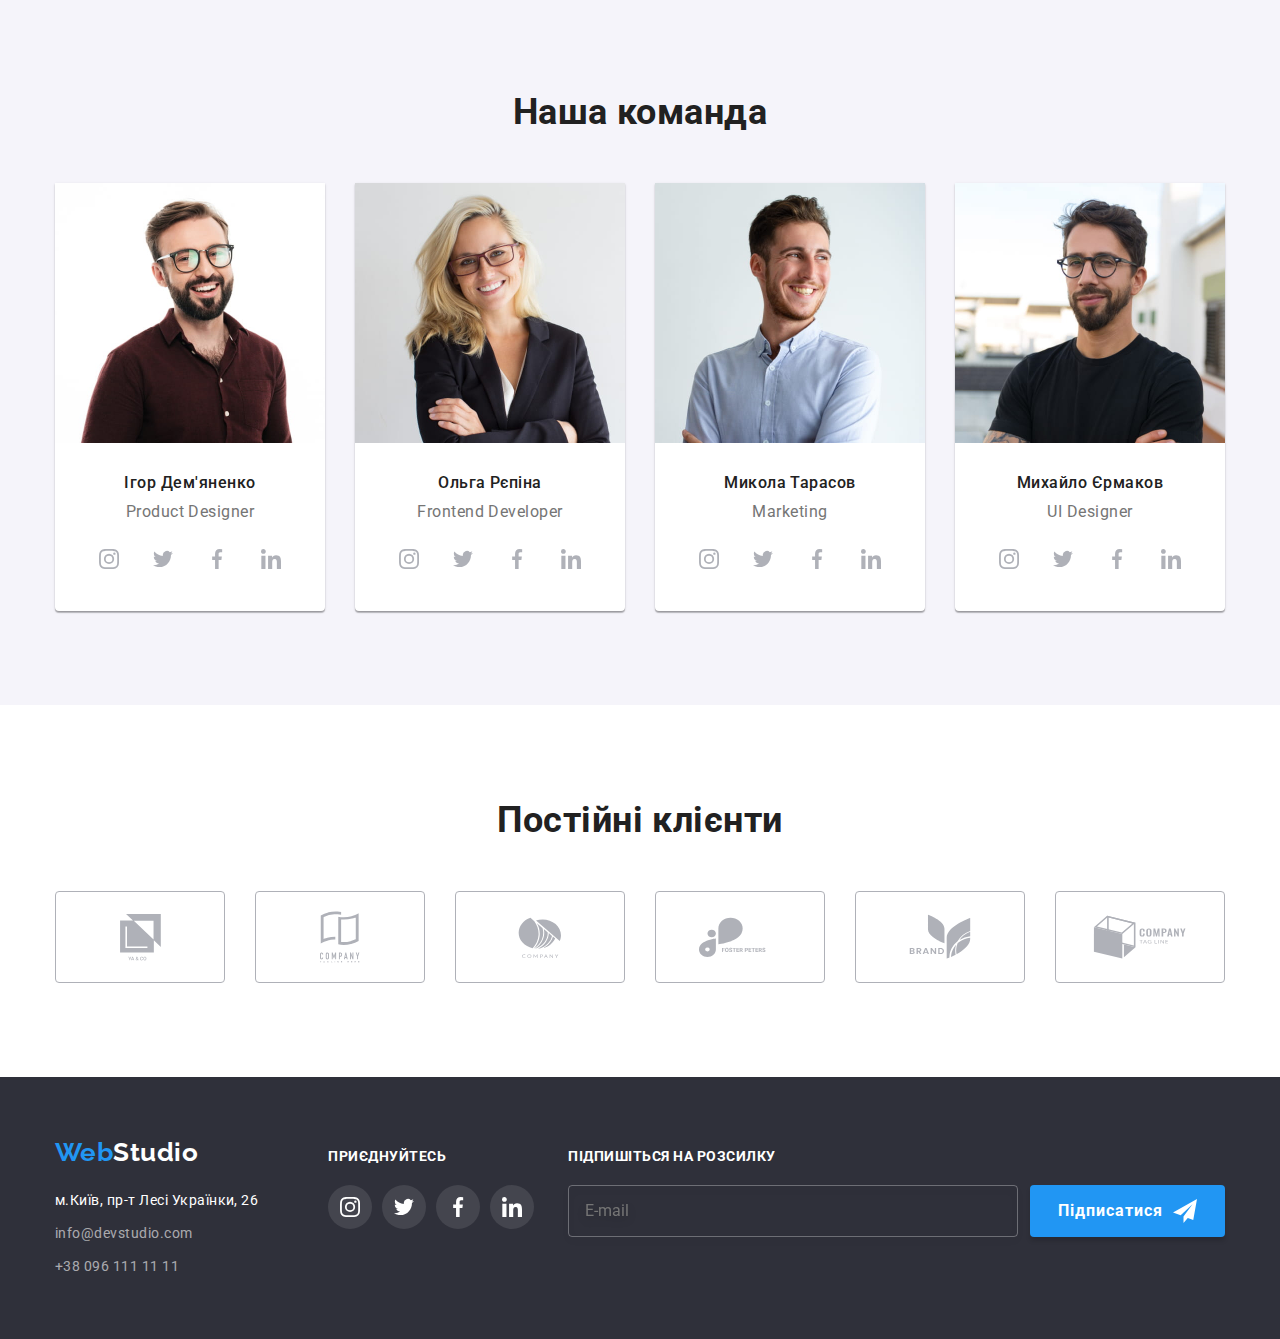
==== commit 35675ae9: "mob menu margin top auto + some other changes" ====
--- a/index.html
+++ b/index.html
@@ -852,7 +852,7 @@
           <button type="submit" class="form__submit-button">Відправити</button>
         </form>
         <button class="modal__close-btn" data-modal-close>
-          <svg width="11" height="11">
+          <svg width="20" height="28">
             <use href="./images/icons.svg#icon-modal-close"></use>
           </svg>
         </button>
--- a/css/main.min.css
+++ b/css/main.min.css
@@ -1 +1 @@
-:root{--logo-color: #2196f3;--logo-sec-color: #000000;--main-text-color: #212121;--second-text-color: #757575;--main-bkgrd-color: #ffffff;--second-bkgrd-color: #2f303a;--third-bkgrd-color: #f5f4fa;--link-footer-color: rgba(255, 255, 255, 0.6);--button-hero-active: #188ce8;--card-set-gap: 30px;--bkgrd-link-color: #afb1b8;--bkgrd-link-sec-color: rgba(255, 255, 255, 0.1);--transition-func: cubic-bezier(0.4, 0, 0.2, 1);--timing: 250ms}html{box-sizing:border-box}*,*::after,*::before{box-sizing:inherit}h1,h2,h3,h4,h5,h6,p,ul{margin-top:0;margin-bottom:0}body{font-family:Roboto,sans-serif;letter-spacing:.03em;color:var(--main-text-color);background-color:var(--main-bkgrd-color)}ul{list-style:none;padding-left:0}img{display:block;max-width:100%;height:auto}.visually-hidden{position:absolute;white-space:nowrap;width:1px;height:1px;overflow:hidden;border:0;padding:0;clip:rect(0 0 0 0);-webkit-clip-path:inset(50%);clip-path:inset(50%);margin:-1px}.container{position:relative;width:100%;padding-left:15px;padding-right:15px;margin-right:auto;margin-left:auto}@media screen and (min-width: 480px){.container{max-width:480px}}@media screen and (min-width: 768px){.container{max-width:768px}}@media screen and (min-width: 1200px){.container{max-width:1200px}}.section{padding-top:60px;padding-bottom:60px}@media screen and (min-width: 1200px){.section{padding-top:94px;padding-bottom:94px}}.section-title{text-align:center;font-weight:700;line-height:1.17;margin-bottom:30px;font-size:28px}@media screen and (min-width: 1200px){.section-title{font-size:36px;margin-bottom:50px}}.section-components{display:flex;justify-content:center;flex-wrap:wrap;margin-top:-30px}@media screen and (min-width: 768px){.section-components{margin-left:-30px}}@media screen and (max-width: 1199px){.section.occupation{display:none}}.logo{font-family:Raleway;font-weight:700;font-size:24px;line-height:1.17;color:var(--logo-sec-color);text-decoration:none;padding-top:16px;padding-bottom:16px}@media screen and (min-width: 768px){.logo{padding-top:26px;padding-bottom:26px;margin-right:88px}}@media screen and (min-width: 1200px){.logo{font-size:26px;line-height:1.19;padding-top:24px;padding-bottom:25px;margin-right:93px}}.logo--accent{color:var(--logo-color)}.logo--footer{font-family:"Raleway";font-weight:700;font-size:26px;line-height:1.19;color:var(--main-bkgrd-color);text-decoration:none;margin-right:0;padding-top:0;padding-bottom:0}.page-header{border-bottom:1px solid #ececec}.menu-nav{display:flex;font-weight:500;font-size:14px;line-height:1.14;letter-spacing:.02em;color:var(--main-text-color)}.menu-nav__link{color:var(--main-text-color);text-decoration:none;padding-top:32px;padding-bottom:32px;display:inline-block;transition:color var(--timing) var(--transition-func)}.menu-nav__link--active{color:var(--logo-color);text-decoration:none;position:relative;padding-top:32px;padding-bottom:32px;display:inline-block}.menu-nav__link--active::after{content:"";display:block;width:100%;height:4px;background-color:var(--logo-color);border-radius:2px;position:absolute;left:0;bottom:-1px;transition:width var(--timing) var(--transition-func)}.menu-nav__link:hover,.menu-nav__link:focus{color:var(--logo-color)}.menu-nav .menu-nav__list+.menu-nav__list{margin-left:50px}@media screen and (max-width: 767px){.menu-nav{display:none}}.contacts{display:none}@media screen and (min-width: 768px){.contacts{font-size:12px;font-weight:500;line-height:1.16;letter-spacing:.02em;display:flex;flex-wrap:wrap;margin-left:auto}}@media screen and (min-width: 1200px){.contacts{font-size:14px;line-height:1.14;align-items:center}}@media screen and (max-width: 1199px){.contacts{flex-direction:column}}.contacts__link{color:var(--second-text-color);text-decoration:none;display:flex;align-items:center;justify-content:center;transition:color var(--timing) var(--transition-func)}@media screen and (min-width: 1200px){.contacts__link{padding-top:32px;padding-bottom:32px}}@media screen and (max-width: 1199px){.contacts__link+.contacts__link{padding-top:21px;padding-bottom:5px}}.contacts__link:hover,.contacts__link:focus{color:var(--logo-color)}.contacts__icon{margin-right:10px;fill:currentColor}.contacts__item{display:flex}@media screen and (min-width: 1200px){.contacts .contacts__item+.contacts__item{margin-left:50px}}@media screen and (max-width: 1199px){.contacts .contacts__item:first-child .contacts__link{padding-top:21px;padding-bottom:5px}.contacts .contacts__item+.contacts__item .contacts__link{padding-top:5px;padding-bottom:21px}}.hero{max-width:768px;height:400px;text-align:center;padding-top:118px;padding-bottom:118px;margin-left:auto;margin-right:auto;background-color:var(--second-bkgrd-color);background-image:linear-gradient(to right, rgba(47, 48, 58, 0.4), rgba(47, 48, 58, 0.4)),url("../images/mobile/bg_hero.jpeg");background-position:center;background-size:cover;background-repeat:no-repeat}@media screen and (min-width: 768px){.hero{max-width:1200px;background-image:linear-gradient(to right, rgba(47, 48, 58, 0.4), rgba(47, 48, 58, 0.4)),url("../images/tablet/bg_hero.jpg")}}@media screen and (min-width: 1200px){.hero{max-width:1600px;height:600px;padding-top:200px;padding-bottom:200px;background-image:linear-gradient(to right, rgba(47, 48, 58, 0.4), rgba(47, 48, 58, 0.4)),url("../images/bg_hero.jpg")}}.hero__title{font-weight:900;font-size:26px;line-height:1.62;letter-spacing:.06em;text-transform:uppercase;color:var(--main-bkgrd-color);margin:0 auto 30px auto}@media screen and (min-width: 1200px){.hero__title{font-size:44px;line-height:1.36;width:696px}}@media screen and (max-width: 1199px){.hero__title{max-width:360px}}@media screen and (min-device-pixel-ratio: 2),screen and (-webkit-min-device-pixel-ratio: 2),screen and (min-resolution: 192dpi),screen and (min-resolution: 2dppx){.hero{background-image:linear-gradient(to right, rgba(47, 48, 58, 0.4), rgba(47, 48, 58, 0.4)),url("../images/mobile/bg_hero@2x.jpg")}}@media screen and (min-device-pixel-ratio: 2)and (min-width: 768px),screen and (-webkit-min-device-pixel-ratio: 2)and (min-width: 768px),screen and (min-resolution: 192dpi)and (min-width: 768px),screen and (min-resolution: 2dppx)and (min-width: 768px){.hero{background-image:linear-gradient(to right, rgba(47, 48, 58, 0.4), rgba(47, 48, 58, 0.4)),url("../images/tablet/bg_hero@2x.jpg")}}@media screen and (min-device-pixel-ratio: 2)and (min-width: 1200px),screen and (-webkit-min-device-pixel-ratio: 2)and (min-width: 1200px),screen and (min-resolution: 192dpi)and (min-width: 1200px),screen and (min-resolution: 2dppx)and (min-width: 1200px){.hero{background-image:linear-gradient(to right, rgba(47, 48, 58, 0.4), rgba(47, 48, 58, 0.4)),url("../images/bg_hero@2x.jpg")}}.main-nav{display:flex;align-items:center}.mobile-menu{position:fixed;z-index:1;top:0;left:0;width:100vw;height:100vh;display:flex;background-color:var(--main-bkgrd-color);flex-direction:column;padding:48px 40px;overflow-y:scroll;min-width:320px;transform:translateY(-100%);transition:transform 500ms cubic-bezier(0.4, 0, 0.2, 1);font-weight:500}.mobile-menu.is-open{transform:translateY(0)}.mobile-menu__link{font-size:40px;line-height:1.18;text-align:center;letter-spacing:.02em;color:var(--main-text-color);text-decoration:none}.mobile-menu__link--active{color:var(--logo-color)}.mobile-menu__link:hover,.mobile-menu__link:focus{color:var(--logo-color)}.mobile-menu-btn{z-index:3;position:absolute;top:10px;right:15px;display:inline-flex;margin:0;padding:0;background-color:rgba(0,0,0,0);cursor:pointer;border:none;margin-left:auto;fill:var(--main-text-color)}.mobile-menu-btn:hover,.mobile-menu-btn:focus{fill:var(--logo-color)}.mobile-menu-btn.is-open{position:fixed;top:10px;right:15px}.mobile-menu-btn.is-open .icon-mob-menu-close{display:block;z-index:1}.mobile-menu-btn.is-open .icon-mob-menu{display:none}.mobile-menu__tel{font-size:34px;line-height:1.17;letter-spacing:.02em;color:#2196f3;text-decoration:none;margin-top:302px}.mobile-menu__mail{font-size:24px;line-height:1.17;letter-spacing:.02em;color:var(--second-text-color);text-decoration:none;margin-top:32px}.mobile-menu__social-list{display:flex;flex-wrap:wrap;margin-top:64px}.mobile-menu__social-link{font-size:18px;line-height:1.22;letter-spacing:.02em;text-decoration:none;color:var(--logo-color)}.mobile-menu__social-item:not(:last-child){margin-right:10px;padding-right:10px;border-right:1px solid rgba(33,33,33,.2)}@media screen and (min-width: 768px){.mobile-menu{display:none}}.mobile-menu__item:not(:first-of-type){margin-top:32px}.mobile-menu-btn .icon-mob-menu-close{display:none}@media(min-width: 768px){.mobile-menu-btn{display:none}}.button{font-weight:700;font-size:16px;line-height:1.88;letter-spacing:.06em;color:var(--main-bkgrd-color);background-color:var(--logo-color);cursor:pointer;border-width:0;box-shadow:0px 4px 4px rgba(0,0,0,.15);border-radius:4px;padding:10px 32px;transition:background-color var(--timing) var(--transition-func)}.button:focus,.button:hover{background-color:var(--button-hero-active)}.features{margin-top:30px}@media screen and (min-width: 768px){.features{margin-left:30px;flex-basis:calc((100% - 60px)/2)}}@media screen and (min-width: 1200px){.features{flex-basis:calc((100% - 120px)/4)}}.features__subtitle{font-size:14px;font-weight:700;line-height:1.14;text-transform:uppercase;text-align:center;margin-bottom:10px}.features__text{font-size:14px;line-height:1.71;color:var(--second-text-color)}.features__block{display:flex;align-items:center;justify-content:center;height:120px;max-width:450px;background-color:var(--third-bkgrd-color);margin-bottom:30px;border-radius:4px}.occupation{padding-top:0}.occupation-thumb{position:relative;margin-top:30px;margin-left:30px}.occupation-thumb__image{position:absolute;content:"";bottom:0;left:0;display:inline-block;width:100%;height:70px;background-color:rgba(47,48,58,.8)}.occupation-thumb__name{position:absolute;display:flex;justify-content:center;align-items:center;width:100%;height:70px;bottom:0;font-weight:700;line-height:1.14;text-align:center;text-transform:uppercase;color:var(--main-bkgrd-color)}.team{background-color:var(--third-bkgrd-color)}.member-card{background:var(--main-bkgrd-color);margin-top:30px;box-shadow:0px 1px 3px rgba(0,0,0,.12),0px 1px 1px rgba(0,0,0,.14),0px 2px 1px rgba(0,0,0,.2);border-radius:0px 0px 4px 4px}@media screen and (min-width: 768px){.member-card{margin-left:30px;flex-basis:calc((100% - 60px)/2)}}@media screen and (min-width: 1200px){.member-card{flex-basis:calc((100% - 120px)/4)}}.member-card__name{font-weight:500;font-size:16px;line-height:1.19;text-align:center;margin-bottom:10px}.member-card__department{font-size:16px;line-height:1.19;text-align:center;color:var(--second-text-color);margin-bottom:16px}.member-card__block{padding:30px 32px}.member-card:last-child{margin-right:0}.social-block{display:flex;justify-content:center;align-items:center}.social-block__item+.social-block__item{margin-left:10px}.social-block__link{display:flex;justify-content:center;align-items:center;width:44px;height:44px;border-radius:50%;fill:var(--bkgrd-link-color);background-color:var(--main-bkgrd-color);transition:background-color var(--timing) var(--transition-func),fill var(--timing) var(--transition-func)}.social-block__link-footer{background-color:rgba(255,255,255,.1)}.social-block__link:hover,.social-block__link:focus{background-color:var(--logo-color);fill:var(--main-bkgrd-color)}.footer{background-color:var(--second-bkgrd-color);text-decoration:none;font-size:14px;line-height:1.71;text-align:center;padding-top:60px;padding-bottom:60px}@media screen and (min-width: 1200px){.footer{text-align:left}}.footer--position{flex-wrap:wrap}@media screen and (min-width: 768px){.footer--position{display:flex;align-items:baseline}}@media screen and (max-width: 1199px){.footer-address{flex-basis:50%}}.footer__title{font-weight:700;line-height:1.14;text-transform:uppercase;color:var(--main-bkgrd-color);margin-bottom:20px}@media screen and (max-width: 1199px){.footer__title{text-align:center}}.address{margin-top:20px}.address__link--accent{font-style:normal;color:var(--main-bkgrd-color);text-decoration:none}.address__link{font-style:normal;color:var(--link-footer-color);text-decoration:none;transition:color var(--timing) var(--transition-func)}.address__link:hover,.address__link:focus{color:var(--logo-color)}.address__item:not(:last-child){margin-bottom:8px}@media screen and (min-width: 1200px){.address__item:not(:last-child){margin-bottom:9px}}@media screen and (max-width: 1199px){.connect{flex-basis:50%}}@media screen and (max-width: 768px){.connect{margin-top:60px}}@media screen and (min-width: 1200px){.connect{margin-left:70px}}.connect .icon{fill:var(--main-bkgrd-color)}.connect .social-block-link{background-color:var(--bkgrd-link-sec-color);transition:background-color var(--timing) var(--transition-func)}.connect .social-block-link:focus,.connect .social-block-link:hover{background-color:var(--logo-color)}.connect .social-block__icon{fill:var(--main-bkgrd-color)}.signup{margin-left:auto;margin-top:60px}@media screen and (max-width: 1199px){.signup{flex-basis:100%}}@media screen and (min-width: 1200px){.signup{margin-top:0}}.signup__input{box-sizing:border-box;width:90vw;padding:15px 16px;font-size:16px;line-height:1.25;color:var(--link-footer-color);background-color:rgba(0,0,0,0);border:1px solid rgba(255,255,255,.3);filter:drop-shadow(0px 4px 4px rgba(0, 0, 0, 0.15));border-radius:4px;outline:none;transition:border var(--timing) var(--transition-func)}@media screen and (min-width: 1200px){.signup__input{width:358px}}@media screen and (min-width: 480px){.signup__input{width:450px}}.signup__input:focus{border:1px solid var(--logo-color)}.signup__form{display:flex;justify-content:center}@media screen and (max-width: 1199px){.signup__form{flex-direction:column;align-items:center}}.signup__button{display:flex;align-items:center;justify-content:center;padding:10px 28px;border:none;margin-top:20px;background:var(--logo-color);box-shadow:0px 4px 4px rgba(0,0,0,.15);border-radius:4px;font-weight:700;font-size:16px;line-height:1.99;letter-spacing:.06em;color:var(--main-bkgrd-color);transition:background-color var(--timing) var(--transition-func);cursor:pointer}@media screen and (min-width: 1200px){.signup__button{margin-left:12px;margin-top:0}}.signup__button:hover,.signup__button:focus{background-color:var(--button-hero-active)}.signup__icon{margin-left:10px;width:24px;height:24px;fill:var(--main-bkgrd-color)}.clients{display:flex;flex-wrap:wrap;justify-content:center}@media screen and (max-width: 1199px){.clients{margin-right:-30px;margin-top:-30px}}@media screen and (min-width: 1200px){.clients{margin-right:-30px;margin-top:-30px}}.clients__block{height:92px;flex-basis:calc((100% - 60px)/2);margin-right:30px;margin-top:30px}@media screen and (min-width: 768px){.clients__block{flex-basis:calc((100% - 90px)/3)}}@media screen and (min-width: 1200px){.clients__block{flex-basis:calc((100% - 180px)/6);margin-bottom:0}}.clients__link{display:flex;justify-content:center;align-items:center;height:100%;fill:var(--bkgrd-link-color);border-radius:4px;border:1px solid #afb1b8;transition:fill var(--timing) var(--transition-func),border-color var(--timing) var(--transition-func)}.clients__link:hover,.clients__link:focus{fill:var(--button-hero-active);border-color:var(--logo-color)}.filter{display:flex;flex-wrap:wrap;margin-bottom:40px}@media screen and (min-width: 768px){.filter{margin-bottom:30px;justify-content:center}}@media screen and (min-width: 1200px){.filter{margin-bottom:50px}}.filter__button{font-weight:500;font-size:16px;line-height:1.62;text-align:center;color:var(--main-text-color);background-color:var(--third-bkgrd-color);cursor:pointer;padding:6px 22px;border-radius:4px;border:0;transition:color var(--timing) var(--transition-func),background-color var(--timing) var(--transition-func),box-shadow var(--timing) var(--transition-func)}.filter__button--active{color:var(--main-bkgrd-color);background-color:var(--logo-color);padding:6px 25px;box-shadow:0px 3px 1px rgba(0,0,0,.1),0px 1px 2px rgba(0,0,0,.08),0px 2px 2px rgba(0,0,0,.12)}.filter__button:hover,.filter__button:focus{color:var(--main-bkgrd-color);background-color:var(--logo-color);box-shadow:0px 3px 1px rgba(0,0,0,.1),0px 1px 2px rgba(0,0,0,.08),0px 2px 2px rgba(0,0,0,.12)}.filter__item:not(:last-child){margin-right:8px}.filter__item:first-child{margin-bottom:15px}@media screen and (min-width: 768px){.filter__item:first-child{margin-bottom:0}}.gallery{display:flex;flex-wrap:wrap;margin-top:calc(-1*var(--card-set-gap))}@media screen and (min-width: 768px){.gallery{margin-left:calc(-1*var(--card-set-gap))}}.gallery__description{font-style:normal;font-weight:700;font-size:18px;line-height:2;letter-spacing:.06em;color:var(--main-text-color);margin-top:0;margin-bottom:4px}.gallery__division{font-size:16px;line-height:1.88;color:var(--second-text-color);font-style:normal;margin-top:0;margin-bottom:0}.gallery__link{text-decoration:none;margin-bottom:0;display:inline-block;height:100%;transition:box-shadow var(--timing) var(--transition-func)}.gallery__link:hover,.gallery__link:focus{box-shadow:0px 1px 1px rgba(0,0,0,.12),0px 4px 4px rgba(0,0,0,.06),1px 4px 6px rgba(0,0,0,.16);cursor:pointer}.gallery__link:hover .overlay,.gallery__link:focus .overlay{transform:translateY(0)}.gallery__image{position:relative;overflow:hidden}.gallery__image .overlay__text{font-size:18px;line-height:1.56;color:var(--main-bkgrd-color);margin-bottom:0;padding:63px 24px}.gallery__item{margin-top:var(--card-set-gap);border-left:1px solid #eee;border-bottom:1px solid #eee;border-right:1px solid #eee}@media screen and (min-width: 768px){.gallery__item{flex-basis:calc((100% - 2*var(--card-set-gap))/2);margin-left:var(--card-set-gap)}}@media screen and (min-width: 1200px){.gallery__item{flex-basis:calc(33.3333333333% - var(--card-set-gap))}}.gallery__lowblock{padding:20px 24px}.overlay{position:absolute;top:0;left:0;width:100%;height:100%;background-color:rgba(33,150,243,.9);transition:transform var(--timing) var(--transition-func);transform:translateY(100%)}.backdrop{position:fixed;top:0;left:0;width:100%;height:100%;background-color:rgba(0,0,0,.2);opacity:1;transition:opacity var(--timing) var(--transition-func)}.backdrop.is-hidden{opacity:0;pointer-events:none;visibility:hidden;transition-property:opacity,visibility}.backdrop.is-hidden .modal{transform:scale(0.9) translate(-50%, -50%)}.modal{position:absolute;top:50%;left:50%;transform:scale(1) translate(-50%, -50%);transition:transform var(--timing) var(--transition-func);width:450px;padding:40px;min-width:320px;max-width:100%;background-color:var(--main-bkgrd-color);box-shadow:0px 1px 3px rgba(0,0,0,.12),0px 1px 1px rgba(0,0,0,.14),0px 2px 1px rgba(0,0,0,.2);border-radius:4px}@media screen and (min-width: 1200px){.modal{width:528px}}.modal__close-btn{position:absolute;top:8px;right:8px;display:block;width:30px;height:30px;border-radius:50%;border:1px solid rgba(0,0,0,.1);background-color:var(--main-bkgrd-color);cursor:pointer;transition:fill var(--timing) var(--transition-func)}.modal__close-btn:hover,.modal__close-btn:focus{fill:var(--logo-color)}.form{margin-left:auto;margin-right:auto}.form__title{font-weight:700;font-size:20px;line-height:1.5;text-align:center;color:var(--main-text-color);margin-bottom:12px}@media screen and (min-width: 1200px){.form__title{line-height:1.15}}.form__field{display:block;position:relative;margin-bottom:10px}.form__field:nth-last-child(3){margin-bottom:0}.form__input{padding-left:42px;height:40px;width:100%;box-sizing:border-box;border:1px solid rgba(33,33,33,.2);border-radius:4px;transition:border var(--timing) var(--transition-func),fill var(--timing) var(--transition-func);cursor:pointer;outline:none}.form__input:focus{border:1px solid var(--logo-color)}.form__input:focus+.form__icon{fill:var(--logo-color)}.form__label{display:block;margin-bottom:4px;font-size:12px;line-height:1.17;letter-spacing:.01em;color:var(--second-text-color)}.form__icon{position:absolute;width:18px;height:18px;top:50%;left:12px;fill:currentColor;transition:fill var(--timing) var(--transition-func)}.form__checkbox{display:flex;align-items:center;margin-top:20px;margin-bottom:30px;cursor:pointer}@media screen and (min-width: 1200px){.form__checkbox{margin-left:12px}}.form__checkbox-text{padding-left:8px;color:var(--second-text-color)}.form__checkbox-check:checked+.form__checkbox-icon{width:16px;height:15px;background-image:url(../images/icons/checkbox-checked.svg);background-color:var(--button-hero-active)}.form__link-checkbox{color:var(--logo-color)}.form__checkbox-icon{display:inline-block;width:16px;height:15px;margin-top:4px;margin-bottom:4px;background-image:url(../images/icons/checkbox-unchecked.svg);transition:background-image var(--timing) var(--transition-func),background-color var(--timing) var(--transition-func)}.form__text-area{resize:none;width:100%;height:120px;padding:12px 16px;font-size:12px;line-height:1.17;letter-spacing:.01em;border:1px solid rgba(33,33,33,.2);border-radius:4px;cursor:pointer;outline:none;transition:border var(--timing) var(--transition-func)}.form__text-area:focus{border:1px solid var(--logo-color)}.form__text-area::-moz-placeholder{color:rgba(117,117,117,.5)}.form__text-area:-ms-input-placeholder{color:rgba(117,117,117,.5)}.form__text-area::placeholder{color:rgba(117,117,117,.5)}.form__submit-button{width:200px;margin-right:auto;margin-left:auto;padding:10px 52px;font-weight:700;font-size:16px;line-height:1.88;display:block;align-items:center;text-align:center;letter-spacing:.06em;color:var(--main-bkgrd-color);background-color:var(--logo-color);box-shadow:0px 4px 4px rgba(0,0,0,.15);border-radius:4px;border:none;cursor:pointer;transition:background-color var(--timing) var(--transition-func)}.form__submit-button:hover,.form__submit-button:focus{background-color:var(--button-hero-active)}.textline{font-size:12px;line-height:1.17}@media screen and (min-width: 1199px){.textline{font-size:14px;line-height:1.71}}/*# sourceMappingURL=main.min.css.map */+:root{--logo-color: #2196f3;--logo-sec-color: #000000;--main-text-color: #212121;--second-text-color: #757575;--main-bkgrd-color: #ffffff;--second-bkgrd-color: #2f303a;--third-bkgrd-color: #f5f4fa;--link-footer-color: rgba(255, 255, 255, 0.6);--button-hero-active: #188ce8;--card-set-gap: 30px;--bkgrd-link-color: #afb1b8;--bkgrd-link-sec-color: rgba(255, 255, 255, 0.1);--transition-func: cubic-bezier(0.4, 0, 0.2, 1);--timing: 250ms}html{box-sizing:border-box}*,*::after,*::before{box-sizing:inherit}h1,h2,h3,h4,h5,h6,p,ul{margin-top:0;margin-bottom:0}body{font-family:Roboto,sans-serif;letter-spacing:.03em;color:var(--main-text-color);background-color:var(--main-bkgrd-color)}ul{list-style:none;padding-left:0}img{display:block;max-width:100%;height:auto}.visually-hidden{position:absolute;white-space:nowrap;width:1px;height:1px;overflow:hidden;border:0;padding:0;clip:rect(0 0 0 0);-webkit-clip-path:inset(50%);clip-path:inset(50%);margin:-1px}.container{position:relative;width:100%;padding-left:15px;padding-right:15px;margin-right:auto;margin-left:auto}@media screen and (min-width: 480px){.container{max-width:480px}}@media screen and (min-width: 768px){.container{max-width:768px}}@media screen and (min-width: 1200px){.container{max-width:1200px}}.section{padding-top:60px;padding-bottom:60px}@media screen and (min-width: 1200px){.section{padding-top:94px;padding-bottom:94px}}.section-title{text-align:center;font-weight:700;line-height:1.17;margin-bottom:30px;font-size:28px}@media screen and (min-width: 1200px){.section-title{font-size:36px;margin-bottom:50px}}.section-components{display:flex;justify-content:center;flex-wrap:wrap;margin-top:-30px}@media screen and (min-width: 768px){.section-components{margin-left:-30px}}@media screen and (max-width: 1199px){.section.occupation{display:none}}.logo{font-family:Raleway;font-weight:700;font-size:24px;line-height:1.17;color:var(--logo-sec-color);text-decoration:none;padding-top:16px;padding-bottom:16px}@media screen and (min-width: 768px){.logo{padding-top:26px;padding-bottom:26px;margin-right:88px}}@media screen and (min-width: 1200px){.logo{font-size:26px;line-height:1.19;padding-top:24px;padding-bottom:25px;margin-right:93px}}.logo--accent{color:var(--logo-color)}.logo--footer{font-family:"Raleway";font-weight:700;font-size:26px;line-height:1.19;color:var(--main-bkgrd-color);text-decoration:none;margin-right:0;padding-top:0;padding-bottom:0}.page-header{border-bottom:1px solid #ececec}.menu-nav{display:flex;font-weight:500;font-size:14px;line-height:1.14;letter-spacing:.02em;color:var(--main-text-color)}.menu-nav__link{color:var(--main-text-color);text-decoration:none;padding-top:32px;padding-bottom:32px;display:inline-block;transition:color var(--timing) var(--transition-func)}.menu-nav__link--active{color:var(--logo-color);text-decoration:none;position:relative;padding-top:32px;padding-bottom:32px;display:inline-block}.menu-nav__link--active::after{content:"";display:block;width:100%;height:4px;background-color:var(--logo-color);border-radius:2px;position:absolute;left:0;bottom:-1px;transition:width var(--timing) var(--transition-func)}.menu-nav__link:hover,.menu-nav__link:focus{color:var(--logo-color)}.menu-nav .menu-nav__list+.menu-nav__list{margin-left:50px}@media screen and (max-width: 767px){.menu-nav{display:none}}.contacts{display:none}@media screen and (min-width: 768px){.contacts{font-size:12px;font-weight:500;line-height:1.16;letter-spacing:.02em;display:flex;flex-wrap:wrap;margin-left:auto}}@media screen and (min-width: 1200px){.contacts{font-size:14px;line-height:1.14;align-items:center}}@media screen and (max-width: 1199px){.contacts{flex-direction:column}}.contacts__link{color:var(--second-text-color);text-decoration:none;display:flex;align-items:center;justify-content:center;transition:color var(--timing) var(--transition-func)}@media screen and (min-width: 1200px){.contacts__link{padding-top:32px;padding-bottom:32px}}@media screen and (max-width: 1199px){.contacts__link+.contacts__link{padding-top:21px;padding-bottom:5px}}.contacts__link:hover,.contacts__link:focus{color:var(--logo-color)}.contacts__icon{margin-right:10px;fill:currentColor}.contacts__item{display:flex}@media screen and (min-width: 1200px){.contacts .contacts__item+.contacts__item{margin-left:50px}}@media screen and (max-width: 1199px){.contacts .contacts__item:first-child .contacts__link{padding-top:21px;padding-bottom:5px}.contacts .contacts__item+.contacts__item .contacts__link{padding-top:5px;padding-bottom:21px}}.hero{max-width:768px;height:400px;text-align:center;padding-top:118px;padding-bottom:118px;margin-left:auto;margin-right:auto;background-color:var(--second-bkgrd-color);background-image:linear-gradient(to right, rgba(47, 48, 58, 0.4), rgba(47, 48, 58, 0.4)),url("../images/mobile/bg_hero.jpg");background-position:center;background-size:cover;background-repeat:no-repeat}@media screen and (min-width: 768px){.hero{max-width:1200px;background-image:linear-gradient(to right, rgba(47, 48, 58, 0.4), rgba(47, 48, 58, 0.4)),url("../images/tablet/bg_hero.jpg")}}@media screen and (min-width: 1200px){.hero{max-width:1600px;height:600px;padding-top:200px;padding-bottom:200px;background-image:linear-gradient(to right, rgba(47, 48, 58, 0.4), rgba(47, 48, 58, 0.4)),url("../images/bg_hero.jpg")}}.hero__title{font-weight:900;font-size:26px;line-height:1.62;letter-spacing:.06em;text-transform:uppercase;color:var(--main-bkgrd-color);margin:0 auto 30px auto}@media screen and (min-width: 1200px){.hero__title{font-size:44px;line-height:1.36;width:696px}}@media screen and (max-width: 1199px){.hero__title{max-width:360px}}@media screen and (min-device-pixel-ratio: 2),screen and (-webkit-min-device-pixel-ratio: 2),screen and (min-resolution: 192dpi),screen and (min-resolution: 2dppx){.hero{background-image:linear-gradient(to right, rgba(47, 48, 58, 0.4), rgba(47, 48, 58, 0.4)),url("../images/mobile/bg_hero@2x.jpg")}}@media screen and (min-device-pixel-ratio: 2)and (min-width: 768px),screen and (-webkit-min-device-pixel-ratio: 2)and (min-width: 768px),screen and (min-resolution: 192dpi)and (min-width: 768px),screen and (min-resolution: 2dppx)and (min-width: 768px){.hero{background-image:linear-gradient(to right, rgba(47, 48, 58, 0.4), rgba(47, 48, 58, 0.4)),url("../images/tablet/bg_hero@2x.jpg")}}@media screen and (min-device-pixel-ratio: 2)and (min-width: 1200px),screen and (-webkit-min-device-pixel-ratio: 2)and (min-width: 1200px),screen and (min-resolution: 192dpi)and (min-width: 1200px),screen and (min-resolution: 2dppx)and (min-width: 1200px){.hero{background-image:linear-gradient(to right, rgba(47, 48, 58, 0.4), rgba(47, 48, 58, 0.4)),url("../images/bg_hero@2x.jpg")}}.main-nav{display:flex;align-items:center}.mobile-menu{position:fixed;z-index:1;top:0;left:0;width:100vw;height:100vh;display:flex;background-color:var(--main-bkgrd-color);flex-direction:column;padding:48px 40px;overflow-y:scroll;min-width:320px;transform:translateY(-100%);transition:transform 500ms cubic-bezier(0.4, 0, 0.2, 1);font-weight:500}.mobile-menu.is-open{transform:translateY(0)}.mobile-menu__link{font-size:40px;line-height:1.18;text-align:center;letter-spacing:.02em;color:var(--main-text-color);text-decoration:none}.mobile-menu__link--active{color:var(--logo-color)}.mobile-menu__link:hover,.mobile-menu__link:focus{color:var(--logo-color)}.mobile-menu-btn{z-index:5;position:absolute;top:10px;right:15px;display:inline-flex;margin:0;padding:0;background-color:rgba(0,0,0,0);cursor:pointer;border:none;margin-left:auto;fill:var(--main-text-color)}.mobile-menu-btn:hover,.mobile-menu-btn:focus{fill:var(--logo-color)}.mobile-menu-btn.is-open{position:fixed;top:10px;right:15px}.mobile-menu-btn.is-open .icon-mob-menu-close{display:block;z-index:1}.mobile-menu-btn.is-open .icon-mob-menu{display:none}.mobile-menu__tel{font-size:34px;line-height:1.17;letter-spacing:.02em;color:#2196f3;text-decoration:none;margin-top:auto}.mobile-menu__mail{font-size:24px;line-height:1.17;letter-spacing:.02em;color:var(--second-text-color);text-decoration:none;margin-top:32px}.mobile-menu__social-list{display:flex;flex-wrap:wrap;margin-top:64px}.mobile-menu__social-link{font-size:18px;line-height:1.22;letter-spacing:.02em;text-decoration:none;color:var(--logo-color)}.mobile-menu__social-item:not(:last-child){margin-right:10px;padding-right:10px;border-right:1px solid rgba(33,33,33,.2)}@media screen and (min-width: 768px){.mobile-menu{display:none}}.mobile-menu__item:not(:first-of-type){margin-top:32px}.mobile-menu-btn .icon-mob-menu-close{display:none}@media(min-width: 768px){.mobile-menu-btn{display:none}}.button{font-weight:700;font-size:16px;line-height:1.88;letter-spacing:.06em;color:var(--main-bkgrd-color);background-color:var(--logo-color);cursor:pointer;border-width:0;box-shadow:0px 4px 4px rgba(0,0,0,.15);border-radius:4px;padding:10px 32px;transition:background-color var(--timing) var(--transition-func)}.button:focus,.button:hover{background-color:var(--button-hero-active)}.features{margin-top:30px}@media screen and (min-width: 768px){.features{margin-left:30px;flex-basis:calc((100% - 60px)/2)}}@media screen and (min-width: 1200px){.features{flex-basis:calc((100% - 120px)/4)}}.features__subtitle{font-size:14px;font-weight:700;line-height:1.14;text-transform:uppercase;text-align:center;margin-bottom:10px}@media screen and (min-width: 768px){.features__subtitle{text-align:left}}.features__text{font-size:14px;line-height:1.71;color:var(--second-text-color)}.features__block{display:flex;align-items:center;justify-content:center;height:120px;max-width:450px;background-color:var(--third-bkgrd-color);margin-bottom:30px;border-radius:4px}.occupation{padding-top:0}.occupation-thumb{position:relative;margin-top:30px;margin-left:30px}.occupation-thumb__image{position:absolute;content:"";bottom:0;left:0;display:inline-block;width:100%;height:70px;background-color:rgba(47,48,58,.8)}.occupation-thumb__name{position:absolute;display:flex;justify-content:center;align-items:center;width:100%;height:70px;bottom:0;font-weight:700;line-height:1.14;text-align:center;text-transform:uppercase;color:var(--main-bkgrd-color)}.team{background-color:var(--third-bkgrd-color)}.member-card{background:var(--main-bkgrd-color);margin-top:30px;box-shadow:0px 1px 3px rgba(0,0,0,.12),0px 1px 1px rgba(0,0,0,.14),0px 2px 1px rgba(0,0,0,.2);border-radius:0px 0px 4px 4px}@media screen and (min-width: 768px){.member-card{margin-left:30px;flex-basis:calc((100% - 60px)/2)}}@media screen and (min-width: 1200px){.member-card{flex-basis:calc((100% - 120px)/4)}}.member-card__name{font-weight:500;font-size:16px;line-height:1.19;text-align:center;margin-bottom:10px}.member-card__department{font-size:16px;line-height:1.19;text-align:center;color:var(--second-text-color);margin-bottom:16px}.member-card__block{padding:30px 32px}.member-card:last-child{margin-right:0}.social-block{display:flex;justify-content:center;align-items:center}.social-block__item+.social-block__item{margin-left:10px}.social-block__link{display:flex;justify-content:center;align-items:center;width:44px;height:44px;border-radius:50%;fill:var(--bkgrd-link-color);background-color:var(--main-bkgrd-color);transition:background-color var(--timing) var(--transition-func),fill var(--timing) var(--transition-func)}.social-block__link-footer{background-color:rgba(255,255,255,.1)}.social-block__link:hover,.social-block__link:focus{background-color:var(--logo-color);fill:var(--main-bkgrd-color)}.footer{background-color:var(--second-bkgrd-color);text-decoration:none;font-size:14px;line-height:1.71;text-align:center;padding-top:60px;padding-bottom:60px}@media screen and (min-width: 1200px){.footer{text-align:left}}.footer--position{flex-wrap:wrap}@media screen and (min-width: 768px){.footer--position{display:flex;align-items:baseline}}@media screen and (max-width: 1199px){.footer-address{flex-basis:50%}}.footer__title{font-weight:700;line-height:1.14;text-transform:uppercase;color:var(--main-bkgrd-color);margin-bottom:20px}@media screen and (max-width: 1199px){.footer__title{text-align:center}}.address{margin-top:20px}.address__link--accent{font-style:normal;color:var(--main-bkgrd-color);text-decoration:none}.address__link{font-style:normal;color:var(--link-footer-color);text-decoration:none;transition:color var(--timing) var(--transition-func)}.address__link:hover,.address__link:focus{color:var(--logo-color)}.address__item:not(:last-child){margin-bottom:8px}@media screen and (min-width: 1200px){.address__item:not(:last-child){margin-bottom:9px}}@media screen and (max-width: 1199px){.connect{flex-basis:50%}}@media screen and (max-width: 768px){.connect{margin-top:60px}}@media screen and (min-width: 1200px){.connect{margin-left:70px}}.connect .icon{fill:var(--main-bkgrd-color)}.connect .social-block-link{background-color:var(--bkgrd-link-sec-color);transition:background-color var(--timing) var(--transition-func)}.connect .social-block-link:focus,.connect .social-block-link:hover{background-color:var(--logo-color)}.connect .social-block__icon{fill:var(--main-bkgrd-color)}.signup{margin-left:auto;margin-top:60px}@media screen and (max-width: 1199px){.signup{flex-basis:100%}}@media screen and (min-width: 1200px){.signup{margin-top:0}}.signup__input{box-sizing:border-box;width:90vw;padding:15px 16px;font-size:16px;line-height:1.25;color:var(--link-footer-color);background-color:rgba(0,0,0,0);border:1px solid rgba(255,255,255,.3);filter:drop-shadow(0px 4px 4px rgba(0, 0, 0, 0.15));border-radius:4px;outline:none;transition:border var(--timing) var(--transition-func)}@media screen and (min-width: 1200px){.signup__input{width:358px}}@media screen and (min-width: 480px){.signup__input{width:450px}}.signup__input:focus{border:1px solid var(--logo-color)}.signup__form{display:flex;justify-content:center}@media screen and (max-width: 1199px){.signup__form{flex-direction:column;align-items:center}}.signup__button{display:flex;align-items:center;justify-content:center;padding:10px 28px;border:none;margin-top:20px;background:var(--logo-color);box-shadow:0px 4px 4px rgba(0,0,0,.15);border-radius:4px;font-weight:700;font-size:16px;line-height:1.99;letter-spacing:.06em;color:var(--main-bkgrd-color);transition:background-color var(--timing) var(--transition-func);cursor:pointer}@media screen and (min-width: 1200px){.signup__button{margin-left:12px;margin-top:0}}.signup__button:hover,.signup__button:focus{background-color:var(--button-hero-active)}.signup__icon{margin-left:10px;width:24px;height:24px;fill:var(--main-bkgrd-color)}.clients{display:flex;flex-wrap:wrap;justify-content:center}@media screen and (max-width: 1199px){.clients{margin-right:-30px;margin-top:-30px}}@media screen and (min-width: 1200px){.clients{margin-right:-30px;margin-top:-30px}}.clients__block{height:92px;flex-basis:calc((100% - 60px)/2);margin-right:30px;margin-top:30px}@media screen and (min-width: 768px){.clients__block{flex-basis:calc((100% - 90px)/3)}}@media screen and (min-width: 1200px){.clients__block{flex-basis:calc((100% - 180px)/6);margin-bottom:0}}.clients__link{display:flex;justify-content:center;align-items:center;height:100%;fill:var(--bkgrd-link-color);border-radius:4px;border:1px solid #afb1b8;transition:fill var(--timing) var(--transition-func),border-color var(--timing) var(--transition-func)}.clients__link:hover,.clients__link:focus{fill:var(--button-hero-active);border-color:var(--logo-color)}.filter{display:flex;flex-wrap:wrap;margin-bottom:40px}@media screen and (min-width: 768px){.filter{margin-bottom:30px;justify-content:center}}@media screen and (min-width: 1200px){.filter{margin-bottom:50px}}.filter__button{font-weight:500;font-size:16px;line-height:1.62;text-align:center;color:var(--main-text-color);background-color:var(--third-bkgrd-color);cursor:pointer;padding:6px 22px;border-radius:4px;border:0;transition:color var(--timing) var(--transition-func),background-color var(--timing) var(--transition-func),box-shadow var(--timing) var(--transition-func)}.filter__button--active{color:var(--main-bkgrd-color);background-color:var(--logo-color);padding:6px 25px;box-shadow:0px 3px 1px rgba(0,0,0,.1),0px 1px 2px rgba(0,0,0,.08),0px 2px 2px rgba(0,0,0,.12)}.filter__button:hover,.filter__button:focus{color:var(--main-bkgrd-color);background-color:var(--logo-color);box-shadow:0px 3px 1px rgba(0,0,0,.1),0px 1px 2px rgba(0,0,0,.08),0px 2px 2px rgba(0,0,0,.12)}.filter__item:not(:last-child){margin-right:8px}.filter__item:first-child{margin-bottom:15px}@media screen and (min-width: 768px){.filter__item:first-child{margin-bottom:0}}.gallery{display:flex;flex-wrap:wrap;margin-top:calc(-1*var(--card-set-gap))}@media screen and (min-width: 768px){.gallery{margin-left:calc(-1*var(--card-set-gap))}}.gallery__description{font-style:normal;font-weight:700;font-size:18px;line-height:2;letter-spacing:.06em;color:var(--main-text-color);margin-top:0;margin-bottom:4px}.gallery__division{font-size:16px;line-height:1.88;color:var(--second-text-color);font-style:normal;margin-top:0;margin-bottom:0}.gallery__link{text-decoration:none;margin-bottom:0;display:inline-block;height:100%;transition:box-shadow var(--timing) var(--transition-func)}.gallery__link:hover,.gallery__link:focus{box-shadow:0px 1px 1px rgba(0,0,0,.12),0px 4px 4px rgba(0,0,0,.06),1px 4px 6px rgba(0,0,0,.16);cursor:pointer}.gallery__link:hover .overlay,.gallery__link:focus .overlay{transform:translateY(0)}.gallery__image{position:relative;overflow:hidden}.gallery__image .overlay__text{font-size:18px;line-height:1.56;color:var(--main-bkgrd-color);margin-bottom:0;padding:63px 24px}.gallery__item{margin-top:var(--card-set-gap);border-left:1px solid #eee;border-bottom:1px solid #eee;border-right:1px solid #eee}@media screen and (min-width: 768px){.gallery__item{flex-basis:calc((100% - 2*var(--card-set-gap))/2);margin-left:var(--card-set-gap)}}@media screen and (min-width: 1200px){.gallery__item{flex-basis:calc(33.3333333333% - var(--card-set-gap))}}.gallery__lowblock{padding:20px 24px}.overlay{position:absolute;top:0;left:0;width:100%;height:100%;background-color:rgba(33,150,243,.9);transition:transform var(--timing) var(--transition-func);transform:translateY(101%)}.backdrop{position:fixed;z-index:1;top:0;left:0;width:100%;height:100%;background-color:rgba(0,0,0,.2);opacity:1;transition:opacity var(--timing) var(--transition-func)}.backdrop.is-hidden{opacity:0;pointer-events:none;visibility:hidden;transition-property:opacity,visibility}.backdrop.is-hidden .modal{transform:scale(0.9) translate(-50%, -50%)}.modal{position:absolute;z-index:2;top:50%;left:50%;transform:scale(1) translate(-50%, -50%);transition:transform var(--timing) var(--transition-func);width:450px;padding:auto;min-width:320px;max-width:100%;background-color:var(--main-bkgrd-color);box-shadow:0px 1px 3px rgba(0,0,0,.12),0px 1px 1px rgba(0,0,0,.14),0px 2px 1px rgba(0,0,0,.2);border-radius:4px}@media screen and (min-width: 480px){.modal{padding:40px}}@media screen and (min-width: 1200px){.modal{width:528px}}.modal__close-btn{position:absolute;top:8px;right:8px;padding:0;display:block;width:30px;height:30px;border-radius:50%;border:1px solid rgba(0,0,0,.1);background-color:var(--main-bkgrd-color);cursor:pointer;transition:fill var(--timing) var(--transition-func)}.modal__close-btn:hover,.modal__close-btn:focus{fill:var(--logo-color)}.form{margin-left:auto;margin-right:auto}.form__title{font-weight:700;font-size:20px;line-height:1.5;text-align:center;color:var(--main-text-color);margin-bottom:12px}@media screen and (min-width: 1200px){.form__title{line-height:1.15}}.form__field{display:block;position:relative;margin-bottom:10px}.form__field:nth-last-child(3){margin-bottom:0}.form__input{padding-left:42px;height:40px;width:100%;box-sizing:border-box;border:1px solid rgba(33,33,33,.2);border-radius:4px;transition:border var(--timing) var(--transition-func),fill var(--timing) var(--transition-func);cursor:pointer;outline:none}.form__input:focus{border:1px solid var(--logo-color)}.form__input:focus+.form__icon{fill:var(--logo-color)}.form__label{display:block;margin-bottom:4px;font-size:12px;line-height:1.17;letter-spacing:.01em;color:var(--second-text-color)}.form__icon{position:absolute;width:18px;height:18px;top:50%;left:12px;fill:currentColor;transition:fill var(--timing) var(--transition-func)}.form__checkbox{display:flex;align-items:center;margin-top:20px;margin-bottom:30px;cursor:pointer}@media screen and (min-width: 1200px){.form__checkbox{margin-left:12px}}.form__checkbox-text{padding-left:8px;color:var(--second-text-color)}.form__checkbox-check:checked+.form__checkbox-icon{width:16px;height:15px;background-image:url(../images/icons/checkbox-checked.svg);background-color:var(--button-hero-active)}.form__link-checkbox{color:var(--logo-color)}.form__checkbox-icon{display:inline-block;width:16px;height:15px;margin-top:4px;margin-bottom:4px;background-image:url(../images/icons/checkbox-unchecked.svg);transition:background-image var(--timing) var(--transition-func),background-color var(--timing) var(--transition-func)}.form__text-area{resize:none;width:100%;height:120px;padding:12px 16px;font-size:12px;line-height:1.17;letter-spacing:.01em;border:1px solid rgba(33,33,33,.2);border-radius:4px;cursor:pointer;outline:none;transition:border var(--timing) var(--transition-func)}.form__text-area:focus{border:1px solid var(--logo-color)}.form__text-area::-moz-placeholder{color:rgba(117,117,117,.5)}.form__text-area:-ms-input-placeholder{color:rgba(117,117,117,.5)}.form__text-area::placeholder{color:rgba(117,117,117,.5)}.form__submit-button{width:200px;margin-right:auto;margin-left:auto;padding:10px 52px;font-weight:700;font-size:16px;line-height:1.88;display:block;align-items:center;text-align:center;letter-spacing:.06em;color:var(--main-bkgrd-color);background-color:var(--logo-color);box-shadow:0px 4px 4px rgba(0,0,0,.15);border-radius:4px;border:none;cursor:pointer;transition:background-color var(--timing) var(--transition-func)}.form__submit-button:hover,.form__submit-button:focus{background-color:var(--button-hero-active)}.textline{font-size:12px;line-height:1.17}@media screen and (min-width: 1199px){.textline{font-size:14px;line-height:1.71}}/*# sourceMappingURL=main.min.css.map */